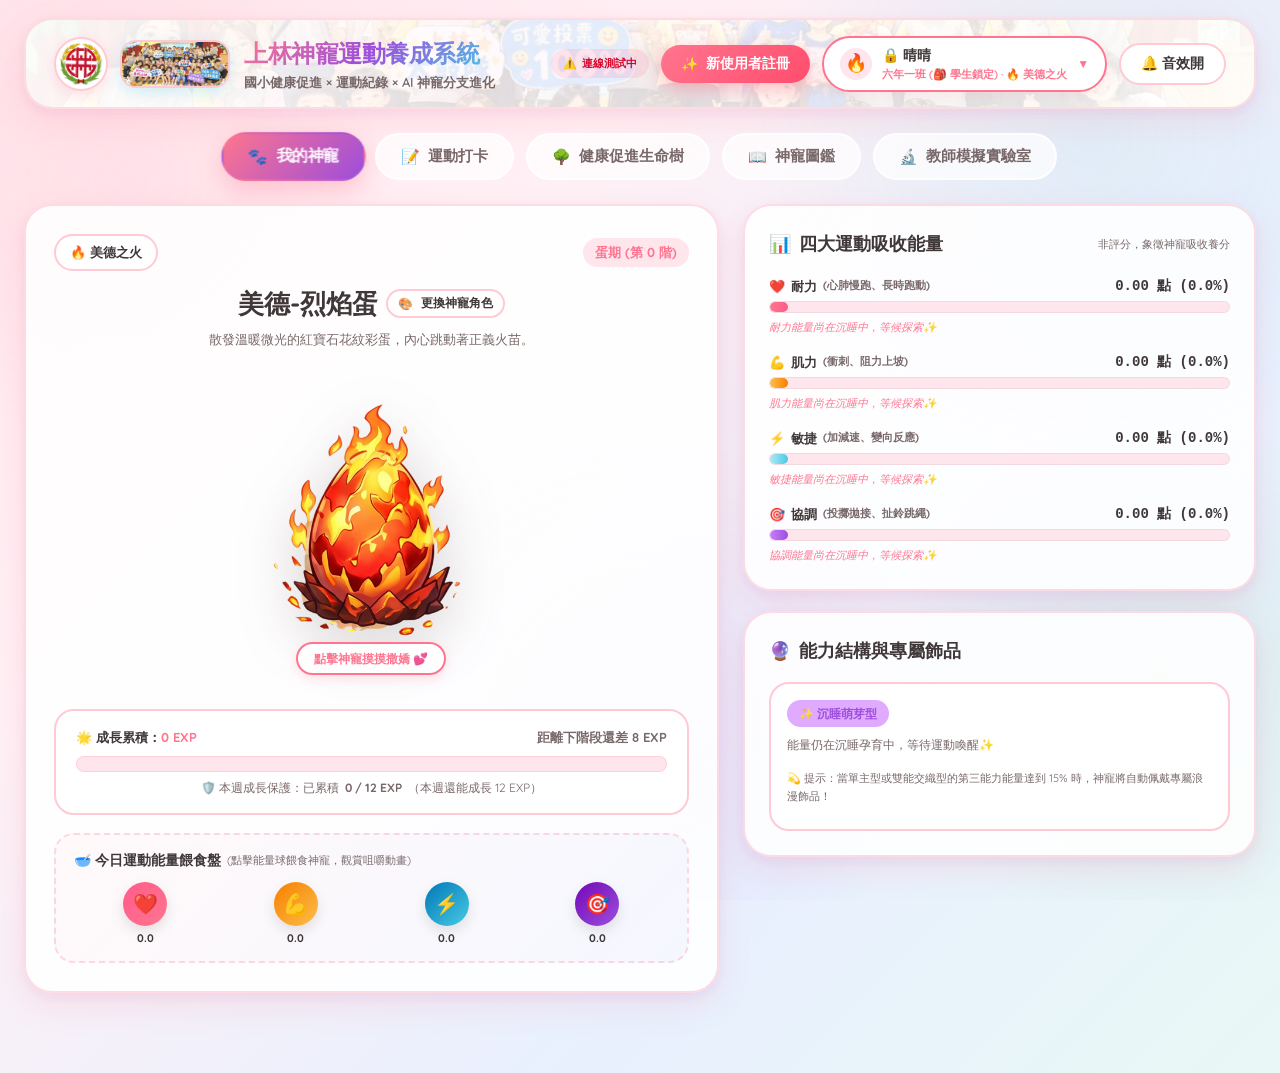
==== index.html @ ce0eb9f9 "Add files via upload" ====
<!DOCTYPE html>
<html lang="zh-TW">
<head>
  <meta charset="UTF-8">
  <meta name="viewport" content="width=device-width, initial-scale=1.0">
  <meta http-equiv="refresh" content="0; url=index4.html">
  <title>上林國小神寵運動養成系統</title>
  <style>
    body {
      margin: 0;
      padding: 0;
      display: flex;
      justify-content: center;
      align-items: center;
      min-height: 100vh;
      background: linear-gradient(135deg, #FFE5EC 0%, #FFF0F5 50%, #E8F0FE 100%);
      font-family: 'Nunito', 'PingFang TC', 'Microsoft JhengHei', sans-serif;
      color: #4A3E3D;
      text-align: center;
    }
    .loading-card {
      background: rgba(255, 255, 255, 0.85);
      backdrop-filter: blur(10px);
      border-radius: 24px;
      padding: 40px;
      box-shadow: 0 12px 36px rgba(255, 117, 143, 0.15);
      border: 2px solid #FFCAD4;
      max-width: 360px;
    }
    .pet-bounce {
      font-size: 48px;
      animation: bounce 1s infinite alternate ease-in-out;
      margin-bottom: 16px;
    }
    @keyframes bounce {
      from { transform: translateY(0); }
      to { transform: translateY(-12px); }
    }
    h2 {
      margin: 0 0 10px 0;
      color: #FF5C8A;
      font-size: 20px;
    }
    p {
      color: #8C7A79;
      font-size: 14px;
      line-height: 1.6;
      margin-bottom: 20px;
    }
    a.btn {
      display: inline-block;
      background: linear-gradient(135deg, #FF758F 0%, #FF9E00 100%);
      color: #FFF;
      text-decoration: none;
      padding: 10px 24px;
      border-radius: 30px;
      font-weight: 700;
      box-shadow: 0 4px 15px rgba(255, 117, 143, 0.4);
    }
  </style>
  <script>
    window.location.replace("index4.html");
  </script>
</head>
<body>
  <div class="loading-card">
    <div class="pet-bounce">🐾✨</div>
    <h2>上林神寵運動養成系統</h2>
    <p>正在為您載入最新神寵世界...<br>若未自動跳轉，請點擊下方按鈕：</p>
    <a href="index4.html" class="btn">立即進入系統 ➔</a>
  </div>
</body>
</html>
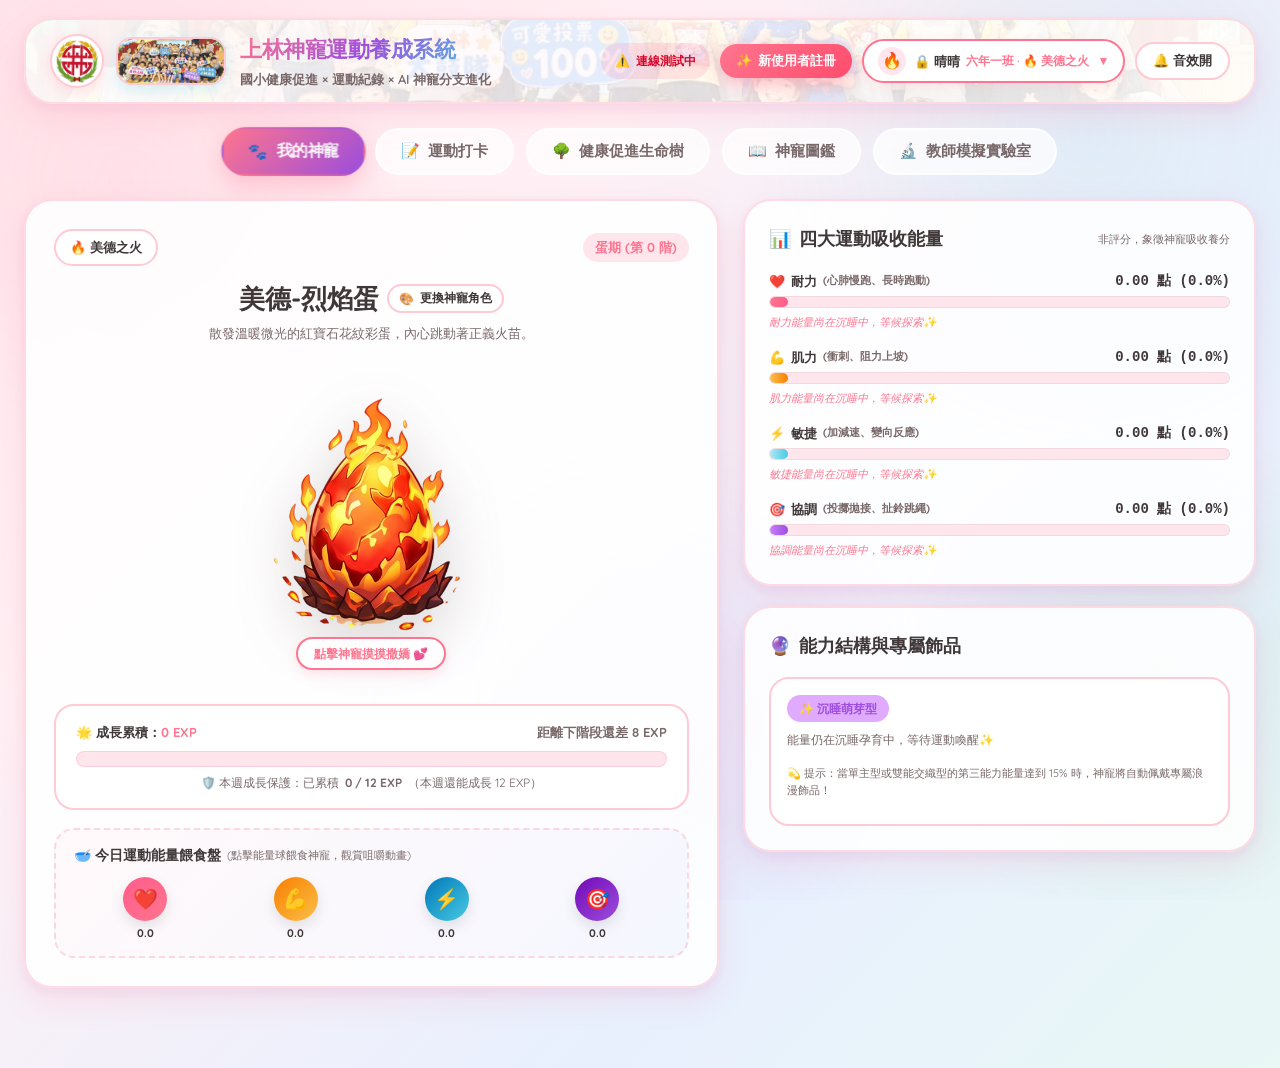
==== commit 988a585b: "Add files via upload" ====
--- a/index.html
+++ b/index.html
@@ -1,73 +1,8257 @@
-<!DOCTYPE html>
+﻿<!DOCTYPE html>
 <html lang="zh-TW">
 <head>
   <meta charset="UTF-8">
   <meta name="viewport" content="width=device-width, initial-scale=1.0">
-  <meta http-equiv="refresh" content="0; url=index4.html">
-  <title>上林國小神寵運動養成系統</title>
+  <title>上林神寵運動養成系統 - 國小健康促進 × 運動紀錄 × AI 神寵養成</title>
+  <!-- Google Fonts: 圓潤呆萌字體 -->
+  <link rel="preconnect" href="https://fonts.googleapis.com">
+  <link rel="preconnect" href="https://fonts.gstatic.com" crossorigin>
+  <link href="https://fonts.googleapis.com/css2?family=Nunito:wght@400;600;700;800;900&family=Quicksand:wght@500;600;700&display=swap" rel="stylesheet">
   <style>
-    body {
-      margin: 0;
-      padding: 0;
-      display: flex;
-      justify-content: center;
-      align-items: center;
-      min-height: 100vh;
-      background: linear-gradient(135deg, #FFE5EC 0%, #FFF0F5 50%, #E8F0FE 100%);
-      font-family: 'Nunito', 'PingFang TC', 'Microsoft JhengHei', sans-serif;
-      color: #4A3E3D;
-      text-align: center;
-    }
-    .loading-card {
-      background: rgba(255, 255, 255, 0.85);
-      backdrop-filter: blur(10px);
-      border-radius: 24px;
-      padding: 40px;
-      box-shadow: 0 12px 36px rgba(255, 117, 143, 0.15);
-      border: 2px solid #FFCAD4;
-      max-width: 360px;
-    }
-    .pet-bounce {
-      font-size: 48px;
-      animation: bounce 1s infinite alternate ease-in-out;
-      margin-bottom: 16px;
-    }
-    @keyframes bounce {
-      from { transform: translateY(0); }
-      to { transform: translateY(-12px); }
-    }
-    h2 {
-      margin: 0 0 10px 0;
-      color: #FF5C8A;
-      font-size: 20px;
-    }
-    p {
-      color: #8C7A79;
-      font-size: 14px;
-      line-height: 1.6;
-      margin-bottom: 20px;
-    }
-    a.btn {
-      display: inline-block;
-      background: linear-gradient(135deg, #FF758F 0%, #FF9E00 100%);
-      color: #FFF;
-      text-decoration: none;
-      padding: 10px 24px;
-      border-radius: 30px;
-      font-weight: 700;
-      box-shadow: 0 4px 15px rgba(255, 117, 143, 0.4);
-    }
-  </style>
-  <script>
-    window.location.replace("index4.html");
-  </script>
+/* ==========================================================================
+   上林神寵運動養成系統 - 浪漫粉彩與極致可愛呆萌樣式表 (style.css)
+   色彩體系：
+   - 櫻花粉: #FF758F
+   - 薰衣草紫: #9D4EDD
+   - 晨曦琉璃藍: #48CAE4
+   - 薄荷綠: #52B788
+   - 柔光蜜桃粉: #FFCAD4 / #FFE5EC
+   ========================================================================== */
+
+:root {
+  --sakura-pink: #FF758F;
+  --sakura-pink-hover: #FF4D6D;
+  --lavender-violet: #9D4EDD;
+  --lavender-light: #E0AAFF;
+  --dawn-blue: #48CAE4;
+  --dawn-blue-light: #ADE8F4;
+  --mint-green: #52B788;
+  --mint-green-light: #74C69D;
+  --peach-pink: #FFCAD4;
+  --peach-light: #FFE5EC;
+  --warm-cream: #FFFDF9;
+  --card-bg: rgba(255, 255, 255, 0.88);
+  --card-border: rgba(255, 117, 143, 0.25);
+  --text-dark: #3F3738;
+  --text-subtle: #796869;
+  --text-light: #A89596;
+  --shadow-marshmallow: 0 12px 32px rgba(255, 117, 143, 0.15), 0 4px 12px rgba(157, 78, 221, 0.08);
+  --shadow-hover: 0 16px 40px rgba(255, 117, 143, 0.25), 0 6px 16px rgba(72, 202, 228, 0.15);
+  --radius-marshmallow: 28px;
+  --radius-pill: 999px;
+  --transition-bouncy: all 0.35s cubic-bezier(0.34, 1.56, 0.64, 1);
+}
+
+/* 全域重設與字型 */
+* {
+  box-sizing: border-box;
+  margin: 0;
+  padding: 0;
+  -webkit-tap-highlight-color: transparent;
+}
+
+body {
+  font-family: 'Quicksand', 'Nunito', 'PingFang TC', 'Microsoft JhengHei', -apple-system, sans-serif;
+  background: linear-gradient(135deg, #FFE5EC 0%, #FFF0F5 30%, #E8F0FE 70%, #E8F8F5 100%);
+  color: var(--text-dark);
+  min-height: 100vh;
+  line-height: 1.6;
+  overflow-x: hidden;
+  position: relative;
+}
+
+/* 背景浪漫漂浮泡泡微塵 */
+body::before {
+  content: '';
+  position: fixed;
+  top: 0;
+  left: 0;
+  width: 100vw;
+  height: 100vh;
+  background-image: 
+    radial-gradient(circle at 10% 20%, rgba(255, 117, 143, 0.08) 0%, transparent 20%),
+    radial-gradient(circle at 85% 15%, rgba(72, 202, 228, 0.1) 0%, transparent 25%),
+    radial-gradient(circle at 50% 80%, rgba(157, 78, 221, 0.08) 0%, transparent 30%),
+    radial-gradient(circle at 90% 75%, rgba(82, 183, 136, 0.1) 0%, transparent 20%);
+  pointer-events: none;
+  z-index: -1;
+}
+
+/* 應用程式容器 */
+.app-container {
+  max-width: 1280px;
+  margin: 0 auto;
+  padding: 18px 24px 80px;
+}
+
+/* ==========================================================================
+   頂部導航列 (Romantic Pastel Header)
+   ========================================================================== */
+.site-header {
+  position: relative;
+  overflow: hidden;
+  display: flex;
+  align-items: center;
+  justify-content: space-between;
+  flex-wrap: wrap;
+  gap: 12px 18px;
+  background: var(--card-bg);
+  backdrop-filter: blur(18px);
+  border: 2px solid var(--card-border);
+  border-radius: var(--radius-marshmallow);
+  padding: 12px 24px;
+  box-shadow: var(--shadow-marshmallow);
+  margin-bottom: 24px;
+}
+
+/* 滿版背景團體照：調淡透明度與柔美覆蓋，不影響其他按鍵清晰度 */
+.header-bg-photo {
+  position: absolute;
+  top: 0;
+  left: 0;
+  width: 100%;
+  height: 100%;
+  background-size: cover;
+  background-position: center 26%;
+  opacity: 0.40; /* 滿版團體照透明度調至 40% */
+  pointer-events: none;
+  z-index: 0;
+  filter: saturate(1.15) contrast(1.05);
+  transition: opacity 0.4s ease;
+}
+
+.site-header:hover .header-bg-photo {
+  opacity: 0.48; /* 懸停版頭時略微鮮明 */
+}
+
+/* 柔焦漸層遮罩，保證前景文字與所有按鍵 100% 清晰可見 */
+.header-bg-overlay {
+  position: absolute;
+  top: 0;
+  left: 0;
+  width: 100%;
+  height: 100%;
+  background: linear-gradient(90deg, 
+    rgba(255, 255, 255, 0.88) 0%, 
+    rgba(255, 246, 249, 0.65) 42%, 
+    rgba(255, 255, 255, 0.65) 75%, 
+    rgba(255, 255, 255, 0.88) 100%);
+  pointer-events: none;
+  z-index: 1;
+}
+
+.brand-section, .header-actions {
+  position: relative;
+  z-index: 2; /* 確保位於滿版背景之上，互動與點擊 100% 流暢清晰 */
+}
+
+.brand-section {
+  display: flex;
+  align-items: center;
+  gap: 14px;
+}
+
+.header-brand-media {
+  display: flex;
+  align-items: center;
+  gap: 12px;
+}
+
+.brand-school-logo {
+  width: 54px;
+  height: 54px;
+  border-radius: 50%;
+  object-fit: contain;
+  background: #FFF;
+  padding: 2px;
+  border: 2px solid var(--peach-pink);
+  box-shadow: 0 4px 14px rgba(255, 117, 143, 0.22);
+  transition: var(--transition-bouncy);
+}
+
+.brand-school-logo:hover {
+  transform: scale(1.12) rotate(4deg);
+  border-color: var(--sakura-pink);
+  box-shadow: 0 6px 20px rgba(255, 117, 143, 0.35);
+}
+
+.brand-group-photo-pill {
+  width: 110px;
+  height: 48px;
+  border-radius: 16px;
+  overflow: hidden;
+  border: 2px solid var(--peach-pink);
+  box-shadow: 0 4px 14px rgba(72, 202, 228, 0.25);
+  cursor: pointer;
+  position: relative;
+  background: #FFF;
+  transition: var(--transition-bouncy);
+}
+
+.brand-group-photo-pill:hover {
+  transform: scale(1.08);
+  border-color: var(--dawn-blue);
+  box-shadow: 0 6px 20px rgba(72, 202, 228, 0.4);
+}
+
+.brand-group-photo-img {
+  width: 100%;
+  height: 100%;
+  object-fit: cover;
+  object-position: center top;
+  display: block;
+  transition: transform 0.4s ease;
+}
+
+.brand-group-photo-pill:hover .brand-group-photo-img {
+  transform: scale(1.1);
+}
+
+.brand-logo-icon {
+  font-size: 32px;
+  animation: heartPulse 2.4s infinite ease-in-out;
+  display: inline-block;
+}
+
+.brand-text-wrap {
+  white-space: nowrap;
+}
+
+.brand-text-wrap h1 {
+  font-size: 22px;
+  font-weight: 800;
+  background: linear-gradient(135deg, #FF758F 0%, #9D4EDD 50%, #48CAE4 100%);
+  -webkit-background-clip: text;
+  -webkit-text-fill-color: transparent;
+  letter-spacing: -0.5px;
+  white-space: nowrap;
+  margin: 0 0 2px 0;
+}
+
+.brand-subtitle {
+  font-size: 13px;
+  color: var(--text-subtle);
+  font-weight: 600;
+  white-space: nowrap;
+}
+
+.header-actions {
+  display: flex;
+  align-items: center;
+  gap: 10px;
+  flex-wrap: wrap;
+  justify-content: flex-end;
+}
+
+/* 雲端試算表連線膠囊 */
+.cloud-sync-badge {
+  display: inline-flex !important;
+  align-items: center !important;
+  gap: 6px !important;
+  white-space: nowrap !important;
+  flex-shrink: 0 !important;
+  font-size: 12px !important;
+  font-weight: 700 !important;
+  padding: 8px 14px !important;
+  border-radius: var(--radius-pill) !important;
+}
+
+/* 學生/教師身分膠囊 */
+.current-user-pill {
+  display: inline-flex;
+  align-items: center;
+  gap: 8px;
+  background: #FFF;
+  border: 2px solid var(--peach-pink);
+  padding: 6px 14px;
+  border-radius: var(--radius-pill);
+  box-shadow: 0 4px 12px rgba(255, 117, 143, 0.12);
+  cursor: pointer;
+  transition: var(--transition-bouncy);
+  white-space: nowrap;
+  flex-shrink: 0;
+}
+
+.current-user-pill:hover {
+  transform: translateY(-2px) scale(1.02);
+  border-color: var(--sakura-pink);
+}
+
+.user-avatar-tag {
+  width: 28px;
+  height: 28px;
+  border-radius: 50%;
+  display: flex;
+  align-items: center;
+  justify-content: center;
+  font-size: 16px;
+  background: var(--peach-light);
+  flex-shrink: 0;
+}
+
+.user-info-text {
+  display: flex;
+  flex-direction: row;
+  align-items: center;
+  gap: 6px;
+  white-space: nowrap;
+}
+
+.user-name-title {
+  font-size: 13px;
+  font-weight: 700;
+  color: var(--text-dark);
+  white-space: nowrap;
+}
+
+.user-egg-badge {
+  font-size: 12px;
+  color: var(--sakura-pink);
+  font-weight: 600;
+  white-space: nowrap;
+}
+
+/* 可愛按鈕統一樣式 (嚴格單行不折字) */
+.cute-btn {
+  display: inline-flex;
+  align-items: center;
+  justify-content: center;
+  gap: 6px;
+  padding: 8px 16px;
+  border-radius: var(--radius-pill);
+  font-weight: 700;
+  font-size: 13px;
+  cursor: pointer;
+  border: none;
+  transition: var(--transition-bouncy);
+  outline: none;
+  white-space: nowrap;
+  flex-shrink: 0;
+}
+
+.cute-btn:active {
+  transform: scale(0.96);
+}
+
+.cute-btn-primary {
+  background: linear-gradient(135deg, var(--sakura-pink) 0%, #FF4D6D 100%);
+  color: #FFF;
+  box-shadow: 0 6px 18px rgba(255, 77, 109, 0.35);
+}
+
+.cute-btn-primary:hover {
+  transform: translateY(-2px);
+  box-shadow: 0 8px 24px rgba(255, 77, 109, 0.45);
+}
+
+.cute-btn-outline {
+  background: #FFF;
+  color: var(--text-dark);
+  border: 2px solid var(--peach-pink);
+}
+
+.cute-btn-outline:hover {
+  background: var(--peach-light);
+  border-color: var(--sakura-pink);
+  transform: translateY(-2px);
+}
+
+.cute-btn-icon-only {
+  width: 44px;
+  height: 44px;
+  padding: 0;
+  font-size: 18px;
+  border-radius: 50%;
+  background: #FFF;
+  border: 2px solid var(--peach-pink);
+  color: var(--text-dark);
+}
+
+.cute-btn-icon-only:hover {
+  background: var(--peach-light);
+  border-color: var(--sakura-pink);
+  transform: scale(1.08);
+}
+
+/* ==========================================================================
+   標籤頁導航 (Tabs Navigation)
+   ========================================================================== */
+.main-tabs-nav {
+  display: flex;
+  align-items: center;
+  justify-content: center;
+  gap: 12px;
+  margin-bottom: 24px;
+  flex-wrap: wrap;
+}
+
+.tab-nav-btn {
+  display: inline-flex;
+  align-items: center;
+  gap: 8px;
+  padding: 12px 24px;
+  border-radius: var(--radius-pill);
+  background: rgba(255, 255, 255, 0.7);
+  border: 2px solid rgba(255, 255, 255, 0.8);
+  backdrop-filter: blur(8px);
+  color: var(--text-subtle);
+  font-size: 15px;
+  font-weight: 700;
+  cursor: pointer;
+  transition: var(--transition-bouncy);
+}
+
+.tab-nav-btn:hover {
+  background: rgba(255, 255, 255, 0.95);
+  color: var(--sakura-pink);
+  transform: translateY(-2px);
+}
+
+.tab-nav-btn.active {
+  background: linear-gradient(135deg, var(--sakura-pink) 0%, var(--lavender-violet) 100%);
+  color: #FFF;
+  border-color: transparent;
+  box-shadow: 0 8px 24px rgba(255, 117, 143, 0.35);
+  transform: scale(1.04);
+}
+
+/* 標籤內容面板 */
+.tab-content-panel {
+  display: none;
+  animation: fadeInSoft 0.4s ease forwards;
+}
+
+.tab-content-panel.active {
+  display: block;
+}
+
+/* ==========================================================================
+   Tab 1: 我的神寵 (My Divine Pet) 頁面排版
+   ========================================================================== */
+.pet-hub-grid {
+  display: grid;
+  grid-template-columns: 1.15fr 0.85fr;
+  gap: 24px;
+}
+
+@media (max-width: 960px) {
+  .pet-hub-grid {
+    grid-template-columns: 1fr;
+  }
+}
+
+/* 神寵大立體主展台 */
+.pet-stage-card {
+  background: var(--card-bg);
+  border: 2px solid var(--card-border);
+  border-radius: var(--radius-marshmallow);
+  padding: 28px;
+  box-shadow: var(--shadow-marshmallow);
+  position: relative;
+  overflow: hidden;
+  display: flex;
+  flex-direction: column;
+  align-items: center;
+  text-align: center;
+}
+
+.pet-stage-header {
+  width: 100%;
+  display: flex;
+  justify-content: space-between;
+  align-items: center;
+  margin-bottom: 12px;
+}
+
+.pet-element-tag {
+  display: inline-flex;
+  align-items: center;
+  gap: 6px;
+  padding: 6px 14px;
+  border-radius: var(--radius-pill);
+  font-size: 13px;
+  font-weight: 700;
+  background: #FFF;
+  border: 2px solid var(--peach-pink);
+}
+
+.pet-stage-name-box h2 {
+  font-size: 26px;
+  font-weight: 800;
+  color: var(--text-dark);
+  display: flex;
+  align-items: center;
+  justify-content: center;
+  gap: 8px;
+}
+
+.pet-stage-badge {
+  font-size: 13px;
+  padding: 4px 12px;
+  border-radius: var(--radius-pill);
+  background: var(--peach-light);
+  color: var(--sakura-pink);
+  font-weight: 700;
+}
+
+/* 神寵立繪容器與互動點擊區 */
+.pet-canvas-container {
+  width: 320px;
+  height: 320px;
+  position: relative;
+  cursor: pointer;
+  user-select: none;
+  margin: 16px 0;
+  border-radius: 50%;
+  transition: var(--transition-bouncy);
+}
+
+.pet-canvas-container:hover {
+  transform: scale(1.03);
+}
+
+.pet-canvas-container:active {
+  transform: scale(0.97);
+}
+
+/* 摸摸撒嬌提示漂浮框 */
+.pet-touch-hint {
+  position: absolute;
+  bottom: 10px;
+  left: 50%;
+  transform: translateX(-50%);
+  background: rgba(255, 255, 255, 0.92);
+  border: 2px solid var(--sakura-pink);
+  padding: 5px 16px;
+  border-radius: var(--radius-pill);
+  font-size: 12px;
+  font-weight: 700;
+  color: var(--sakura-pink);
+  pointer-events: none;
+  box-shadow: 0 4px 12px rgba(255, 117, 143, 0.2);
+  animation: floatBounce 2s infinite ease-in-out;
+}
+
+/* 摸摸愛心粒子與飄字特效 */
+.love-text-bubble {
+  position: absolute;
+  transform: translate(-50%, -50%);
+  background: #FFF;
+  border: 2px solid var(--sakura-pink);
+  color: var(--sakura-pink);
+  padding: 6px 16px;
+  border-radius: var(--radius-pill);
+  font-size: 16px;
+  font-weight: 800;
+  pointer-events: none;
+  z-index: 100;
+  box-shadow: 0 8px 20px rgba(255, 117, 143, 0.3);
+  animation: popBubbleUp 1.5s cubic-bezier(0.18, 0.89, 0.32, 1.28) forwards;
+}
+
+.floating-heart-particle {
+  position: absolute;
+  font-size: 22px;
+  pointer-events: none;
+  z-index: 99;
+  animation: floatHeart 1.5s ease-out forwards;
+}
+
+/* 成長 EXP 進度條卡片 */
+.pet-exp-tracker-box {
+  width: 100%;
+  background: #FFF;
+  border: 2px solid var(--peach-pink);
+  border-radius: 20px;
+  padding: 16px 20px;
+  margin-top: 8px;
+}
+
+.exp-tracker-header {
+  display: flex;
+  justify-content: space-between;
+  align-items: center;
+  font-size: 13px;
+  font-weight: 700;
+  margin-bottom: 8px;
+}
+
+.exp-bar-track {
+  width: 100%;
+  height: 16px;
+  background: var(--peach-light);
+  border-radius: var(--radius-pill);
+  overflow: hidden;
+  position: relative;
+  border: 1px solid rgba(255, 117, 143, 0.2);
+}
+
+.exp-bar-fill {
+  height: 100%;
+  background: linear-gradient(90deg, #FF758F 0%, #9D4EDD 100%);
+  border-radius: var(--radius-pill);
+  transition: width 0.6s ease;
+  position: relative;
+}
+
+.exp-bar-fill::after {
+  content: '';
+  position: absolute;
+  top: 0;
+  left: 0;
+  right: 0;
+  bottom: 0;
+  background: linear-gradient(90deg, transparent, rgba(255, 255, 255, 0.4), transparent);
+  animation: shimmerLight 2.4s infinite linear;
+}
+
+.exp-protection-reminder {
+  font-size: 12px;
+  color: var(--text-subtle);
+  margin-top: 6px;
+  display: flex;
+  align-items: center;
+  justify-content: center;
+  gap: 6px;
+}
+
+/* 運動能量餵食盤 (Interactive Feeding Tray) */
+.feeding-tray-box {
+  width: 100%;
+  margin-top: 18px;
+  background: linear-gradient(135deg, #FFF9FA 0%, #F5F7FF 100%);
+  border: 2px dashed var(--card-border);
+  border-radius: 20px;
+  padding: 14px 18px;
+}
+
+.feeding-tray-title {
+  font-size: 14px;
+  font-weight: 700;
+  color: var(--text-dark);
+  margin-bottom: 10px;
+  display: flex;
+  align-items: center;
+  gap: 6px;
+}
+
+.energy-balls-row {
+  display: flex;
+  justify-content: space-around;
+  gap: 8px;
+}
+
+.energy-ball-item {
+  display: flex;
+  flex-direction: column;
+  align-items: center;
+  gap: 4px;
+  cursor: pointer;
+  transition: var(--transition-bouncy);
+}
+
+.energy-ball-item:hover {
+  transform: translateY(-4px) scale(1.08);
+}
+
+.ball-circle {
+  width: 44px;
+  height: 44px;
+  border-radius: 50%;
+  display: flex;
+  align-items: center;
+  justify-content: center;
+  font-size: 20px;
+  color: #FFF;
+  box-shadow: 0 6px 14px rgba(0, 0, 0, 0.1);
+  position: relative;
+}
+
+.ball-circle.endurance { background: linear-gradient(135deg, #FF5C8A, #FF758F); }
+.ball-circle.strength { background: linear-gradient(135deg, #F77F00, #FCBF49); }
+.ball-circle.agility { background: linear-gradient(135deg, #0077B6, #48CAE4); }
+.ball-circle.coordination { background: linear-gradient(135deg, #7209B7, #9D4EDD); }
+
+.ball-val-text {
+  font-size: 11px;
+  font-weight: 700;
+  color: var(--text-dark);
+}
+
+/* 右側能力分佈與結構卡片 */
+.pet-stats-card {
+  display: flex;
+  flex-direction: column;
+  gap: 20px;
+}
+
+.marshmallow-card {
+  background: var(--card-bg);
+  border: 2px solid var(--card-border);
+  border-radius: var(--radius-marshmallow);
+  padding: 24px;
+  box-shadow: var(--shadow-marshmallow);
+}
+
+.card-title-row {
+  display: flex;
+  align-items: center;
+  justify-content: space-between;
+  margin-bottom: 16px;
+}
+
+.card-title-row h3 {
+  font-size: 18px;
+  font-weight: 800;
+  color: var(--text-dark);
+  display: flex;
+  align-items: center;
+  gap: 8px;
+}
+
+/* 四大能力能量分離進度條 */
+.ability-bars-list {
+  display: flex;
+  flex-direction: column;
+  gap: 14px;
+}
+
+.ability-bar-unit {
+  display: flex;
+  flex-direction: column;
+  gap: 4px;
+}
+
+.ability-info-line {
+  display: flex;
+  justify-content: space-between;
+  align-items: center;
+  font-size: 13px;
+  font-weight: 700;
+}
+
+.ability-name-col {
+  display: flex;
+  align-items: center;
+  gap: 6px;
+}
+
+.ability-value-col {
+  font-family: monospace;
+  font-size: 14px;
+}
+
+.ability-progress-track {
+  width: 100%;
+  height: 12px;
+  background: var(--peach-light);
+  border-radius: var(--radius-pill);
+  overflow: hidden;
+  border: 1px solid rgba(0, 0, 0, 0.05);
+}
+
+.ability-progress-fill {
+  height: 100%;
+  border-radius: var(--radius-pill);
+  transition: width 0.6s cubic-bezier(0.34, 1.56, 0.64, 1);
+}
+
+.fill-endurance { background: linear-gradient(90deg, #FF758F, #FF5C8A); }
+.fill-strength { background: linear-gradient(90deg, #FCBF49, #F77F00); }
+.fill-agility { background: linear-gradient(90deg, #ADE8F4, #48CAE4); }
+.fill-coordination { background: linear-gradient(90deg, #C77DFF, #9D4EDD); }
+
+.ability-warm-msg {
+  font-size: 11px;
+  color: var(--sakura-pink);
+  font-style: italic;
+  margin-top: 2px;
+}
+
+/* 能力結構與浪漫飾品徽章卡 */
+.structure-badge-box {
+  background: #FFF;
+  border: 2px solid var(--peach-pink);
+  border-radius: 20px;
+  padding: 16px;
+  display: flex;
+  flex-direction: column;
+  gap: 8px;
+}
+
+.structure-type-tag {
+  display: inline-flex;
+  align-items: center;
+  gap: 6px;
+  padding: 4px 12px;
+  border-radius: var(--radius-pill);
+  font-size: 12px;
+  font-weight: 800;
+  background: var(--lavender-light);
+  color: var(--lavender-violet);
+  width: fit-content;
+}
+
+.accessory-display-tag {
+  display: flex;
+  align-items: center;
+  gap: 10px;
+  background: linear-gradient(135deg, #FFE5EC, #FFF);
+  border: 1.5px solid var(--sakura-pink);
+  padding: 10px 14px;
+  border-radius: 16px;
+  margin-top: 6px;
+}
+
+.accessory-icon {
+  font-size: 24px;
+}
+
+.accessory-name {
+  font-weight: 700;
+  color: var(--sakura-pink);
+  font-size: 13px;
+}
+
+.accessory-desc {
+  font-size: 11px;
+  color: var(--text-subtle);
+}
+
+/* ==========================================================================
+   Tab 2: 運動打卡 (Daily Exercise Logger)
+   ========================================================================== */
+.workout-logger-layout {
+  display: grid;
+  grid-template-columns: 1.1fr 0.9fr;
+  gap: 24px;
+}
+
+@media (max-width: 960px) {
+  .workout-logger-layout {
+    grid-template-columns: 1fr;
+  }
+}
+
+.form-group-cute {
+  display: flex;
+  flex-direction: column;
+  gap: 8px;
+  margin-bottom: 20px;
+}
+
+.form-label-cute {
+  font-size: 14px;
+  font-weight: 700;
+  color: var(--text-dark);
+  display: flex;
+  align-items: center;
+  gap: 6px;
+}
+
+.cute-select, .cute-input {
+  width: 100%;
+  padding: 14px 18px;
+  border-radius: 18px;
+  border: 2px solid var(--peach-pink);
+  background: #FFF;
+  font-size: 15px;
+  color: var(--text-dark);
+  outline: none;
+  transition: var(--transition-bouncy);
+}
+
+.cute-select:focus, .cute-input:focus {
+  border-color: var(--sakura-pink);
+  box-shadow: 0 0 0 4px rgba(255, 117, 143, 0.2);
+}
+
+/* 喘度主觀選擇三鍵 */
+.exertion-btn-group {
+  display: grid;
+  grid-template-columns: 1fr 1fr 1fr;
+  gap: 10px;
+}
+
+.exertion-choice-btn {
+  display: flex;
+  flex-direction: column;
+  align-items: center;
+  justify-content: center;
+  gap: 6px;
+  padding: 12px 8px;
+  border-radius: 18px;
+  border: 2px solid var(--peach-pink);
+  background: #FFF;
+  cursor: pointer;
+  transition: var(--transition-bouncy);
+  font-size: 13px;
+  font-weight: 700;
+  color: var(--text-dark);
+}
+
+.exertion-choice-btn:hover {
+  border-color: var(--sakura-pink);
+  transform: translateY(-2px);
+}
+
+.exertion-choice-btn.active {
+  background: linear-gradient(135deg, var(--sakura-pink) 0%, #FF4D6D 100%);
+  color: #FFF;
+  border-color: transparent;
+  box-shadow: 0 6px 18px rgba(255, 117, 143, 0.3);
+}
+
+/* 個人挑戰 Bonus 單選 */
+.challenge-bonus-group {
+  display: grid;
+  grid-template-columns: 1fr 1fr;
+  gap: 10px;
+}
+
+.bonus-choice-btn {
+  display: flex;
+  flex-direction: column;
+  align-items: flex-start;
+  gap: 2px;
+  padding: 12px 14px;
+  border-radius: 18px;
+  border: 2px solid var(--peach-pink);
+  background: #FFF;
+  cursor: pointer;
+  transition: var(--transition-bouncy);
+}
+
+.bonus-choice-btn:hover {
+  border-color: var(--lavender-violet);
+  transform: translateY(-2px);
+}
+
+.bonus-choice-btn.active {
+  background: linear-gradient(135deg, var(--lavender-violet) 0%, #7209B7 100%);
+  color: #FFF;
+  border-color: transparent;
+  box-shadow: 0 6px 18px rgba(157, 78, 221, 0.3);
+}
+
+.bonus-choice-btn.active .bonus-desc {
+  color: #FFE5EC;
+}
+
+.bonus-title {
+  font-size: 13px;
+  font-weight: 800;
+}
+
+.bonus-desc {
+  font-size: 11px;
+  color: var(--text-subtle);
+}
+
+/* 即時演算法試算預覽框 */
+.live-calc-preview-box {
+  background: linear-gradient(135deg, #FFF0F5 0%, #F0F4FF 100%);
+  border: 2px solid var(--card-border);
+  border-radius: 20px;
+  padding: 18px;
+  margin-bottom: 20px;
+}
+
+.calc-preview-title {
+  font-size: 14px;
+  font-weight: 800;
+  color: var(--sakura-pink);
+  display: flex;
+  align-items: center;
+  gap: 6px;
+  margin-bottom: 10px;
+}
+
+.calc-detail-grid {
+  display: grid;
+  grid-template-columns: 1fr 1fr;
+  gap: 10px;
+  font-size: 13px;
+}
+
+.calc-cell {
+  background: #FFF;
+  border-radius: 12px;
+  padding: 8px 12px;
+  border: 1px solid var(--peach-pink);
+}
+
+.calc-cell-label {
+  font-size: 11px;
+  color: var(--text-subtle);
+}
+
+.calc-cell-val {
+  font-size: 15px;
+  font-weight: 800;
+  color: var(--text-dark);
+}
+
+/* 今日運動打卡歷史列表 */
+.today-logs-table-wrap {
+  width: 100%;
+  overflow-x: auto;
+  margin-top: 10px;
+}
+
+.cute-table {
+  width: 100%;
+  border-collapse: separate;
+  border-spacing: 0 8px;
+  font-size: 13px;
+}
+
+.cute-table th {
+  color: var(--text-subtle);
+  font-weight: 700;
+  padding: 8px 12px;
+  text-align: left;
+}
+
+.cute-table td {
+  background: #FFF;
+  padding: 12px;
+  border-top: 1px solid var(--peach-pink);
+  border-bottom: 1px solid var(--peach-pink);
+}
+
+.cute-table tr td:first-child {
+  border-left: 1px solid var(--peach-pink);
+  border-top-left-radius: 14px;
+  border-bottom-left-radius: 14px;
+}
+
+.cute-table tr td:last-child {
+  border-right: 1px solid var(--peach-pink);
+  border-top-right-radius: 14px;
+  border-bottom-right-radius: 14px;
+}
+
+/* ==========================================================================
+   Tab 3: 健康促進指標看板 & 生命樹
+   ========================================================================== */
+.health-dashboard-wrap {
+  display: flex;
+  flex-direction: column;
+  gap: 24px;
+}
+
+.health-toggle-row {
+  display: flex;
+  justify-content: center;
+  gap: 12px;
+  margin-bottom: 8px;
+}
+
+.metrics-summary-grid {
+  display: grid;
+  grid-template-columns: repeat(auto-fit, minmax(220px, 1fr));
+  gap: 18px;
+}
+
+.metric-kpi-card {
+  background: var(--card-bg);
+  border: 2px solid var(--card-border);
+  border-radius: var(--radius-marshmallow);
+  padding: 20px;
+  box-shadow: var(--shadow-marshmallow);
+  display: flex;
+  flex-direction: column;
+  gap: 8px;
+  position: relative;
+  overflow: hidden;
+}
+
+.kpi-icon-badge {
+  width: 44px;
+  height: 44px;
+  border-radius: 50%;
+  display: flex;
+  align-items: center;
+  justify-content: center;
+  font-size: 22px;
+  background: var(--peach-light);
+}
+
+.kpi-title {
+  font-size: 13px;
+  font-weight: 700;
+  color: var(--text-subtle);
+}
+
+.kpi-number-row {
+  display: flex;
+  align-items: baseline;
+  gap: 6px;
+}
+
+.kpi-big-num {
+  font-size: 32px;
+  font-weight: 800;
+  color: var(--text-dark);
+}
+
+.kpi-unit {
+  font-size: 14px;
+  color: var(--text-subtle);
+  font-weight: 600;
+}
+
+.kpi-goal-hint {
+  font-size: 12px;
+  color: var(--mint-green);
+  font-weight: 700;
+}
+
+/* 生命樹大舞台 */
+.life-tree-stage-card {
+  background: var(--card-bg);
+  border: 2px solid var(--card-border);
+  border-radius: var(--radius-marshmallow);
+  padding: 28px;
+  box-shadow: var(--shadow-marshmallow);
+  display: flex;
+  flex-direction: column;
+  align-items: center;
+  text-align: center;
+}
+
+.tree-canvas-box {
+  width: 100%;
+  max-width: 600px;
+  height: 380px;
+  margin: 16px 0;
+  border-radius: 24px;
+  overflow: hidden;
+  box-shadow: 0 10px 28px rgba(82, 183, 136, 0.2);
+}
+
+.tree-level-desc-box {
+  max-width: 650px;
+  background: #FFF;
+  border: 2px solid var(--mint-green);
+  border-radius: 20px;
+  padding: 16px 24px;
+  margin-top: 12px;
+}
+
+/* 生命樹 5 階里程碑視覺導覽列 (每階 4,500 分鐘標準) */
+.tree-milestones-row {
+  display: flex;
+  align-items: center;
+  justify-content: center;
+  gap: 8px;
+  flex-wrap: wrap;
+  margin-top: 16px;
+  width: 100%;
+  max-width: 650px;
+}
+
+.tree-milestone-chip {
+  background: rgba(255, 255, 255, 0.95);
+  border: 2px solid #E2E8F0;
+  border-radius: 16px;
+  padding: 8px 10px;
+  display: flex;
+  flex-direction: column;
+  align-items: center;
+  gap: 2px;
+  min-width: 90px;
+  transition: all 0.3s cubic-bezier(0.34, 1.56, 0.64, 1);
+  box-shadow: 0 4px 10px rgba(0, 0, 0, 0.03);
+}
+
+.tree-milestone-chip.active {
+  border-color: var(--mint-green);
+  background: linear-gradient(135deg, #E8F5E9 0%, #FFFFFF 100%);
+  transform: translateY(-3px) scale(1.05);
+  box-shadow: 0 8px 20px rgba(82, 183, 136, 0.28);
+}
+
+.tree-milestone-chip.completed {
+  border-color: #74C69D;
+  background: #F0FFF4;
+}
+
+.tree-milestone-chip .milestone-badge {
+  font-size: 10px;
+  font-weight: 700;
+  color: #6c757d;
+  background: #EEF2F6;
+  padding: 1px 6px;
+  border-radius: 8px;
+}
+
+.tree-milestone-chip.active .milestone-badge {
+  color: #1B4332;
+  background: #D8F3DC;
+}
+
+.tree-milestone-chip.completed .milestone-badge {
+  color: #2D6A4F;
+  background: #D8F3DC;
+}
+
+.tree-milestone-chip .milestone-icon {
+  font-size: 20px;
+  line-height: 1.2;
+}
+
+.tree-milestone-chip .milestone-title {
+  font-size: 11px;
+  font-weight: 700;
+  color: var(--text-dark);
+}
+
+.tree-milestone-chip .milestone-target {
+  font-size: 10px;
+  font-weight: 600;
+  color: #40916C;
+}
+
+.tree-milestone-arrow {
+  color: #B7E4C7;
+  font-weight: bold;
+  font-size: 14px;
+}
+
+/* ==========================================================================
+   Tab 4: 神寵圖鑑 (Pet Illustrated Compendium)
+   ========================================================================== */
+.compendium-container {
+  display: flex;
+  flex-direction: column;
+  gap: 20px;
+}
+
+.compendium-filter-row {
+  display: flex;
+  justify-content: center;
+  gap: 10px;
+  flex-wrap: wrap;
+}
+
+.filter-egg-btn {
+  display: inline-flex;
+  align-items: center;
+  gap: 8px;
+  padding: 10px 18px;
+  border-radius: var(--radius-pill);
+  background: #FFF;
+  border: 2px solid var(--peach-pink);
+  font-size: 14px;
+  font-weight: 700;
+  cursor: pointer;
+  transition: var(--transition-bouncy);
+}
+
+.filter-egg-btn:hover {
+  transform: translateY(-2px);
+  border-color: var(--sakura-pink);
+}
+
+.filter-egg-btn.active {
+  background: var(--sakura-pink);
+  color: #FFF;
+  border-color: transparent;
+  box-shadow: 0 6px 18px rgba(255, 117, 143, 0.35);
+}
+
+.compendium-grid {
+  display: grid;
+  grid-template-columns: repeat(auto-fill, minmax(260px, 1fr));
+  gap: 20px;
+}
+
+.pet-book-card {
+  background: var(--card-bg);
+  border: 2px solid var(--card-border);
+  border-radius: var(--radius-marshmallow);
+  padding: 20px;
+  box-shadow: var(--shadow-marshmallow);
+  display: flex;
+  flex-direction: column;
+  align-items: center;
+  text-align: center;
+  position: relative;
+  transition: var(--transition-bouncy);
+}
+
+.pet-book-card:hover {
+  transform: translateY(-4px);
+  box-shadow: var(--shadow-hover);
+}
+
+.pet-book-thumb {
+  width: 140px;
+  height: 140px;
+  margin: 10px 0;
+}
+
+.pet-book-name {
+  font-size: 18px;
+  font-weight: 800;
+  color: var(--text-dark);
+}
+
+.pet-book-stage {
+  font-size: 12px;
+  padding: 3px 10px;
+  border-radius: var(--radius-pill);
+  background: var(--peach-light);
+  color: var(--sakura-pink);
+  font-weight: 700;
+  margin: 4px 0 8px;
+}
+
+.pet-book-desc {
+  font-size: 12px;
+  color: var(--text-subtle);
+  line-height: 1.5;
+}
+
+/* 解鎖狀態標籤 */
+.compendium-unlocked-tag {
+  display: inline-block;
+  font-size: 11px;
+  font-weight: 800;
+  color: var(--mint-green);
+  background: rgba(82, 183, 136, 0.15);
+  border: 1px solid var(--mint-green);
+  padding: 2px 10px;
+  border-radius: var(--radius-pill);
+  margin: 4px 0 2px;
+}
+
+.compendium-locked-tag {
+  display: inline-block;
+  font-size: 11px;
+  font-weight: 800;
+  color: var(--text-muted);
+  background: rgba(140, 122, 121, 0.12);
+  border: 1px dashed var(--text-muted);
+  padding: 2px 10px;
+  border-radius: var(--radius-pill);
+  margin: 4px 0 2px;
+}
+
+/* 神秘剪影與鎖定卡片樣式 (創造期待感與新鮮感) */
+.pet-book-card.mystery-locked {
+  background: rgba(255, 255, 255, 0.65);
+  border: 2px dashed rgba(140, 122, 121, 0.28);
+  filter: grayscale(0.2);
+}
+
+.pet-book-card.mystery-locked:hover {
+  border-color: var(--sakura-pink);
+  transform: translateY(-4px) scale(1.02);
+  box-shadow: 0 10px 24px rgba(255, 117, 143, 0.18);
+}
+
+.pet-silhouette-wrapper {
+  position: relative;
+  display: flex;
+  align-items: center;
+  justify-content: center;
+}
+
+.pet-silhouette-img {
+  width: 100%;
+  height: 100%;
+  filter: brightness(0) opacity(0.2) blur(1px);
+  transition: var(--transition-smooth);
+}
+
+.pet-book-card.mystery-locked:hover .pet-silhouette-img {
+  filter: brightness(0) opacity(0.28) blur(0.5px);
+}
+
+.mystery-lock-badge {
+  position: absolute;
+  top: 50%;
+  left: 50%;
+  transform: translate(-50%, -50%);
+  width: 44px;
+  height: 44px;
+  background: rgba(74, 62, 61, 0.85);
+  border: 2px solid var(--peach-pink);
+  border-radius: 50%;
+  display: flex;
+  align-items: center;
+  justify-content: center;
+  font-size: 20px;
+  box-shadow: 0 6px 16px rgba(0, 0, 0, 0.2);
+  z-index: 3;
+  animation: lockFloat 2.4s ease-in-out infinite alternate;
+}
+
+@keyframes lockFloat {
+  0% { transform: translate(-50%, -50%) scale(0.96); }
+  100% { transform: translate(-50%, -55%) scale(1.05); }
+}
+
+.locked-name {
+  color: var(--text-muted) !important;
+  font-style: italic;
+  letter-spacing: 1px;
+}
+
+.locked-stage {
+  background: rgba(140, 122, 121, 0.12) !important;
+  color: var(--text-muted) !important;
+  border: 1px solid rgba(140, 122, 121, 0.2);
+}
+
+.locked-desc {
+  color: #B5A8A7 !important;
+  font-size: 11px !important;
+}
+
+/* ==========================================================================
+   Tab 5: 教師模擬實驗室 (Teacher Simulation Lab)
+   ========================================================================== */
+.lab-container-grid {
+  display: grid;
+  grid-template-columns: 1fr 1fr;
+  gap: 24px;
+}
+
+@media (max-width: 960px) {
+  .lab-container-grid {
+    grid-template-columns: 1fr;
+  }
+}
+
+.lab-control-panel {
+  display: flex;
+  flex-direction: column;
+  gap: 16px;
+}
+
+.lab-btn-row {
+  display: flex;
+  gap: 12px;
+  flex-wrap: wrap;
+}
+
+.lab-log-box {
+  background: #2B2D42;
+  color: #EDF2F4;
+  border-radius: 18px;
+  padding: 16px;
+  font-family: monospace;
+  font-size: 12px;
+  max-height: 380px;
+  overflow-y: auto;
+  line-height: 1.6;
+}
+
+/* ==========================================================================
+   奇蹟蛻變盛典全螢幕彈窗 (Miracle Metamorphosis Celebration)
+   ========================================================================== */
+.miracle-celebration-overlay {
+  position: fixed;
+  top: 0;
+  left: 0;
+  width: 100vw;
+  height: 100vh;
+  background: rgba(30, 10, 40, 0.88);
+  backdrop-filter: blur(12px);
+  z-index: 9999;
+  display: flex;
+  flex-direction: column;
+  align-items: center;
+  justify-content: center;
+  padding: 20px;
+  opacity: 0;
+  pointer-events: none;
+  transition: opacity 0.5s ease;
+}
+
+.miracle-celebration-overlay.active {
+  opacity: 1;
+  pointer-events: auto;
+}
+
+.celebration-modal-card {
+  background: linear-gradient(135deg, #FFFDF9 0%, #FFE5EC 100%);
+  border: 4px solid #FFD166;
+  border-radius: 36px;
+  padding: 36px;
+  max-width: 520px;
+  width: 90%;
+  display: flex;
+  flex-direction: column;
+  align-items: center;
+  text-align: center;
+  position: relative;
+  box-shadow: 0 20px 60px rgba(255, 117, 143, 0.5), 0 0 40px rgba(255, 209, 102, 0.4);
+  animation: zoomInBouncy 0.6s cubic-bezier(0.34, 1.56, 0.64, 1) forwards;
+}
+
+.miracle-title-ribbon {
+  background: linear-gradient(135deg, #FF758F 0%, #9D4EDD 100%);
+  color: #FFF;
+  padding: 8px 28px;
+  border-radius: var(--radius-pill);
+  font-size: 20px;
+  font-weight: 800;
+  letter-spacing: 1px;
+  box-shadow: 0 8px 24px rgba(255, 117, 143, 0.4);
+  margin-bottom: 12px;
+}
+
+.celebration-pet-thumb {
+  width: 220px;
+  height: 220px;
+  margin: 12px 0;
+  animation: floatBounce 2.5s infinite ease-in-out;
+}
+
+.celebration-pet-name {
+  font-size: 28px;
+  font-weight: 800;
+  color: var(--text-dark);
+}
+
+.celebration-stage-desc {
+  font-size: 14px;
+  color: var(--text-subtle);
+  margin: 8px 0 20px;
+}
+
+/* ==========================================================================
+   註冊與切換使用者彈窗 (User Switcher Modal)
+   ========================================================================== */
+.modal-overlay-cute {
+  position: fixed;
+  top: 0;
+  left: 0;
+  width: 100vw;
+  height: 100vh;
+  background: rgba(40, 20, 30, 0.65);
+  backdrop-filter: blur(8px);
+  z-index: 8000;
+  display: flex;
+  align-items: center;
+  justify-content: center;
+  padding: 20px;
+  opacity: 0;
+  pointer-events: none;
+  transition: opacity 0.35s ease;
+}
+
+.modal-overlay-cute.active {
+  opacity: 1;
+  pointer-events: auto;
+}
+
+.modal-body-card {
+  background: #FFF;
+  border: 3px solid var(--peach-pink);
+  border-radius: var(--radius-marshmallow);
+  padding: 30px;
+  max-width: 540px;
+  width: 100%;
+  box-shadow: var(--shadow-marshmallow);
+  position: relative;
+  max-height: 90vh;
+  overflow-y: auto;
+}
+
+.modal-header-row {
+  display: flex;
+  justify-content: space-between;
+  align-items: center;
+  margin-bottom: 20px;
+}
+
+.modal-header-row h3 {
+  font-size: 20px;
+  font-weight: 800;
+  color: var(--text-dark);
+}
+
+.user-cards-picker-list {
+  display: flex;
+  flex-direction: column;
+  gap: 10px;
+  margin-bottom: 20px;
+}
+
+.user-pick-item {
+  display: flex;
+  align-items: center;
+  justify-content: space-between;
+  padding: 12px 18px;
+  border-radius: 18px;
+  border: 2px solid var(--peach-pink);
+  background: var(--peach-light);
+  cursor: pointer;
+  transition: var(--transition-bouncy);
+}
+
+.user-pick-item:hover {
+  border-color: var(--sakura-pink);
+  background: #FFF;
+  transform: translateX(4px);
+}
+
+.user-pick-item.active {
+  border-color: var(--sakura-pink);
+  background: #FFF;
+  box-shadow: 0 4px 14px rgba(255, 117, 143, 0.25);
+}
+
+/* ==========================================================================
+   全校帳號綜整管理中心 (Admin Comprehensive Management) & 學生防護鎖定
+   ========================================================================== */
+/* 身分膠囊樣式強化 */
+.current-user-pill.is-admin {
+  background: linear-gradient(135deg, #FFF8F0 0%, #FFE5EC 100%);
+  border: 2px solid #FFD166;
+  box-shadow: 0 4px 14px rgba(255, 209, 102, 0.4);
+}
+
+.current-user-pill.is-locked-student {
+  border-color: #FF758F;
+}
+
+.current-user-pill.is-locked-student:hover {
+  box-shadow: 0 4px 14px rgba(255, 117, 143, 0.35);
+}
+
+/* 管理員頂部身分列與快速切換 */
+.admin-current-identity-bar {
+  display: flex;
+  align-items: center;
+  justify-content: space-between;
+  flex-wrap: wrap;
+  gap: 12px;
+  background: linear-gradient(135deg, #FFF8F0 0%, #FFE5EC 100%);
+  border: 2px solid #FFCAD4;
+  border-radius: 20px;
+  padding: 12px 18px;
+  margin-bottom: 16px;
+}
+
+.admin-identity-badge {
+  font-weight: 800;
+  font-size: 14px;
+  color: var(--text-dark);
+  display: flex;
+  align-items: center;
+  gap: 6px;
+}
+
+.admin-fast-switch-btns {
+  display: flex;
+  align-items: center;
+  gap: 8px;
+  flex-wrap: wrap;
+}
+
+.admin-role-btn {
+  background: #FFF;
+  border: 1.5px solid var(--peach-pink);
+  border-radius: var(--radius-pill);
+  padding: 4px 12px;
+  font-size: 12px;
+  font-weight: 700;
+  color: var(--text-dark);
+  cursor: pointer;
+  transition: var(--transition-bouncy);
+}
+
+.admin-role-btn:hover {
+  background: var(--sakura-pink);
+  color: #FFF;
+  border-color: var(--sakura-pink);
+  transform: translateY(-2px);
+}
+
+.admin-role-btn.active {
+  background: var(--sakura-pink);
+  color: #FFF;
+  border-color: var(--sakura-pink);
+  box-shadow: 0 2px 8px rgba(255, 117, 143, 0.35);
+}
+
+/* 管理概覽統計卡片 */
+.admin-overview-stats {
+  display: grid;
+  grid-template-columns: repeat(auto-fit, minmax(140px, 1fr));
+  gap: 12px;
+  margin-bottom: 16px;
+}
+
+.admin-stat-pill {
+  background: #FFF;
+  border: 2px solid var(--peach-light);
+  border-radius: 18px;
+  padding: 12px 16px;
+  text-align: center;
+  box-shadow: 0 2px 8px rgba(0,0,0,0.03);
+  display: flex;
+  flex-direction: column;
+  gap: 4px;
+}
+
+.admin-stat-pill .stat-num {
+  font-size: 22px;
+  font-weight: 900;
+  color: var(--sakura-pink);
+}
+
+.admin-stat-pill .stat-label {
+  font-size: 12px;
+  font-weight: 700;
+  color: var(--text-subtle);
+}
+
+/* 搜尋與篩選列 */
+.admin-filter-bar {
+  display: flex;
+  align-items: center;
+  justify-content: space-between;
+  gap: 12px;
+  flex-wrap: wrap;
+  margin-bottom: 16px;
+  padding: 10px 14px;
+  background: var(--warm-cream);
+  border-radius: 18px;
+  border: 1px solid var(--card-border);
+}
+
+/* 折疊註冊表單 */
+.admin-register-collapse {
+  background: #FFF;
+  border: 2px dashed var(--sakura-pink);
+  border-radius: 20px;
+  padding: 16px;
+  margin-bottom: 16px;
+  animation: fadeInSoft 0.3s ease;
+}
+
+/* 全校學童與成員卡片網格 */
+.admin-user-cards-grid {
+  display: grid;
+  grid-template-columns: repeat(auto-fill, minmax(270px, 1fr));
+  gap: 14px;
+  max-height: 52vh;
+  overflow-y: auto;
+  padding-right: 6px;
+}
+
+.admin-user-card {
+  background: #FFF;
+  border: 2px solid var(--peach-light);
+  border-radius: 20px;
+  padding: 14px;
+  box-shadow: 0 4px 12px rgba(255, 117, 143, 0.08);
+  display: flex;
+  flex-direction: column;
+  justify-content: space-between;
+  position: relative;
+  transition: var(--transition-bouncy);
+}
+
+.admin-user-card:hover {
+  transform: translateY(-3px);
+  border-color: var(--peach-pink);
+  box-shadow: 0 8px 20px rgba(255, 117, 143, 0.16);
+}
+
+.admin-user-card.is-current {
+  border: 2.5px solid var(--sakura-pink);
+  background: linear-gradient(135deg, #FFFDFD 0%, #FFF5F7 100%);
+}
+
+.admin-user-card-head {
+  display: flex;
+  align-items: center;
+  gap: 10px;
+  margin-bottom: 10px;
+}
+
+.admin-user-egg-thumb {
+  width: 42px;
+  height: 42px;
+  border-radius: 50%;
+  background: var(--peach-light);
+  display: flex;
+  align-items: center;
+  justify-content: center;
+  font-size: 22px;
+  flex-shrink: 0;
+  border: 1.5px solid var(--peach-pink);
+}
+
+.admin-user-title-wrap {
+  flex: 1;
+  min-width: 0;
+}
+
+.admin-user-title-row {
+  display: flex;
+  align-items: center;
+  gap: 6px;
+  margin-bottom: 2px;
+}
+
+.admin-user-name {
+  font-size: 15px;
+  font-weight: 800;
+  color: var(--text-dark);
+  overflow: hidden;
+  text-overflow: ellipsis;
+  white-space: nowrap;
+}
+
+.admin-user-role-tag {
+  font-size: 10px;
+  font-weight: 800;
+  padding: 2px 7px;
+  border-radius: var(--radius-pill);
+  background: var(--lavender-violet);
+  color: #FFF;
+  white-space: nowrap;
+}
+
+.admin-user-role-tag.role-student {
+  background: var(--sakura-pink);
+}
+
+.admin-user-role-tag.role-principal {
+  background: #F77F00;
+}
+
+.admin-user-role-tag.role-director {
+  background: #52B788;
+}
+
+.admin-user-role-tag.role-discipline {
+  background: #9D4EDD;
+}
+
+.admin-user-role-tag.role-teacher {
+  background: #48CAE4;
+}
+
+.admin-user-class-sub {
+  font-size: 11px;
+  color: var(--text-subtle);
+}
+
+.admin-user-pet-brief {
+  background: var(--warm-cream);
+  border-radius: 14px;
+  padding: 8px 10px;
+  margin-bottom: 10px;
+  font-size: 11px;
+  color: var(--text-dark);
+  display: flex;
+  justify-content: space-between;
+  align-items: center;
+}
+
+.admin-user-abilities-mini {
+  display: grid;
+  grid-template-columns: repeat(4, 1fr);
+  gap: 4px;
+  text-align: center;
+  margin-bottom: 12px;
+}
+
+.admin-user-ability-mini-cell {
+  background: var(--peach-light);
+  border-radius: 10px;
+  padding: 4px 2px;
+  font-size: 10px;
+}
+
+.admin-user-ability-mini-cell strong {
+  display: block;
+  font-size: 12px;
+  color: var(--text-dark);
+}
+
+.admin-user-card-actions {
+  display: flex;
+  gap: 6px;
+  margin-top: auto;
+}
+
+.admin-user-action-btn {
+  flex: 1;
+  padding: 6px 8px;
+  border-radius: var(--radius-pill);
+  font-size: 11px;
+  font-weight: 800;
+  border: 1.5px solid transparent;
+  cursor: pointer;
+  display: inline-flex;
+  align-items: center;
+  justify-content: center;
+  gap: 3px;
+  transition: var(--transition-bouncy);
+}
+
+.btn-switch-account {
+  background: var(--dawn-blue);
+  color: #FFF;
+}
+.btn-switch-account:hover {
+  background: #2cb3cc;
+  transform: translateY(-2px);
+}
+
+.btn-adjust-student {
+  background: var(--peach-light);
+  color: var(--sakura-pink);
+  border-color: var(--peach-pink);
+}
+.btn-adjust-student:hover {
+  background: var(--sakura-pink);
+  color: #FFF;
+  transform: translateY(-2px);
+}
+
+.btn-delete-student {
+  background: #FFF1F2;
+  color: #E63946;
+  border-color: #FECDD3;
+  flex: 0 0 auto;
+  padding: 6px 10px;
+}
+.btn-delete-student:hover {
+  background: #E63946;
+  color: #FFF;
+  transform: translateY(-2px);
+}
+
+.btn-delete-disabled {
+  opacity: 0.45;
+  cursor: not-allowed;
+  background: #F1F3F5;
+  color: #8C7A79;
+  border-color: #E9ECEF;
+  flex: 0 0 auto;
+  padding: 6px 10px;
+}
+
+/* ==========================================================================
+   動畫效果集錦 (Kawaii Micro-Animations)
+   ========================================================================== */
+@keyframes heartPulse {
+  0%, 100% { transform: scale(1); }
+  50% { transform: scale(1.18); }
+}
+
+@keyframes floatBounce {
+  0%, 100% { transform: translateY(0); }
+  50% { transform: translateY(-8px); }
+}
+
+@keyframes shimmerLight {
+  0% { transform: translateX(-100%); }
+  100% { transform: translateX(200%); }
+}
+
+@keyframes popBubbleUp {
+  0% { opacity: 0; transform: translate(-50%, 0) scale(0.6); }
+  25% { opacity: 1; transform: translate(-50%, -20px) scale(1.1); }
+  75% { opacity: 1; transform: translate(-50%, -45px) scale(1); }
+  100% { opacity: 0; transform: translate(-50%, -70px) scale(0.9); }
+}
+
+@keyframes floatHeart {
+  0% { opacity: 1; transform: translate(0, 0) scale(0.5); }
+  50% { opacity: 0.9; transform: translate(15px, -35px) scale(1.2); }
+  100% { opacity: 0; transform: translate(-10px, -70px) scale(0.7); }
+}
+
+@keyframes zoomInBouncy {
+  0% { transform: scale(0.6); opacity: 0; }
+  100% { transform: scale(1); opacity: 1; }
+}
+
+@keyframes fadeInSoft {
+  0% { opacity: 0; transform: translateY(8px); }
+  100% { opacity: 1; transform: translateY(0); }
+}
+
+.spin-slow {
+  animation: spinSlow 20s linear infinite;
+  transform-origin: 160px 150px;
+}
+
+@keyframes spinSlow {
+  0% { transform: rotate(0deg); }
+  100% { transform: rotate(360deg); }
+}
+
+.wag-tail {
+  animation: wagTail 1.2s infinite ease-in-out;
+  transform-origin: 215px 200px;
+}
+
+@keyframes wagTail {
+  0%, 100% { transform: rotate(0deg); }
+  50% { transform: rotate(15deg); }
+}
+
+.sway-flame {
+  animation: swayFlame 1.5s infinite ease-in-out;
+  transform-origin: 160px 105px;
+}
+
+@keyframes swayFlame {
+  0%, 100% { transform: rotate(0deg) scale(1); }
+  50% { transform: rotate(-8deg) scale(1.08); }
+}
+
+.sun-glow-anim {
+  animation: sunPulse 3s infinite ease-in-out;
+  transform-origin: 420px 70px;
+}
+
+@keyframes sunPulse {
+  0%, 100% { transform: scale(1); opacity: 0.9; }
+  50% { transform: scale(1.15); opacity: 0.7; }
+}
+
+.swinging-kid {
+  animation: kidSwing 3s infinite ease-in-out;
+  transform-origin: 125px 165px;
+}
+
+@keyframes kidSwing {
+  0%, 100% { transform: rotate(-12deg); }
+  50% { transform: rotate(12deg); }
+}
+
+/* 真實圖檔呈現與微動畫 */
+.pet-raster-display-img {
+  transition: transform 0.35s cubic-bezier(0.34, 1.56, 0.64, 1);
+  animation: floatBounce 3s infinite ease-in-out;
+}
+
+.pet-canvas-container:hover .pet-raster-display-img {
+  transform: scale(1.05);
+}
+
+.pet-figure-wrapper.expr-happy .pet-raster-display-img {
+  animation: petPurrWiggle 0.6s ease-in-out;
+}
+
+@keyframes petPurrWiggle {
+  0%, 100% { transform: scale(1) rotate(0deg); }
+  25% { transform: scale(1.08) rotate(-6deg); }
+  75% { transform: scale(1.08) rotate(6deg); }
+}
+
+/* ==========================================================================
+   新使用者註冊按鈕 & 神寵角色自由挑選卡片樣式
+   ========================================================================== */
+.header-register-btn {
+  background: linear-gradient(135deg, #FF758F 0%, #FFB4A2 100%);
+  color: #FFF;
+  border: none;
+  padding: 8px 16px;
+  border-radius: var(--radius-pill);
+  font-weight: 800;
+  font-size: 13px;
+  display: inline-flex;
+  align-items: center;
+  gap: 5px;
+  box-shadow: 0 4px 14px rgba(255, 117, 143, 0.35);
+  cursor: pointer;
+  transition: var(--transition-bouncy);
+}
+
+.header-register-btn:hover {
+  transform: translateY(-2px) scale(1.04);
+  box-shadow: 0 6px 18px rgba(255, 117, 143, 0.45);
+}
+
+/* 註冊表單內的 5 大神寵選擇卡片網格 */
+.pet-select-cards-grid {
+  display: grid;
+  grid-template-columns: repeat(auto-fit, minmax(95px, 1fr));
+  gap: 8px;
+}
+
+.pet-select-card {
+  background: var(--peach-light);
+  border: 2.5px solid var(--peach-pink);
+  border-radius: 16px;
+  padding: 10px 4px;
+  text-align: center;
+  cursor: pointer;
+  transition: var(--transition-bouncy);
+  display: flex;
+  flex-direction: column;
+  align-items: center;
+  gap: 3px;
+}
+
+.pet-select-card:hover {
+  background: #FFF;
+  border-color: var(--sakura-pink);
+  transform: translateY(-3px);
+  box-shadow: 0 4px 12px rgba(255, 117, 143, 0.2);
+}
+
+.pet-select-card.active {
+  background: #FFF;
+  border-color: var(--sakura-pink);
+  box-shadow: 0 4px 14px rgba(255, 117, 143, 0.35);
+  transform: scale(1.05);
+}
+
+.pet-select-card-icon {
+  font-size: 26px;
+}
+
+.pet-select-card-title {
+  font-size: 12px;
+  font-weight: 800;
+  color: var(--text-dark);
+}
+
+.pet-select-card-desc {
+  font-size: 10px;
+  color: var(--text-subtle);
+  line-height: 1.2;
+}
+
+/* 角色更換彈窗網格與卡片 */
+.pet-character-picker-grid {
+  display: grid;
+  grid-template-columns: 1fr;
+  gap: 12px;
+  max-height: 60vh;
+  overflow-y: auto;
+  padding-right: 4px;
+}
+
+.pet-char-choice-card {
+  display: flex;
+  align-items: center;
+  justify-content: space-between;
+  background: #FFF;
+  border: 2.5px solid var(--peach-light);
+  border-radius: 20px;
+  padding: 14px 18px;
+  cursor: pointer;
+  transition: var(--transition-bouncy);
+}
+
+.pet-char-choice-card:hover {
+  border-color: var(--sakura-pink);
+  background: var(--peach-light);
+  transform: translateX(4px);
+  box-shadow: 0 6px 16px rgba(255, 117, 143, 0.18);
+}
+
+.pet-char-choice-card.is-current {
+  border-color: var(--sakura-pink);
+  background: linear-gradient(135deg, #FFFDFD 0%, #FFF5F7 100%);
+  box-shadow: 0 6px 18px rgba(255, 117, 143, 0.25);
+}
+
+.pet-char-choice-left {
+  display: flex;
+  align-items: center;
+  gap: 14px;
+}
+
+.pet-char-choice-icon {
+  width: 50px;
+  height: 50px;
+  border-radius: 50%;
+  background: var(--peach-light);
+  border: 2px solid var(--peach-pink);
+  display: flex;
+  align-items: center;
+  justify-content: center;
+  font-size: 28px;
+  flex-shrink: 0;
+}
+
+.pet-char-choice-info h4 {
+  font-size: 16px;
+  font-weight: 800;
+  color: var(--text-dark);
+  margin-bottom: 2px;
+}
+
+.pet-char-choice-info p {
+  font-size: 12px;
+  color: var(--text-subtle);
+  line-height: 1.4;
+}
+
+</style>
 </head>
 <body>
-  <div class="loading-card">
-    <div class="pet-bounce">🐾✨</div>
-    <h2>上林神寵運動養成系統</h2>
-    <p>正在為您載入最新神寵世界...<br>若未自動跳轉，請點擊下方按鈕：</p>
-    <a href="index4.html" class="btn">立即進入系統 ➔</a>
+
+  <div class="app-container">
+    <!-- ====================================================================
+         頂部導航列 (Romantic Pastel Header)
+         ==================================================================== -->
+    <header class="site-header">
+      <!-- 滿版背景團體照 (調淡透明度，不影響其他按鍵清晰度) -->
+      <div class="header-bg-photo" style="background-image: url('assets/images/group_photo.jpg');"></div>
+      <div class="header-bg-overlay"></div>
+
+      <div class="brand-section">
+        <!-- 替換原先的 🐣💖 為上林國小校徽與師生團體照 -->
+        <div class="header-brand-media">
+          <img src="school_logo.png" onerror="if(!this.dataset.tried){this.dataset.tried=1;this.src='assets/images/school_logo.png';}" alt="上林國小校徽" class="brand-school-logo" title="新北市雙溪區上林國小校徽" />
+          <div class="brand-group-photo-pill" id="header-group-photo-btn" title="點擊檢視「美好上林，一起同行!」師生大合照">
+            <img src="group_photo.jpg" onerror="if(!this.dataset.tried){this.dataset.tried=1;this.src='assets/images/group_photo.jpg';}" alt="上林國小師生團體照" class="brand-group-photo-img" />
+          </div>
+        </div>
+        <div class="brand-text-wrap">
+          <h1>上林神寵運動養成系統</h1>
+          <div class="brand-subtitle">國小健康促進 × 運動紀錄 × AI 神寵分支進化</div>
+        </div>
+      </div>
+
+      <div class="header-actions">
+                <!-- 雲端試算表連線狀態膠囊 -->
+        <div class="cloud-sync-badge" id="header-cloud-badge" title="Google 試算表雲端同步狀態 (點擊可檢視或設定)">
+          <span id="cloud-badge-icon">☁️</span>
+          <span id="cloud-badge-text">本機模式</span>
+        </div>
+<!-- 新使用者註冊欄位按鈕 -->
+        <button class="cute-btn cute-btn-primary" id="header-register-btn" title="新同學或新老師？點擊快速註冊新帳號！">
+          <span>✨</span> 新使用者註冊
+        </button>
+
+        <!-- 學生/教師身分切換膠囊 -->
+        <div class="current-user-pill" id="header-user-pill" title="點擊切換或綜整管理帳號">
+          <div class="user-avatar-tag" id="header-user-avatar">🔥</div>
+          <div class="user-info-text">
+            <span class="user-name-title" id="header-user-name">晴晴</span>
+            <span class="user-egg-badge"><span id="header-user-class">六年一班</span> · <span id="header-user-egg-badge">🔥 美德之火</span></span>
+          </div>
+          <span style="font-size: 12px; color: var(--sakura-pink);">▼</span>
+        </div>
+
+        <!-- 音效切換開關 -->
+        <button class="cute-btn cute-btn-outline" id="sound-toggle-btn" title="切換音效">
+          🔔 音效開
+        </button>
+      </div>
+    </header>
+
+    <!-- ====================================================================
+         主標籤頁導航 (Tabs Navigation)
+         ==================================================================== -->
+    <nav class="main-tabs-nav">
+      <button class="tab-nav-btn active" data-tab="tab-pet">
+        <span>🐾</span> 我的神寵
+      </button>
+      <button class="tab-nav-btn" data-tab="tab-workout">
+        <span>📝</span> 運動打卡
+      </button>
+      <button class="tab-nav-btn" data-tab="tab-health">
+        <span>🌳</span> 健康促進生命樹
+      </button>
+      <button class="tab-nav-btn" data-tab="tab-compendium">
+        <span>📖</span> 神寵圖鑑
+      </button>
+      <button class="tab-nav-btn" data-tab="tab-lab">
+        <span>🔬</span> 教師模擬實驗室
+      </button>
+    </nav>
+
+    <!-- ====================================================================
+         Tab 1: 我的神寵 (My Divine Pet)
+         ==================================================================== -->
+    <main id="tab-pet" class="tab-content-panel active">
+      <div class="pet-hub-grid">
+        <!-- 左側：神寵互動展台 -->
+        <div class="pet-stage-card">
+          <div class="pet-stage-header">
+            <span class="pet-element-tag" id="pet-element-tag">🔥 美德之火</span>
+            <span class="pet-stage-badge" id="pet-stage-badge">幼年期 (第 2 階)</span>
+          </div>
+
+          <div class="pet-stage-name-box">
+            <div style="display: flex; align-items: center; justify-content: center; gap: 8px;">
+              <h2 id="pet-display-name">熔岩獸</h2>
+              <button class="cute-btn cute-btn-outline" id="btn-open-pet-picker" style="padding: 4px 10px; font-size: 12px; border-radius: var(--radius-pill);" title="點擊自行選擇神寵角色與系別">
+                <span>🎨</span> 更換神寵角色
+              </button>
+            </div>
+            <p id="pet-display-desc" style="font-size: 13px; color: var(--text-subtle); margin-top: 4px;">
+              腳踩軟綿綿的熔岩棉花掌，跑動時會撲哧撲哧冒出橘紅色愛心小煙圈。
+            </p>
+          </div>
+
+          <!-- 神寵互動立繪區 (點擊摸摸撒嬌) -->
+          <div class="pet-canvas-container" id="pet-interactive-container" title="點擊摸摸我~ 會發出呼嚕聲與愛心喔！">
+            <div id="pet-display-wrapper" style="width: 100%; height: 100%;"></div>
+            <div class="pet-touch-hint">點擊神寵摸摸撒嬌 💕</div>
+          </div>
+
+          <!-- 成長 EXP 進度條與每週 12 EXP 保護 -->
+          <div class="pet-exp-tracker-box">
+            <div class="exp-tracker-header">
+              <span>🌟 成長累積：<strong id="pet-exp-current" style="color: var(--sakura-pink);">28 EXP</strong></span>
+              <span id="pet-exp-next" style="color: var(--text-subtle);">距離下階段還差 32 EXP</span>
+            </div>
+            <div class="exp-bar-track">
+              <div class="exp-bar-fill" id="pet-exp-bar-fill" style="width: 45%;"></div>
+            </div>
+            <div class="exp-protection-reminder" id="pet-exp-weekly-status">
+              🛡️ 本週成長保護：已累積 <strong>6 / 12 EXP</strong>（本週還能成長 6 EXP）
+            </div>
+          </div>
+
+          <!-- 運動能量餵食盤 -->
+          <div class="feeding-tray-box">
+            <div class="feeding-tray-title">
+              <span>🥣 今日運動能量餵食盤</span>
+              <span style="font-size: 11px; color: var(--text-subtle); font-weight: normal;">(點擊能量球餵食神寵，觀賞咀嚼動畫)</span>
+            </div>
+            <div class="energy-balls-row">
+              <div class="energy-ball-item" data-ability="endurance" title="點擊餵食耐力能量">
+                <div class="ball-circle endurance">❤️</div>
+                <span class="ball-val-text" id="feed-ball-endurance">14.5</span>
+              </div>
+              <div class="energy-ball-item" data-ability="strength" title="點擊餵食肌力能量">
+                <div class="ball-circle strength">💪</div>
+                <span class="ball-val-text" id="feed-ball-strength">4.8</span>
+              </div>
+              <div class="energy-ball-item" data-ability="agility" title="點擊餵食敏捷能量">
+                <div class="ball-circle agility">⚡</div>
+                <span class="ball-val-text" id="feed-ball-agility">12.2</span>
+              </div>
+              <div class="energy-ball-item" data-ability="coordination" title="點擊餵食協調能量">
+                <div class="ball-circle coordination">🎯</div>
+                <span class="ball-val-text" id="feed-ball-coordination">6.5</span>
+              </div>
+            </div>
+          </div>
+        </div>
+
+        <!-- 右側：四大能力能量分佈與結構判定 -->
+        <div class="pet-stats-card">
+          <!-- 四大能力能量分離進度條 -->
+          <div class="marshmallow-card">
+            <div class="card-title-row">
+              <h3><span>📊</span> 四大運動吸收能量</h3>
+              <span style="font-size: 11px; color: var(--text-subtle);">非評分，象徵神寵吸收養分</span>
+            </div>
+
+            <div class="ability-bars-list">
+              <!-- 耐力 -->
+              <div class="ability-bar-unit">
+                <div class="ability-info-line">
+                  <div class="ability-name-col">
+                    <span>❤️</span> <strong>耐力</strong>
+                    <span style="font-size: 11px; color: var(--text-subtle);">(心肺慢跑、長時跑動)</span>
+                  </div>
+                  <div class="ability-value-col" id="val-endurance">0.00 點 (0.0%)</div>
+                </div>
+                <div class="ability-progress-track">
+                  <div class="ability-progress-fill fill-endurance" id="bar-endurance" style="width: 0%;"></div>
+                </div>
+                <div class="ability-warm-msg" id="msg-endurance">耐力能量尚在沉睡中，等候探索✨</div>
+              </div>
+
+              <!-- 肌力 -->
+              <div class="ability-bar-unit">
+                <div class="ability-info-line">
+                  <div class="ability-name-col">
+                    <span>💪</span> <strong>肌力</strong>
+                    <span style="font-size: 11px; color: var(--text-subtle);">(衝刺、阻力上坡)</span>
+                  </div>
+                  <div class="ability-value-col" id="val-strength">0.00 點 (0.0%)</div>
+                </div>
+                <div class="ability-progress-track">
+                  <div class="ability-progress-fill fill-strength" id="bar-strength" style="width: 0%;"></div>
+                </div>
+                <div class="ability-warm-msg" id="msg-strength">肌力能量尚在沉睡中，等候探索✨</div>
+              </div>
+
+              <!-- 敏捷 -->
+              <div class="ability-bar-unit">
+                <div class="ability-info-line">
+                  <div class="ability-name-col">
+                    <span>⚡</span> <strong>敏捷</strong>
+                    <span style="font-size: 11px; color: var(--text-subtle);">(加減速、變向反應)</span>
+                  </div>
+                  <div class="ability-value-col" id="val-agility">0.00 點 (0.0%)</div>
+                </div>
+                <div class="ability-progress-track">
+                  <div class="ability-progress-fill fill-agility" id="bar-agility" style="width: 0%;"></div>
+                </div>
+                <div class="ability-warm-msg" id="msg-agility">敏捷能量尚在沉睡中，等候探索✨</div>
+              </div>
+
+              <!-- 協調 -->
+              <div class="ability-bar-unit">
+                <div class="ability-info-line">
+                  <div class="ability-name-col">
+                    <span>🎯</span> <strong>協調</strong>
+                    <span style="font-size: 11px; color: var(--text-subtle);">(投擲拋接、扯鈴跳繩)</span>
+                  </div>
+                  <div class="ability-value-col" id="val-coordination">0.00 點 (0.0%)</div>
+                </div>
+                <div class="ability-progress-track">
+                  <div class="ability-progress-fill fill-coordination" id="bar-coordination" style="width: 0%;"></div>
+                </div>
+                <div class="ability-warm-msg" id="msg-coordination">協調能量尚在沉睡中，等候探索✨</div>
+              </div>
+            </div>
+          </div>
+
+          <!-- 能力結構判定與浪漫飾品 -->
+          <div class="marshmallow-card">
+            <div class="card-title-row">
+              <h3><span>🔮</span> 能力結構與專屬飾品</h3>
+            </div>
+
+            <div class="structure-badge-box">
+              <span class="structure-type-tag" id="structure-type-tag">✨ 雙能交織型</span>
+              <p id="structure-desc-text" style="font-size: 12px; color: var(--text-subtle);">
+                「耐力」與「敏捷」雙峰並峙，相輔相成！
+              </p>
+
+              <!-- 飾品卡片 -->
+              <div id="accessory-display-container"></div>
+            </div>
+          </div>
+        </div>
+      </div>
+    </main>
+
+    <!-- ====================================================================
+         Tab 2: 運動打卡 (Daily Exercise Logger)
+         ==================================================================== -->
+    <section id="tab-workout" class="tab-content-panel">
+      <div class="workout-logger-layout">
+        <!-- 左側：打卡表單 -->
+        <div class="marshmallow-card">
+          <div class="card-title-row">
+            <h3><span>🏃‍♀️</span> 填寫今日運動紀錄</h3>
+            <span class="daily-quota-badge" id="daily-quota-badge" style="font-size: 12px; background: rgba(82, 183, 136, 0.15); color: #2D6A4F; font-weight: 700; padding: 4px 10px; border-radius: 12px; transition: all 0.3s ease;">今日打卡：0 / 3 次</span>
+          </div>
+
+          <!-- 運動項目選擇 -->
+          <div class="form-group-cute">
+            <label class="form-label-cute"><span>⚽</span> 運動種類與玩法</label>
+            <select class="cute-select" id="sport-select"></select>
+            <span style="font-size: 11px; color: var(--text-subtle);">
+              💡 學生無需手動選能力，系統依官方玩法資料庫自動判定主次能力 (2:1 精確比例)！
+            </span>
+          </div>
+
+          <!-- 運動時間 -->
+          <div class="form-group-cute">
+            <label class="form-label-cute"><span>⏱️</span> 運動時間 (分鐘)</label>
+            <input type="number" class="cute-input" id="duration-input" value="30" min="1" max="300">
+          </div>
+
+          <!-- 主觀喘度三選一 -->
+          <div class="form-group-cute">
+            <label class="form-label-cute"><span>💓</span> 主觀感覺強度 (喘度)</label>
+            <div class="exertion-btn-group">
+              <button type="button" class="exertion-choice-btn" data-exertion="light">
+                <span style="font-size: 20px;">😌</span>
+                <span>輕鬆</span>
+                <span style="font-size: 10px; color: var(--text-subtle);">輕度</span>
+              </button>
+              <button type="button" class="exertion-choice-btn active" data-exertion="moderate">
+                <span style="font-size: 20px;">😅</span>
+                <span>有點喘</span>
+                <span style="font-size: 10px; color: var(--text-subtle);">中度 (MVPA)</span>
+              </button>
+              <button type="button" class="exertion-choice-btn" data-exertion="vigorous">
+                <span style="font-size: 20px;">🥵</span>
+                <span>很喘</span>
+                <span style="font-size: 10px; color: var(--text-subtle);">高強度 (MVPA)</span>
+              </button>
+            </div>
+          </div>
+
+          <!-- 個人挑戰 Bonus -->
+          <div class="form-group-cute">
+            <label class="form-label-cute"><span>🌟</span> 個人挑戰 Bonus (獨立計算，只加 EXP)</label>
+            <div class="challenge-bonus-group">
+              <button type="button" class="bonus-choice-btn active" data-bonus="0">
+                <span class="bonus-title">一般／平常 (+0)</span>
+                <span class="bonus-desc">穩健常態運動</span>
+              </button>
+              <button type="button" class="bonus-choice-btn" data-bonus="1">
+                <span class="bonus-title">有意義的進步 (+1 EXP)</span>
+                <span class="bonus-desc">比平常更持久</span>
+              </button>
+              <button type="button" class="bonus-choice-btn" data-bonus="2">
+                <span class="bonus-title">個人挑戰 (+2 EXP)</span>
+                <span class="bonus-desc">突破自我極限！</span>
+              </button>
+            </div>
+            <span style="font-size: 11px; color: var(--text-subtle); margin-top: 4px;">
+              🔒 規則鐵律：Bonus 不進入四大能力、不影響外觀比例，每日上限 +2。
+            </span>
+          </div>
+
+          <!-- 提交打卡按鈕 -->
+          <button type="button" class="cute-btn cute-btn-primary" id="submit-workout-btn" style="width: 100%; padding: 16px; font-size: 16px; margin-top: 8px;">
+            <span>✨</span> 注入運動能量！完成今日打卡
+          </button>
+        </div>
+
+        <!-- 右側：即時演算法試算與今日歷史 -->
+        <div style="display: flex; flex-direction: column; gap: 20px;">
+          <!-- 即時試算預覽 -->
+          <div class="marshmallow-card">
+            <div class="calc-preview-title">
+              <span>🔮 演算法即時試算預覽</span>
+            </div>
+
+            <div class="calc-detail-grid">
+              <div class="calc-cell">
+                <div class="calc-cell-label">運動項目</div>
+                <div class="calc-cell-val" id="preview-sport-name">慢跑</div>
+              </div>
+              <div class="calc-cell">
+                <div class="calc-cell-label">等級與基本能量</div>
+                <div class="calc-cell-val" id="preview-sport-level">Lv3 (6 點)</div>
+              </div>
+              <div class="calc-cell">
+                <div class="calc-cell-label">主要能力分配</div>
+                <div class="calc-cell-val" id="preview-primary-alloc">❤️ 耐力: +4.00</div>
+              </div>
+              <div class="calc-cell">
+                <div class="calc-cell-label">次要能力分配</div>
+                <div class="calc-cell-val" id="preview-secondary-alloc">無次要能力</div>
+              </div>
+              <div class="calc-cell" style="grid-column: span 2;">
+                <div class="calc-cell-label">預估獲得成長 EXP</div>
+                <div class="calc-cell-val" id="preview-exp-gain" style="color: var(--sakura-pink);">+2 EXP (活動 +2 / 挑戰 +0)</div>
+              </div>
+            </div>
+
+            <div id="preview-daily-cap-hint" style="font-size: 12px; margin-top: 10px; font-weight: 700;">
+              ✨ 今日能量累計 6.00 / 10.00 點，維持全額吸收。
+            </div>
+          </div>
+
+          <!-- 今日打卡紀錄表 -->
+          <div class="marshmallow-card">
+            <div class="card-title-row">
+              <h3><span>📋</span> 今日打卡歷史紀錄</h3>
+              <span style="font-size: 11px; color: var(--text-subtle);">同日多筆合併，四能力上限 10 點</span>
+            </div>
+
+            <div class="today-logs-table-wrap">
+              <table class="cute-table">
+                <thead>
+                  <tr>
+                    <th>運動玩法</th>
+                    <th>時間</th>
+                    <th>強度</th>
+                    <th>能力流向</th>
+                    <th>能量</th>
+                    <th>EXP</th>
+                  </tr>
+                </thead>
+                <tbody id="today-logs-tbody"></tbody>
+              </table>
+            </div>
+          </div>
+        </div>
+      </div>
+    </section>
+
+    <!-- ====================================================================
+         Tab 3: 健康促進指標看板 & 生命樹
+         ==================================================================== -->
+    <section id="tab-health" class="tab-content-panel">
+      <div class="health-dashboard-wrap">
+        <!-- 個人 vs 全校/全班切換 -->
+        <div class="health-toggle-row">
+          <button class="cute-btn cute-btn-outline active" id="btn-health-personal">
+            <span>👤</span> 個人健康促進成果
+          </button>
+          <button class="cute-btn cute-btn-outline" id="btn-health-school">
+            <span>🏫</span> 全校/全班健康大數據
+          </button>
+        </div>
+
+        <!-- 四大健康成果指標 KPI 卡片 (依據 PDF 第四頁，與遊戲能量分離) -->
+        <div class="metrics-summary-grid">
+          <!-- 每週 MVPA 分鐘數 -->
+          <div class="metric-kpi-card">
+            <div class="kpi-icon-badge">⏱️</div>
+            <div class="kpi-title">每週中高強度活動 (MVPA)</div>
+            <div class="kpi-number-row">
+              <span class="kpi-big-num" id="kpi-mvpa-mins">120</span>
+              <span class="kpi-unit">分鐘</span>
+            </div>
+            <div class="kpi-goal-hint" id="kpi-mvpa-goal-hint">目標 ≥ 150 分鐘/週 (還差 30 分)</div>
+          </div>
+
+          <!-- 達成 60 分鐘活動目標天數 -->
+          <div class="metric-kpi-card">
+            <div class="kpi-icon-badge">🎯</div>
+            <div class="kpi-title">每日 60 分鐘活動達標天數</div>
+            <div class="kpi-number-row">
+              <span class="kpi-big-num" id="kpi-days-60min">3</span>
+              <span class="kpi-unit">天</span>
+            </div>
+            <div class="kpi-goal-hint" style="color: var(--sakura-pink);">連結 WHO / 教育部兒童運動指引</div>
+          </div>
+
+          <!-- 肌力/骨骼強化天數 -->
+          <div class="metric-kpi-card">
+            <div class="kpi-icon-badge">💪</div>
+            <div class="kpi-title">肌力／骨骼強化活動</div>
+            <div class="kpi-number-row">
+              <span class="kpi-big-num" id="kpi-muscle-days">2</span>
+              <span class="kpi-unit">天</span>
+            </div>
+            <div class="kpi-goal-hint" style="color: #F77F00;">衝刺跑、跳繩、上坡騎車等</div>
+          </div>
+
+          <!-- 活動多樣性 -->
+          <div class="metric-kpi-card">
+            <div class="kpi-icon-badge">🌈</div>
+            <div class="kpi-title">已探索運動多樣性</div>
+            <div class="kpi-number-row">
+              <span class="kpi-big-num" id="kpi-diversity-count">4</span>
+              <span class="kpi-unit">種玩法</span>
+            </div>
+            <div class="kpi-goal-hint" style="color: var(--lavender-violet);">全方位身心均衡成長</div>
+          </div>
+        </div>
+
+        <!-- 健康促進生命樹大舞台 (PDF-TREE 5 階段) -->
+        <div class="life-tree-stage-card">
+          <div class="card-title-row" style="width: 100%;">
+            <h3><span>🌳</span> 健康促進生命樹 (隨運動成長繁盛)</h3>
+            <span class="pet-stage-badge" id="tree-mvpa-indicator">累計 MVPA：120 分鐘</span>
+          </div>
+
+          <!-- 生命樹 SVG 畫布 -->
+          <div class="tree-canvas-box" id="life-tree-svg-container"></div>
+
+          <!-- 當前生命樹階段說明 -->
+          <div class="tree-level-desc-box">
+            <h4 id="tree-stage-name" style="color: var(--mint-green); font-size: 16px; margin-bottom: 4px;">
+              第 3 階：挺拔綠葉小樹 🌳
+            </h4>
+            <p id="tree-stage-desc" style="font-size: 13px; color: var(--text-subtle);">
+              樹幹挺拔筆直，枝椏間生長出豐厚綠葉，象徵學童每週運動達到 150 分鐘良好標準！
+            </p>
+          </div>
+
+          <!-- 生命樹 5 階成長里程碑 (每階 4,500 分鐘進階標準) -->
+          <div class="tree-milestones-row" id="tree-milestones-row">
+            <div class="tree-milestone-chip" data-milestone="1">
+              <span class="milestone-badge">第 1 階</span>
+              <span class="milestone-icon">🌱</span>
+              <span class="milestone-title">綠色嫩芽</span>
+              <span class="milestone-target" id="milestone-target-1">0 分鐘</span>
+            </div>
+            <div class="tree-milestone-arrow">➔</div>
+            <div class="tree-milestone-chip" data-milestone="2">
+              <span class="milestone-badge">第 2 階</span>
+              <span class="milestone-icon">🌿</span>
+              <span class="milestone-title">成長幼苗</span>
+              <span class="milestone-target" id="milestone-target-2">4,500 分鐘</span>
+            </div>
+            <div class="tree-milestone-arrow">➔</div>
+            <div class="tree-milestone-chip" data-milestone="3">
+              <span class="milestone-badge">第 3 階</span>
+              <span class="milestone-icon">🌳</span>
+              <span class="milestone-title">挺拔小樹</span>
+              <span class="milestone-target" id="milestone-target-3">9,000 分鐘</span>
+            </div>
+            <div class="tree-milestone-arrow">➔</div>
+            <div class="tree-milestone-chip" data-milestone="4">
+              <span class="milestone-badge">第 4 階</span>
+              <span class="milestone-icon">🌲</span>
+              <span class="milestone-title">繁茂大樹</span>
+              <span class="milestone-target" id="milestone-target-4">13,500 分鐘</span>
+            </div>
+            <div class="tree-milestone-arrow">➔</div>
+            <div class="tree-milestone-chip" data-milestone="5">
+              <span class="milestone-badge">第 5 階</span>
+              <span class="milestone-icon">🏰</span>
+              <span class="milestone-title">樹屋遊樂園</span>
+              <span class="milestone-target" id="milestone-target-5">18,000 分鐘</span>
+            </div>
+          </div>
+        </div>
+      </div>
+    </section>
+
+    <!-- ====================================================================
+         Tab 4: 神寵圖鑑 (Pet Illustrated Compendium)
+         ==================================================================== -->
+    <section id="tab-compendium" class="tab-content-panel">
+      <div class="compendium-container">
+        <!-- 蛋系篩選按鈕列 -->
+        <div class="compendium-filter-row">
+          <button class="filter-egg-btn active" data-filter="all">🌟 全部神寵 (35隻)</button>
+          <button class="filter-egg-btn" data-filter="flame">🔥 美德-烈焰系</button>
+          <button class="filter-egg-btn" data-filter="wave">🌊 健康-碧浪系</button>
+          <button class="filter-egg-btn" data-filter="forest">🌿 生態-森靈系</button>
+          <button class="filter-egg-btn" data-filter="sky">☁️ 樂學-雲翼系</button>
+          <button class="filter-egg-btn" data-filter="shadow">🔮 韌性-暗影系</button>
+        </div>
+
+        <!-- 批次匯入神寵圖檔功能卡 (僅管理員/師長顯示，學生端隱藏) -->
+        <div class="marshmallow-card" id="batch-upload-card" style="padding: 18px 24px;">
+          <div class="card-title-row" style="margin-bottom: 8px;">
+            <h3><span>📷</span> 匯入 35 隻神寵圖片</h3>
+            <div style="display: flex; gap: 8px; flex-wrap: wrap;">
+              <button class="cute-btn cute-btn-primary" id="btn-trigger-upload-files" style="padding: 6px 16px; font-size: 13px;">
+                <span>📁</span> 選擇圖片批次上傳
+              </button>
+            </div>
+          </div>
+          <p style="font-size: 12px; color: var(--text-subtle); line-height: 1.6;">
+            💡 <strong>兩種匯入方式</strong>：<br>
+            1. <strong>網頁批次上傳（免開資料夾）</strong>：點擊「選擇圖片批次上傳」或直接拖曳圖片到本頁面，支援一次選取 35 張圖片，系統自動依「神寵名稱」（如 <code>小烈焰.png</code>、<code>熔岩獸.png</code>）自動配對儲存！<br>
+            2. <strong>本地目錄放置</strong>：亦可直接將圖檔放進專案目錄 <code>assets/pets/</code> 中（例如 <code>小烈焰.png</code> 或 <code>flame_1.png</code>），系統會自動偵測載入。
+          </p>
+          <input type="file" id="batch-pet-image-input" multiple accept="image/*" style="display: none;">
+          <div id="batch-upload-status" style="margin-top: 8px; font-size: 12px; font-weight: 700; color: var(--sakura-pink); display: none;"></div>
+        </div>
+
+        <!-- 圖鑑卡片網格 -->
+        <div class="compendium-grid" id="compendium-pets-grid"></div>
+      </div>
+    </section>
+
+    <!-- ====================================================================
+         Tab 5: 教師模擬實驗室 (Teacher Simulation Lab)
+         ==================================================================== -->
+    <section id="tab-lab" class="tab-content-panel">
+      <div class="lab-container-grid">
+        <!-- 左側：實驗控制台 -->
+        <div class="marshmallow-card">
+          <div class="card-title-row">
+            <h3><span>⚙️</span> 教師模擬與演算法壓力測試</h3>
+          </div>
+
+          <div class="lab-control-panel">
+            <!-- 時間快轉 -->
+            <div>
+              <div style="font-weight: 700; font-size: 13px; margin-bottom: 6px;">⏳ 時間快轉測試</div>
+              <div class="lab-btn-row">
+                <button class="cute-btn cute-btn-outline" id="lab-btn-skip-day">⏩ 快轉 1 天 (結算昨日)</button>
+                <button class="cute-btn cute-btn-outline" id="lab-btn-skip-week">🗓️ 快轉 1 週 (驗證每週12 EXP上限重置)</button>
+              </div>
+            </div>
+
+            <!-- 直接進化突破門檻測試 -->
+            <div style="margin-top: 12px;">
+              <div style="font-weight: 700; font-size: 13px; margin-bottom: 6px;">🌟 突破進化門檻測試 (觸發奇蹟盛典)</div>
+              <div class="lab-btn-row">
+                <button class="cute-btn cute-btn-outline" id="lab-btn-stage-1">階1 孵化期 (8 EXP)</button>
+                <button class="cute-btn cute-btn-outline" id="lab-btn-stage-2">階2 幼年期 (25 EXP)</button>
+                <button class="cute-btn cute-btn-outline" id="lab-btn-stage-3">階3 成長期 (60 EXP)</button>
+                <button class="cute-btn cute-btn-outline" id="lab-btn-stage-4">階4 進階期 (105 EXP)</button>
+                <button class="cute-btn cute-btn-outline" id="lab-btn-stage-5">階5 深化期 (160 EXP)</button>
+                <button class="cute-btn cute-btn-outline" id="lab-btn-stage-6">階6 最終期 (225 EXP)</button>
+              </div>
+            </div>
+
+            <!-- 演算法核心規則驗證 -->
+            <div style="margin-top: 12px;">
+              <div style="font-weight: 700; font-size: 13px; margin-bottom: 6px;">🧪 演算法邊界驗證</div>
+              <div class="lab-btn-row">
+                <button class="cute-btn cute-btn-outline" id="lab-btn-test-antifarm">驗證防刷每日 10 點上限等比縮放</button>
+                <button class="cute-btn cute-btn-outline" id="lab-btn-test-accessory">驗證第 3 能力 ≥ 15% 觸發浪漫飾品</button>
+                <button class="cute-btn cute-btn-outline" id="lab-btn-test-school-tree">🌳 驗證全校生命樹 4500分/階進階</button>
+                <button class="cute-btn cute-btn-outline" id="lab-btn-test-daily-limit">⚡ 驗證學生每日打卡上限 3 次</button>
+                <button class="cute-btn cute-btn-outline" id="lab-btn-reset-data" style="color: #D90429;">🔄 重設為預設展示資料</button>
+              </div>
+            </div>
+          </div>
+        </div>
+
+        <!-- 右側：演算法主控台日誌 -->
+        <div class="marshmallow-card">
+          <div class="card-title-row">
+            <h3><span>💻</span> 實驗室演算法即時監控 Console</h3>
+          </div>
+          <div class="lab-log-box" id="lab-console-log">
+            <div>[系統就緒] 上林神寵運動養成演算法引擎 V4.0 封版初始化完成。</div>
+            <div>[規則驗證] 每日四能力能量上限鎖定 10.00 點；成長 Bonus 每日上限 +2 (只入 EXP)。</div>
+            <div>[規則驗證] 每週最終成長 EXP 上限 12；六大進化門檻 0-7-25-60-105-160 已載入。</div>
+          </div>
+        </div>
+      </div>
+    </section>
   </div>
+
+  <!-- ====================================================================
+       奇蹟蛻變盛典全螢幕彈窗 (Miracle Metamorphosis Celebration)
+       ==================================================================== -->
+  <div class="miracle-celebration-overlay" id="miracle-celebration-overlay">
+    <div class="celebration-modal-card">
+      <div class="miracle-title-ribbon">✨ 奇蹟蛻變盛典 ✨</div>
+      <div class="celebration-pet-thumb" id="celebration-pet-thumb"></div>
+      <div class="celebration-pet-name" id="celebration-pet-name">烈焰獸</div>
+      <div class="celebration-stage-desc" id="celebration-stage-desc">
+        神寵在燦爛晨曦與星辰和弦中完成了華麗蛻變！
+      </div>
+      <button class="cute-btn cute-btn-primary" id="celebration-confirm-btn" style="padding: 12px 36px; font-size: 16px;">
+        太棒了！一起繼續運動加油 ( > ‿ < )
+      </button>
+    </div>
+  </div>
+
+  <!-- ====================================================================
+       使用者管理與切換彈窗 (User Management & Switcher Modal)
+       ==================================================================== -->
+  <div class="modal-overlay-cute" id="user-switch-modal">
+    <!-- 學生模式鎖定卡片 (學生帳號登錄後限制不得切換) -->
+    <div class="modal-body-card student-lock-card" id="student-lock-card" style="display: none; max-width: 490px; text-align: center;">
+      <div class="modal-header-row" style="justify-content: flex-end; margin-bottom: 4px;">
+        <button class="cute-btn-icon-only modal-close-btn" data-modal="user-switch-modal">✕</button>
+      </div>
+      <div class="lock-shield-icon" style="font-size: 56px; margin-bottom: 12px; animation: floatBounce 2.5s infinite ease-in-out;">🔒</div>
+      <h3 style="font-size: 22px; font-weight: 800; color: var(--sakura-pink); margin-bottom: 8px;">
+        學生帳號鎖定保護中
+      </h3>
+      <p style="font-size: 13px; color: var(--text-dark); line-height: 1.6; margin-bottom: 18px; background: var(--peach-light); padding: 12px 16px; border-radius: 16px; border: 1px dashed var(--peach-pink);">
+        嗨，<strong id="lock-student-name">晴晴</strong>！為了維護校園資訊安全與每位小朋友的運動成果，<strong>學生帳號登入後限制任意切換至他人帳號</strong>，以防誤動或竄改其他同學的神寵與紀錄喔！( > ‿ < )💕
+      </p>
+
+      <div class="admin-unlock-section" style="border-top: 2px dashed var(--peach-pink); padding-top: 16px; text-align: left;">
+        <div style="font-weight: 800; font-size: 13px; color: var(--lavender-violet); margin-bottom: 6px;">
+          🔑 師長管理解鎖通道 (校長 / 主任 / 老師)
+        </div>
+        <p style="font-size: 11px; color: var(--text-subtle); margin-bottom: 10px;">
+          若需切換至行政處室管理員或協助學生調整資料，請師長輸入管理通關密碼：
+        </p>
+        <div style="display: flex; gap: 8px;">
+          <input type="password" class="cute-input" id="admin-unlock-passcode" placeholder="請輸入管理密碼 (預設: 888)" style="flex: 1;" />
+          <button class="cute-btn cute-btn-primary" id="btn-submit-unlock" style="white-space: nowrap; padding: 0 18px;">
+            解鎖管理 🔓
+          </button>
+        </div>
+        <div id="unlock-error-hint" style="color: #D90429; font-size: 12px; margin-top: 6px; font-weight: 700; display: none;"></div>
+      </div>
+
+      <!-- 新使用者快速註冊通道 -->
+      <div style="margin-top: 16px; padding-top: 12px; border-top: 1px dashed var(--peach-pink);">
+        <button type="button" class="cute-btn cute-btn-outline" id="btn-student-lock-register" style="width: 100%; padding: 8px; font-size: 13px;">
+          <span>✨</span> 我是新使用者？點此註冊專屬新帳號 🐣
+        </button>
+      </div>
+    </div>
+
+    <!-- 管理員全校帳號綜整管理中心卡片 (校長、學輔主任、生教組長、體育老師) -->
+    <div class="modal-body-card admin-dashboard-card" id="admin-dashboard-card" style="display: none; max-width: 920px; width: 95%;">
+      <div class="modal-header-row">
+        <div>
+          <h3 style="font-size: 21px; font-weight: 800; color: var(--text-dark); display: flex; align-items: center; gap: 8px;">
+            <span>🏫</span> 上林國小 · 全校帳號綜整管理中心
+          </h3>
+          <div style="font-size: 12px; color: var(--text-subtle); margin-top: 2px;">
+            校長、學輔主任、生教組長最高權限：綜整瀏覽、調整能力數值與刪除帳號
+          </div>
+        </div>
+        <button class="cute-btn-icon-only modal-close-btn" data-modal="user-switch-modal">✕</button>
+      </div>
+
+      <!-- 當前管理員身分膠囊與處室快捷切換 (去除姓氏，體育組長改為體育老師) -->
+      <div class="admin-current-identity-bar">
+        <div class="admin-identity-badge" id="admin-current-role-badge">
+          🏛️ 目前身分：校長 (校長室)
+        </div>
+        <div class="admin-fast-switch-btns">
+          <span style="font-size: 12px; font-weight: 700; color: var(--text-subtle);">快速切換處室：</span>
+          <button class="admin-role-btn" data-admin-id="adm_principal" title="切換為校長">🏛️ 校長</button>
+          <button class="admin-role-btn" data-admin-id="adm_director" title="切換為學輔主任">🛡️ 學輔主任</button>
+          <button class="admin-role-btn" data-admin-id="adm_discipline" title="切換為生教組長">⚖️ 生教組長</button>
+          <button class="admin-role-btn" data-admin-id="tch_001" title="切換為體育老師">🏅 體育老師</button>
+          <button class="admin-role-btn" data-admin-id="tch_general" title="切換為教師 (具管理與觀測權限)">🧑‍🏫 教師</button>
+        </div>
+      </div>
+
+      <!-- 統計數據指標列 -->
+      <div class="admin-overview-stats">
+        <div class="admin-stat-pill">
+          <span class="stat-num" id="stat-total-users">0</span>
+          <span class="stat-label">全校總帳號數</span>
+        </div>
+        <div class="admin-stat-pill">
+          <span class="stat-num" id="stat-student-count">0</span>
+          <span class="stat-label">在籍學童數</span>
+        </div>
+        <div class="admin-stat-pill">
+          <span class="stat-num" id="stat-staff-count">0</span>
+          <span class="stat-label">行政與師長數</span>
+        </div>
+      </div>
+
+      <!-- 篩選與搜尋操作列 -->
+      <div class="admin-filter-bar">
+        <div style="display: flex; gap: 10px; flex: 1; flex-wrap: wrap;">
+          <select class="cute-select" id="admin-class-filter" style="width: auto; min-width: 150px;">
+            <option value="all">🏫 全部班級與處室</option>
+          </select>
+          <input type="text" class="cute-input" id="admin-user-search" placeholder="🔍 搜尋學童姓名或班級..." style="flex: 1; min-width: 160px;" />
+        </div>
+        <button class="cute-btn cute-btn-outline" id="btn-toggle-register-form">
+          <span>➕</span> 註冊新學童 / 師長
+        </button>
+      </div>
+
+      <!-- 可折疊的新增註冊表單 -->
+      <div class="admin-register-collapse" id="admin-register-collapse" style="display: none;">
+        <h4 style="font-size: 15px; font-weight: 800; margin-bottom: 10px; color: var(--sakura-pink);">
+          <span>➕</span> 手動建立新學童／師長帳號
+        </h4>
+        <form id="new-user-register-form">
+          <div style="display: grid; grid-template-columns: repeat(auto-fit, minmax(180px, 1fr)); gap: 10px;">
+            <div class="form-group-cute" style="margin-bottom: 0;">
+              <label class="form-label-cute">姓名</label>
+              <input type="text" class="cute-input" id="reg-name" placeholder="例如：小明" required>
+            </div>
+            <div class="form-group-cute" style="margin-bottom: 0;">
+              <label class="form-label-cute">班級 / 處室</label>
+              <input type="text" class="cute-input" id="reg-grade-class" placeholder="例如：三年一班" required>
+            </div>
+            <div class="form-group-cute" style="margin-bottom: 0;">
+              <label class="form-label-cute">身分類別</label>
+              <select class="cute-select" id="reg-role">
+                <option value="student">學童 (運動養成神寵)</option>
+                <option value="general_teacher">教師 (具管理與觀測權限)</option>
+                <option value="teacher">體育老師</option>
+                <option value="discipline">生教組長</option>
+                <option value="director">學輔主任</option>
+                <option value="principal">校長</option>
+              </select>
+            </div>
+            <div class="form-group-cute" style="margin-bottom: 0;">
+              <label class="form-label-cute">命定寶貝蛋系</label>
+              <select class="cute-select" id="reg-egg-series">
+                <option value="flame">🔥 美德-烈焰蛋 (火系)</option>
+                <option value="wave">🌊 健康-碧浪蛋 (水系)</option>
+                <option value="forest">🌿 生態-森靈蛋 (木系)</option>
+                <option value="sky">☁️ 樂學-雲翼蛋 (風系)</option>
+                <option value="shadow">🔮 韌性-暗影蛋 (暗系)</option>
+              </select>
+            </div>
+          </div>
+          <div style="display: flex; justify-content: flex-end; gap: 8px; margin-top: 10px;">
+            <button type="button" class="cute-btn cute-btn-outline" id="btn-cancel-register" style="padding: 6px 14px;">取消</button>
+            <button type="submit" class="cute-btn cute-btn-primary" style="padding: 6px 18px;">確認建立 🐣</button>
+          </div>
+        </form>
+      </div>
+
+      <!-- 全校學童與成員列表容器 -->
+      <div class="admin-user-cards-grid" id="admin-user-cards-grid">
+        <!-- 動態渲染各學童與成員卡片 -->
+      </div>
+    </div>
+  </div>
+
+  <!-- ====================================================================
+       學生資料與能量數值調整彈窗 (Student Data & Ability Adjustment Modal)
+       ==================================================================== -->
+  <div class="modal-overlay-cute" id="student-edit-modal">
+    <div class="modal-body-card" style="max-width: 520px; width: 92%;">
+      <div class="modal-header-row">
+        <div>
+          <h3 style="font-size: 20px; font-weight: 800; color: var(--text-dark);">
+            <span>✏️</span> 調整學童資料與能力能量
+          </h3>
+          <div style="font-size: 12px; color: var(--text-subtle);">
+            校長、學輔主任、生教組長專屬管理編輯功能
+          </div>
+        </div>
+        <button class="cute-btn-icon-only modal-close-btn" data-modal="student-edit-modal">✕</button>
+      </div>
+
+      <form id="student-edit-form">
+        <input type="hidden" id="edit-user-id" />
+
+        <div style="display: grid; grid-template-columns: 1fr 1fr; gap: 12px; margin-bottom: 12px;">
+          <div class="form-group-cute" style="margin-bottom: 0;">
+            <label class="form-label-cute">姓名</label>
+            <input type="text" class="cute-input" id="edit-user-name" required />
+          </div>
+          <div class="form-group-cute" style="margin-bottom: 0;">
+            <label class="form-label-cute">班級</label>
+            <input type="text" class="cute-input" id="edit-user-class" required />
+          </div>
+        </div>
+
+        <div style="display: grid; grid-template-columns: 1fr 1fr; gap: 12px; margin-bottom: 16px;">
+          <div class="form-group-cute" style="margin-bottom: 0;">
+            <label class="form-label-cute">命定寶貝蛋系</label>
+            <select class="cute-select" id="edit-user-egg">
+              <option value="flame">🔥 美德-烈焰蛋 (火系)</option>
+              <option value="wave">🌊 健康-碧浪蛋 (水系)</option>
+              <option value="forest">🌿 生態-森靈蛋 (木系)</option>
+              <option value="sky">☁️ 樂學-雲翼蛋 (風系)</option>
+              <option value="shadow">🔮 韌性-暗影蛋 (暗系)</option>
+            </select>
+          </div>
+          <div class="form-group-cute" style="margin-bottom: 0;">
+            <label class="form-label-cute">累積成長 EXP</label>
+            <input type="number" class="cute-input" id="edit-user-exp" min="0" step="1" required />
+            <div style="font-size: 11px; color: var(--text-subtle); margin-top: 2px;">
+              階1(8)·階2(25)·階3(60)·階4(105)·階5(160)·階6(225)
+            </div>
+          </div>
+        </div>
+
+        <div style="border-top: 2px dashed var(--peach-pink); padding-top: 14px; margin-bottom: 16px;">
+          <div style="font-weight: 800; font-size: 14px; color: var(--sakura-pink); margin-bottom: 10px;">
+            📊 四大運動吸收能量調整 (非評分，吸收點數)
+          </div>
+          <div style="display: grid; grid-template-columns: 1fr 1fr; gap: 12px;">
+            <div class="form-group-cute" style="margin-bottom: 6px;">
+              <label class="form-label-cute" style="color: #FF5C8A;">❤️ 耐力能量點數</label>
+              <input type="number" class="cute-input" id="edit-user-endurance" min="0" step="0.1" required />
+            </div>
+            <div class="form-group-cute" style="margin-bottom: 6px;">
+              <label class="form-label-cute" style="color: #F77F00;">💪 肌力能量點數</label>
+              <input type="number" class="cute-input" id="edit-user-strength" min="0" step="0.1" required />
+            </div>
+            <div class="form-group-cute" style="margin-bottom: 6px;">
+              <label class="form-label-cute" style="color: #48CAE4;">⚡ 敏捷能量點數</label>
+              <input type="number" class="cute-input" id="edit-user-agility" min="0" step="0.1" required />
+            </div>
+            <div class="form-group-cute" style="margin-bottom: 6px;">
+              <label class="form-label-cute" style="color: #9D4EDD;">🎯 協調能量點數</label>
+              <input type="number" class="cute-input" id="edit-user-coordination" min="0" step="0.1" required />
+            </div>
+          </div>
+          <div style="font-size: 11px; color: var(--text-subtle); margin-top: 4px;">
+            💡 提示：儲存後系統將自動重新判定能力結構、主要能力與專屬浪漫飾品！
+          </div>
+        </div>
+
+        <div style="display: flex; justify-content: flex-end; gap: 10px;">
+          <button type="button" class="cute-btn cute-btn-outline modal-close-btn" data-modal="student-edit-modal" style="padding: 8px 18px;">
+            取消
+          </button>
+          <button type="submit" class="cute-btn cute-btn-primary" style="padding: 8px 22px;">
+            💾 儲存並更新資料
+          </button>
+        </div>
+      </form>
+    </div>
+  </div>
+
+  <!-- 師生團體照大圖檢視彈窗 -->
+  <div class="modal-overlay-cute" id="group-photo-modal">
+    <div class="modal-body-card" style="max-width: 840px; text-align: center;">
+      <div class="modal-header-row">
+        <h3><span>🎉</span> 上林國小健康活力團隊師生大合照</h3>
+        <button class="cute-btn-icon-only" id="group-photo-modal-close">✕</button>
+      </div>
+      <div style="border-radius: 20px; overflow: hidden; box-shadow: var(--shadow-marshmallow); border: 3px solid var(--peach-pink); margin-bottom: 14px;">
+        <img src="group_photo.jpg" onerror="if(!this.dataset.tried){this.dataset.tried=1;this.src='assets/images/group_photo.jpg';}" alt="上林國小師生團體照" style="width: 100%; height: auto; display: block;" />
+      </div>
+      <p style="font-size: 18px; font-weight: 800; color: var(--sakura-pink); letter-spacing: 1px;">
+        「美好上林，一起同行!」💖✨
+      </p>
+    </div>
+  </div>
+
+  <!-- ====================================================================
+       專屬新使用者註冊彈窗 (Dedicated User Register Modal)
+       ==================================================================== -->
+  <div class="modal-overlay-cute" id="user-register-modal">
+    <div class="modal-body-card" style="max-width: 600px; width: 92%;">
+      <div class="modal-header-row">
+        <div>
+          <h3 style="font-size: 21px; font-weight: 800; color: var(--text-dark); display: flex; align-items: center; gap: 8px;">
+            <span>✨</span> 註冊全新神寵運動帳號
+          </h3>
+          <div style="font-size: 12px; color: var(--text-subtle);">
+            歡迎加入上林國小！填寫基本資料並自由挑選您的命定神寵角色 🐣
+          </div>
+        </div>
+        <button class="cute-btn-icon-only modal-close-btn" data-modal="user-register-modal">✕</button>
+      </div>
+
+      <form id="dedicated-register-form">
+        <div style="display: grid; grid-template-columns: 1fr 1fr; gap: 12px; margin-bottom: 12px;">
+          <div class="form-group-cute" style="margin-bottom: 0;">
+            <label class="form-label-cute">姓名</label>
+            <input type="text" class="cute-input" id="ded-reg-name" placeholder="請輸入姓名 (如：小明)" required />
+          </div>
+          <div class="form-group-cute" style="margin-bottom: 0;">
+            <label class="form-label-cute">班級 / 處室</label>
+            <input type="text" class="cute-input" id="ded-reg-class" placeholder="如：三年一班 或 學務處" required />
+          </div>
+        </div>
+
+        <div class="form-group-cute" style="margin-bottom: 16px;">
+          <label class="form-label-cute">身分類別</label>
+          <select class="cute-select" id="ded-reg-role">
+            <option value="student">🎒 學童 (以運動健康養成神寵)</option>
+            <option value="general_teacher">🧑‍🏫 教師 (具管理與觀測權限)</option>
+            <option value="teacher">🏅 體育老師 (具管理與觀測權限)</option>
+            <option value="discipline">⚖️ 生教組長 (具全校管理權限)</option>
+            <option value="director">🛡️ 學輔主任 (具全校管理權限)</option>
+            <option value="principal">🏛️ 校長 (具全校最高管理權限)</option>
+          </select>
+        </div>
+
+        <div style="margin-bottom: 20px;">
+          <label class="form-label-cute" style="margin-bottom: 8px; display: block;">
+            🎨 自由選擇第一階命定神寵蛋 (初始 0 EXP，達標解鎖後續進化形態)
+          </label>
+          <div class="pet-select-cards-grid" id="ded-reg-pet-grid">
+            <label class="pet-select-card active" data-series="flame">
+              <input type="radio" name="ded_egg_series" value="flame" checked style="display: none;" />
+              <div class="pet-select-card-icon">🔥</div>
+              <div class="pet-select-card-title">美德-烈焰</div>
+              <div class="pet-select-card-desc">命定第一階 · 美德-烈焰蛋 🥚</div>
+            </label>
+            <label class="pet-select-card" data-series="wave">
+              <input type="radio" name="ded_egg_series" value="wave" style="display: none;" />
+              <div class="pet-select-card-icon">🌊</div>
+              <div class="pet-select-card-title">健康-碧浪</div>
+              <div class="pet-select-card-desc">命定第一階 · 健康-碧浪蛋 🥚</div>
+            </label>
+            <label class="pet-select-card" data-series="forest">
+              <input type="radio" name="ded_egg_series" value="forest" style="display: none;" />
+              <div class="pet-select-card-icon">🌿</div>
+              <div class="pet-select-card-title">生態-森靈</div>
+              <div class="pet-select-card-desc">命定第一階 · 生態-森靈蛋 🥚</div>
+            </label>
+            <label class="pet-select-card" data-series="sky">
+              <input type="radio" name="ded_egg_series" value="sky" style="display: none;" />
+              <div class="pet-select-card-icon">☁️</div>
+              <div class="pet-select-card-title">樂學-雲翼</div>
+              <div class="pet-select-card-desc">命定第一階 · 樂學-雲翼蛋 🥚</div>
+            </label>
+            <label class="pet-select-card" data-series="shadow">
+              <input type="radio" name="ded_egg_series" value="shadow" style="display: none;" />
+              <div class="pet-select-card-icon">🔮</div>
+              <div class="pet-select-card-title">韌性-暗影</div>
+              <div class="pet-select-card-desc">命定第一階 · 韌性-暗影蛋 🥚</div>
+            </label>
+          </div>
+        </div>
+
+        <button type="submit" class="cute-btn cute-btn-primary" style="width: 100%; padding: 12px; font-size: 15px;">
+          確認註冊並開始運動養成 🐣✨
+        </button>
+      </form>
+    </div>
+  </div>
+
+  <!-- ====================================================================
+       自由選擇神寵角色彈窗 (Pet Character Switcher Modal)
+       ==================================================================== -->
+  <div class="modal-overlay-cute" id="pet-character-modal">
+    <div class="modal-body-card" style="max-width: 580px; width: 92%;">
+      <div class="modal-header-row">
+        <div>
+          <h3 style="font-size: 21px; font-weight: 800; color: var(--text-dark); display: flex; align-items: center; gap: 8px;">
+            <span>🎨</span> 自行選擇第一階神寵守護蛋
+          </h3>
+          <div style="font-size: 12px; color: var(--text-subtle);">
+            每位師生初始皆從「命定第一階 寶貝蛋」開始！持續運動累積 EXP 才能破殼進化揭曉後續神寵，創造滿滿新鮮感 ✨
+          </div>
+        </div>
+        <button class="cute-btn-icon-only modal-close-btn" data-modal="pet-character-modal">✕</button>
+      </div>
+
+      <div class="pet-character-picker-grid" id="pet-character-picker-grid">
+        <!-- 動態渲染 5 大蛋系神寵選項 -->
+      </div>
+    </div>
+  </div>
+
+  <!-- 核心腳本載入 -->
+  <script>
+/**
+ * 上林神寵運動養成系統 - 核心配置與資料庫 (config.js)
+ * 100% 嚴格對照官方 PDF 核心遊戲規則、神寵分支進化圖鑑與生命樹規範
+ */
+
+const CONFIG = {
+  // 色彩體系 (浪漫粉彩與極致可愛)
+  COLORS: {
+    sakuraPink: '#FF758F',     // 櫻花粉
+    lavenderViolet: '#9D4EDD', // 薰衣草紫
+    dawnGlassBlue: '#48CAE4',  // 晨曦琉璃藍
+    mintGreen: '#52B788',      // 薄荷綠
+    softPeachPink: '#FFCAD4',  // 柔光蜜桃粉
+    peachLight: '#FFE5EC',     // 蜜桃淡粉
+    warmCream: '#FFF8F0',      // 溫暖乳白
+    textDark: '#4A3E3D',       // 柔和深咖字體
+    textMuted: '#8C7A79'       // 柔灰文字
+  },
+
+  // 角色權限體系 (學生帳號保護鎖定，校長/主任/組長/體育老師/教師具綜整瀏覽、調整與刪除權限)
+  ROLES: {
+    student:         { id: 'student',         name: '學童',         badge: '🎒 學童',       isAdmin: false },
+    principal:       { id: 'principal',       name: '校長',         badge: '🏛️ 校長',       isAdmin: true },
+    director:        { id: 'director',        name: '學輔主任',     badge: '🛡️ 學輔主任',   isAdmin: true },
+    discipline:      { id: 'discipline',      name: '生教組長',     badge: '⚖️ 生教組長',   isAdmin: true },
+    teacher:         { id: 'teacher',         name: '體育老師',     badge: '🏅 體育老師',   isAdmin: true },
+    general_teacher: { id: 'general_teacher', name: '教師',         badge: '🧑‍🏫 教師',       isAdmin: true }
+  },
+  ADMIN_PASSCODE: '888', // 教師與處室管理員解鎖密碼
+
+  // Google 試算表 (Google Sheets) + Google Apps Script (GAS) 雲端 API 設定
+  // 部署完成後，將 Web 應用程式網址填入此處 (或於教師模擬實驗室中貼上)，全校即自動啟用雲端同步！
+  GAS_API_URL: 'https://script.google.com/macros/s/AKfycbw0psOY0F5N64MHRnByccqbWqIxvnZsbP5ThYjaRU0Yo5bEekumbZUjjTQa0dT39W6E/exec',
+
+  // 四大能力能量定義
+  ABILITIES: {
+    endurance: {
+      id: 'endurance',
+      name: '耐力',
+      icon: '❤️',
+      color: '#FF5C8A',
+      desc: '持續活動、心肺與長時間移動的活動能量',
+      sleepMsg: '耐力能量尚在沉睡中，等候探索✨'
+    },
+    strength: {
+      id: 'strength',
+      name: '肌力',
+      icon: '💪',
+      color: '#F77F00',
+      desc: '出力、阻力、爆發與支撐型活動能量',
+      sleepMsg: '肌力能量尚在沉睡中，等候探索✨'
+    },
+    agility: {
+      id: 'agility',
+      name: '敏捷',
+      icon: '⚡',
+      color: '#48CAE4',
+      desc: '快速移動、加減速、變向與反應的活動能量',
+      sleepMsg: '敏捷能量尚在沉睡中，等候探索✨'
+    },
+    coordination: {
+      id: 'coordination',
+      name: '協調',
+      icon: '🎯',
+      color: '#9D4EDD',
+      desc: '動作控制、節奏、傳接、精準與身體協調的活動能量',
+      sleepMsg: '協調能量尚在沉睡中，等候探索✨'
+    }
+  },
+
+  // 官方 13 種運動玩法對應表 (PDF 第一頁與第二頁)
+  // 主次比例精確 2:1 (即主占 2/3，次占 1/3；若無次要則主占 100%)
+  SPORTS_RULES: [
+    {
+      id: 'ball_shoot',
+      category: '球類',
+      name: '球類－如: 投籃、拋接為主',
+      icon: '🏀',
+      primary: 'coordination',
+      secondary: null,
+      isMuscleBone: false,
+      desc: '投籃、定點拋接，專注手眼協調與節奏控制'
+    },
+    {
+      id: 'ball_game',
+      category: '球類',
+      name: '球類－比賽為主',
+      icon: '⚽',
+      primary: 'agility',
+      secondary: 'coordination',
+      isMuscleBone: false,
+      desc: '籃球賽、足球對抗賽，快速反應與傳接敏捷'
+    },
+    {
+      id: 'ball_running',
+      category: '球類',
+      name: '球類－大量跑動',
+      icon: '🎾',
+      primary: 'endurance',
+      secondary: 'agility',
+      isMuscleBone: false,
+      desc: '網球、羽球全場跑動或持續接發球'
+    },
+    {
+      id: 'run_jog',
+      category: '跑步',
+      name: '跑步－慢跑／持續跑',
+      icon: '🏃',
+      primary: 'endurance',
+      secondary: null,
+      isMuscleBone: false,
+      desc: '操場慢跑、晨跑，心肺耐力長時間鍛鍊'
+    },
+    {
+      id: 'run_sprint',
+      category: '跑步',
+      name: '跑步－衝刺／短跑',
+      icon: '⚡',
+      primary: 'agility',
+      secondary: 'strength',
+      isMuscleBone: true,
+      desc: '短跑衝刺、接力衝刺，瞬間爆發與肌力'
+    },
+    {
+      id: 'frisbee_catch',
+      category: '飛盤',
+      name: '飛盤－傳接',
+      icon: '🥏',
+      primary: 'coordination',
+      secondary: 'agility',
+      isMuscleBone: false,
+      desc: '雙人飛盤定點傳接、手眼精準控制'
+    },
+    {
+      id: 'frisbee_game',
+      category: '飛盤',
+      name: '飛盤－跑動遊戲',
+      icon: '🎯',
+      primary: 'agility',
+      secondary: 'coordination',
+      isMuscleBone: false,
+      desc: '爭奪飛盤躲避賽、跑位變向接盤'
+    },
+    {
+      id: 'bike_normal',
+      category: '腳踏車',
+      name: '腳踏車－一般',
+      icon: '🚲',
+      primary: 'endurance',
+      secondary: 'coordination',
+      isMuscleBone: false,
+      desc: '平路騎車、自行車道平穩踩踏'
+    },
+    {
+      id: 'bike_uphill',
+      category: '腳踏車',
+      name: '腳踏車－上坡／高阻力',
+      icon: '🚵',
+      primary: 'endurance',
+      secondary: 'strength',
+      isMuscleBone: true,
+      desc: '山坡爬坡或高阻力訓練，深層耐力與肌力考驗'
+    },
+    {
+      id: 'diabolo_skill',
+      category: '扯鈴',
+      name: '扯鈴－技巧操作',
+      icon: '🪀',
+      primary: 'coordination',
+      secondary: null,
+      isMuscleBone: false,
+      desc: '扯鈴定點招式、金雞上架、手部細膩協調'
+    },
+    {
+      id: 'diabolo_move',
+      category: '扯鈴',
+      name: '扯鈴－持續移動玩法',
+      icon: '✨',
+      primary: 'coordination',
+      secondary: 'agility',
+      isMuscleBone: false,
+      desc: '邊跑邊拋鈴、多人交叉換鈴移動表演'
+    },
+    {
+      id: 'jump_rope',
+      category: '跳繩',
+      name: '跳繩',
+      icon: '🪢',
+      primary: 'coordination',
+      secondary: 'endurance',
+      isMuscleBone: true,
+      desc: '連續雙腳跳、開合跳、花式搖繩'
+    },
+    {
+      id: 'ball_bounce',
+      category: '拍球',
+      name: '拍球',
+      icon: '🏐',
+      primary: 'coordination',
+      secondary: null,
+      isMuscleBone: false,
+      desc: '原地連續運球拍球、手部節奏掌握'
+    }
+  ],
+
+  // 時間與主觀喘度矩陣 (PDF 第二頁)
+  // 時間區間：<10, 10-19, 20-29, 30-44, 45-59, >=60
+  // 喘度對應：輕鬆(輕度), 有點喘(中度), 很喘(高強度)
+  EXERTION_MATRIX: [
+    { minTime: 0,  maxTime: 9.99,  light: 1, moderate: 1, vigorous: 1 },
+    { minTime: 10, maxTime: 19.99, light: 1, moderate: 2, vigorous: 2 },
+    { minTime: 20, maxTime: 29.99, light: 2, moderate: 2, vigorous: 3 },
+    { minTime: 30, maxTime: 44.99, light: 2, moderate: 3, vigorous: 4 },
+    { minTime: 45, maxTime: 59.99, light: 3, moderate: 4, vigorous: 5 },
+    { minTime: 60, maxTime: Infinity, light: 4, moderate: 5, vigorous: 5 }
+  ],
+
+  // 活動等級對應之基本能量 (PDF 第二頁)
+  LEVEL_TO_ENERGY: {
+    1: 2,
+    2: 4,
+    3: 6,
+    4: 8,
+    5: 10
+  },
+
+  // 個人挑戰 Bonus 對應 (PDF 第二頁)
+  CHALLENGE_BONUS: [
+    { value: 0, label: '低於平常 (+0)', desc: '今天稍微休息放鬆' },
+    { value: 0, label: '一般／平常 (+0)', desc: '維持穩健常態運動' },
+    { value: 1, label: '有意義的進步 (+1 EXP)', desc: '比平常更有耐力或堅持更久' },
+    { value: 2, label: '個人挑戰 (+2 EXP)', desc: '突破自我極限、超越目標！' }
+  ],
+
+  // 成長 EXP 階段與門檻 (PDF 第三頁延伸)
+  EVOLUTION_STAGES: [
+    { stage: 0, key: 'egg',      name: '蛋期',   minExp: 0,   maxExp: 7,   label: '神秘寶貝蛋' },
+    { stage: 1, key: 'hatching', name: '孵化期', minExp: 8,   maxExp: 24,  label: '萌萌破殼幼雛' },
+    { stage: 2, key: 'juvenile', name: '幼年期', minExp: 25,  maxExp: 59,  label: '好奇活潑小萌寵' },
+    { stage: 3, key: 'growth',   name: '成長期', minExp: 60,  maxExp: 104, label: '活力英勇少年' },
+    { stage: 4, key: 'advanced', name: '進階期', minExp: 105, maxExp: 159, label: '威風凜凜守護神' },
+    { stage: 5, key: 'deepening', name: '深化期', minExp: 160, maxExp: 224, label: '超凡靈動深化神尊' },
+    { stage: 6, key: 'ultimate', name: '最終期', minExp: 225, maxExp: Infinity, label: '天地至尊榮耀神獸' }
+  ],
+
+  // 演算法核心邊界數值
+  LIMITS: {
+    DAILY_ABILITY_ENERGY_CAP: 10.00, // 每日四項能力能量合計上限 (PDF 第三頁)
+    DAILY_BONUS_EXP_CAP: 2,          // 成長 Bonus 每日上限 (PDF 第三頁)
+    WEEKLY_EXP_CAP: 12,              // 每週最終成長 EXP 上限 (PDF 第三頁)
+    WEEKLY_MVPA_GOAL_MINS: 150,      // 每週中高強度運動目標分鐘 (PDF 第四頁)
+    DAILY_ACTIVE_MINS_GOAL: 60,      // 每日達標活動分鐘 (WHO / 教育部指引)
+    SCHOOL_STAGE_MVPA_INTERVAL: 4500, // 全校累積 MVPA 每階段門檻間隔 (每階段應達 4500 分鐘到下一階段)
+    STUDENT_DAILY_MAX_LOGS: 3        // 學生每日最多打卡次數上限 (超過時提示「今日打卡次數已達上限，明天再來喔！」)
+  },
+
+  // 五大蛋系與 35 隻神寵圖鑑 (完全依據 PDF-2 神寵進化分支圖鑑)
+  EGG_SERIES: {
+    flame: {
+      id: 'flame',
+      name: '美德-烈焰',
+      eggName: '美德-烈焰蛋',
+      element: '火',
+      color: '#FF5C8A',
+      secondaryColor: '#FF9E00',
+      badge: '🔥 美德之火',
+      motto: '熱情奔放、正直勇敢，燃點純粹心火',
+      bgGradient: 'linear-gradient(135deg, #FFE5EC 0%, #FFD166 100%)',
+      pets: [
+        { stage: 0, name: '美德-烈焰蛋', type: 'egg', desc: '散發溫暖微光的紅寶石花紋彩蛋，內心跳動著正義火苗。' },
+        { stage: 1, name: '小烈焰', type: 'hatching', desc: '頭頂頂著一撮呆萌小火苗，眨著圓滾滾的大眼睛，喜歡暖呼呼的抱抱。' },
+        { stage: 2, name: '熔岩獸', type: 'juvenile', desc: '腳踩軟綿綿的熔岩棉花掌，跑動時會撲哧撲哧冒出橘紅色愛心小煙圈。' },
+        { stage: 3, name: '烈焰獸', type: 'growth', desc: '擁有飄逸溫暖的火焰小鬃毛，活力滿滿的小獅獸，陪伴好朋友一起快樂運動！' },
+        { stage: 4, name: '岩甲龍', type: 'advanced', desc: '身披閃耀金紅光澤的堅韌厚實岩甲，威武守護身邊每一位同學！' },
+        { stage: 5, name: '焰角戰獸', type: 'deepening', bias: '耐力/肌力/專精', desc: '頭戴無畏剛毅的烈焰王冠戰角，堅若磐石、勇往直前的小勇者化身！' },
+        { stage: 6, name: '熾羽鳳凰', type: 'ultimate', bias: '敏捷/協調/均衡', desc: '沐浴在七彩晨曦中的九天熾羽鳳凰，雙翼揮灑燦爛星火，庇佑校園和平與至尊榮耀！' }
+      ]
+    },
+    wave: {
+      id: 'wave',
+      name: '健康-碧浪',
+      eggName: '健康-碧浪蛋',
+      element: '水',
+      color: '#48CAE4',
+      secondaryColor: '#0077B6',
+      badge: '🌊 健康碧海',
+      motto: '浩瀚澄澈、生生不息，流淌清涼活力',
+      bgGradient: 'linear-gradient(135deg, #E0F7FA 0%, #BEE3F8 100%)',
+      pets: [
+        { stage: 0, name: '健康-碧浪蛋', type: 'egg', desc: '宛如蔚藍海洋般清涼剔透，表面泛著琉璃波光與水珠。' },
+        { stage: 1, name: '小碧龍', type: 'hatching', desc: '長著一對小水滴角，吐出的泡泡會在陽光下折射出彩虹光暈。' },
+        { stage: 2, name: '珊瑚獸', type: 'juvenile', desc: '頭頂長著粉嫩晶瑩的珊瑚小角，在淺灘珊瑚礁間歡快嬉戲的小精靈。' },
+        { stage: 3, name: '海浪鯨龍', type: 'growth', desc: '體態矯健流暢，能乘風破浪巡遊蔚藍海洋，帶來滿滿的身心活力。' },
+        { stage: 4, name: '洄流海龍', type: 'advanced', desc: '身披七彩珍珠琉璃龍鱗，尾鰭捲起清涼甘霖，守護水域生生不息。' },
+        { stage: 5, name: '匯流守護龍', type: 'deepening', bias: '耐力/協調/均衡', desc: '匯聚江河海洋生靈之力的深海巨龍神尊，庇佑學童健康茁壯！' },
+        { stage: 6, name: '滄浪獸', type: 'ultimate', bias: '肌力/敏捷/專精', desc: '掌控浩瀚滔天碧浪的至尊海神獸，威震四海、深邃澄澈的小勇者化身！' }
+      ]
+    },
+    forest: {
+      id: 'forest',
+      name: '生態-森靈',
+      eggName: '生態-森靈蛋',
+      element: '木',
+      color: '#52B788',
+      secondaryColor: '#2D6A4F',
+      badge: '🌿 生態森靈',
+      motto: '綠意萌發、守護自然，共創盎然生機',
+      bgGradient: 'linear-gradient(135deg, #E8F5E9 0%, #D8F3DC 100%)',
+      pets: [
+        { stage: 0, name: '生態-森靈蛋', type: 'egg', desc: '外殼纏繞著嫩綠細藤與小苔蘚，散發青草與泥土的清新芬芳。' },
+        { stage: 1, name: '森角小鹿', type: 'hatching', desc: '小鹿角上開著兩朵鵝黃色小雛菊，蹦蹦跳跳，最喜歡吃清晨甘露。' },
+        { stage: 2, name: '葉語鹿', type: 'juvenile', desc: '能聽懂林間落葉低語的靈巧神鹿，走過之處百花齊放。' },
+        { stage: 3, name: '翠羽靈鹿', type: 'growth', desc: '身姿挺拔如林海，鹿角綻放翡翠神光，步履無聲、輕盈如風。' },
+        { stage: 4, name: '枯地龍獸', type: 'advanced', desc: '掌控大地靈脈與厚土防禦的威武神龍，身披磐石之甲守護同伴！' },
+        { stage: 5, name: '藤蔓守護獸', type: 'deepening', bias: '耐力/肌力/均衡', desc: '手足纏繞著萬千柔韌青藤，庇護上林森林萬物生靈的深林守護神尊！' },
+        { stage: 6, name: '巨木守護者', type: 'ultimate', bias: '敏捷/協調/專精', desc: '頂天立地的千年神木至尊，生機浩瀚蓬勃，庇護整個上林生態綠意永駐！' }
+      ]
+    },
+    sky: {
+      id: 'sky',
+      name: '樂學-雲翼',
+      eggName: '樂學-雲翼蛋',
+      element: '風',
+      color: '#90E0EF',
+      secondaryColor: '#0077B6',
+      badge: '☁️ 樂學雲翼',
+      motto: '自由翱翔、探求真理，啟發智慧靈光',
+      bgGradient: 'linear-gradient(135deg, #F0F4FF 0%, #D0E8FF 100%)',
+      pets: [
+        { stage: 0, name: '樂學-雲翼蛋', type: 'egg', desc: '輕飄飄像棉花糖一樣能浮在半空中，伴隨微風發出清脆風鈴聲。' },
+        { stage: 1, name: '雲朵雀兒', type: 'hatching', desc: '像一顆毛茸茸的小白球，撲棱著短短的嫩翅膀，呆萌可愛極了。' },
+        { stage: 2, name: '風羽獸', type: 'juvenile', desc: '乘著上升氣流嬉戲的藍羽小精靈，歌聲清澈悅耳。' },
+        { stage: 3, name: '鋼雲羽', type: 'growth', desc: '羽翼泛起銀白金屬光澤，既擁有雲朵的輕盈，又兼具鋼鐵般毅力。' },
+        { stage: 4, name: '風翼雲雀', type: 'advanced', desc: '超音速穿梭的風神靈鳥，華麗翎羽在天際奏響歡樂運動進行曲！' },
+        { stage: 5, name: '天際飛龍', type: 'deepening', bias: '協調/敏捷/專精', desc: '穿越雷雲與長空的青空飛龍神尊，引領學子在運動與知識的天際翱翔！' },
+        { stage: 6, name: '銀翼羽龍', type: 'ultimate', bias: '敏捷/耐力/均衡', desc: '身披純淨銀輝羽翼的蒼穹至尊神龍，雙翼揮灑燦爛星光，庇佑學子展翅高飛！' }
+      ]
+    },
+    shadow: {
+      id: 'shadow',
+      name: '韌性-暗影',
+      eggName: '韌性-暗影蛋',
+      element: '暗',
+      color: '#9D4EDD',
+      secondaryColor: '#5A189A',
+      badge: '🔮 韌性暗影',
+      motto: '堅忍不拔、淬鍊自我，綻放深邃幽光',
+      bgGradient: 'linear-gradient(135deg, #F3E8FF 0%, #D8B4FE 100%)',
+      pets: [
+        { stage: 0, name: '韌性-暗影蛋', type: 'egg', desc: '深紫色晶石外殼流轉著星空微塵，散發沉著堅定的神秘能量。' },
+        { stage: 1, name: '影影獸', type: 'hatching', desc: '長著一雙紫葡萄般發亮的大眼睛，害羞時會躲進自己的影子裡。' },
+        { stage: 2, name: '暗影狼', type: 'juvenile', desc: '月光下悄然奔馳的靈巧幼狼，眼神堅毅、意志如鐵。' },
+        { stage: 3, name: '影刃獸', type: 'growth', desc: '身手敏捷如黑曜石疾風的小靈獸，利爪泛著幽紫微芒，活力十足！' },
+        { stage: 4, name: '幽炎狼', type: 'advanced', desc: '身披深邃幽藍星焰的守護神狼，眼神如炬，在困難面前堅毅守護同伴！' },
+        { stage: 5, name: '虛空守護者', type: 'deepening', bias: '耐力/協調/均衡', desc: '掌握次元空間與守護之力的至高神尊，萬物莫摧、沉穩浩瀚。' },
+        { stage: 6, name: '夜幕幽龍', type: 'ultimate', bias: '敏捷/肌力/專精', desc: '身披無垠暗夜星幕的至尊暗影神龍，雙翼遮蔽星月，蘊含深不可測的守護神威！' }
+      ]
+    }
+  },
+
+  // 浪漫專屬飾品定義 (PDF 第四頁: 當第 3 能力 >= 15% 時自動佩戴)
+  ROMANTIC_ACCESSORIES: {
+    endurance: {
+      id: 'heart_aura',
+      name: '心動光環',
+      ability: 'endurance',
+      icon: '💖',
+      desc: '粉彩愛心在頭頂溫柔旋轉，散發暖洋洋的安心微光'
+    },
+    coordination: {
+      id: 'star_note',
+      name: '星願音符',
+      ability: 'coordination',
+      icon: '🎵',
+      desc: '琉璃色高音符在身旁輕巧躍動，每走一步都響起銀鈴音律'
+    },
+    agility: {
+      id: 'feather_ribbon',
+      name: '飛羽緞帶',
+      ability: 'agility',
+      icon: '🎀',
+      desc: '輕盈透亮的櫻粉緞帶隨風飄逸，身形更加敏捷如燕'
+    },
+    strength: {
+      id: 'brave_cloak',
+      name: '小勇士披風',
+      ability: 'strength',
+      icon: '🦸‍♂️',
+      desc: '繡著金色小星星的可愛小斗篷，充滿了滿滿的勇氣與力量'
+    }
+  },
+
+  // 健康促進生命樹 5 階段 (個人每週目標基準)
+  TREE_STAGES: [
+    {
+      level: 1,
+      name: '綠色嫩芽',
+      minMvpa: 0,
+      desc: '在深褐色肥沃泥土中，剛剛萌發出兩片嫩綠可愛小嫩葉，水靈又富有生機🌱',
+      icon: '🌱'
+    },
+    {
+      level: 2,
+      name: '成長幼苗',
+      minMvpa: 60,
+      desc: '幼苗向上拔高，舒展出更多翠綠青葉，在微風中輕輕搖曳，渴望更多運動陽光🌿',
+      icon: '🌿'
+    },
+    {
+      level: 3,
+      name: '挺拔綠葉小樹',
+      minMvpa: 150,
+      desc: '樹幹挺拔筆直，枝椏間生長出豐厚綠葉，象徵學童每週運動達到 150 分鐘良好標準！🌳',
+      icon: '🌳'
+    },
+    {
+      level: 4,
+      name: '繁茂大綠樹',
+      minMvpa: 300,
+      desc: '綠蔭如蓋、鬱鬱蔥蔥的巨木冠頂，為大家帶來清涼與滿滿的健康活力！🌲',
+      icon: '🌲'
+    },
+    {
+      level: 5,
+      name: '歡樂森林樹屋遊樂園',
+      minMvpa: 600,
+      desc: '繁茂巨樹上建成了紅色尖頂童話樹屋！有蔚藍溜滑梯、綠葉鞦韆與攀爬梯，小朋友們在樹屋上開心地盪鞦韆、溜滑梯，歡笑聲響徹整個校園！🏡✨',
+      icon: '🏰'
+    }
+  ],
+
+  // 全校累積 MVPA 總時數生命樹 5 階段 (每階段應達 4,500 分鐘才晉級至下一階段)
+  SCHOOL_TREE_STAGES: [
+    {
+      level: 1,
+      name: '綠色嫩芽',
+      minMvpa: 0,
+      nextMvpa: 4500,
+      desc: '全校運動啟程萌芽！肥沃泥土中剛萌發出兩片翠綠可愛小嫩葉，生機無限🌱',
+      icon: '🌱'
+    },
+    {
+      level: 2,
+      name: '成長幼苗',
+      minMvpa: 4500,
+      nextMvpa: 9000,
+      desc: '凝聚全校師生累計達 4,500 分鐘 MVPA 運動能量！幼苗向上拔高舒展翠綠枝葉🌿',
+      icon: '🌿'
+    },
+    {
+      level: 3,
+      name: '挺拔綠葉小樹',
+      minMvpa: 9000,
+      nextMvpa: 13500,
+      desc: '全校累積突破 9,000 分鐘！樹幹挺拔筆直，枝椏間生長出豐厚綠葉，生氣蓬勃🌳',
+      icon: '🌳'
+    },
+    {
+      level: 4,
+      name: '繁茂大綠樹',
+      minMvpa: 13500,
+      nextMvpa: 18000,
+      desc: '全校累積突破 13,500 分鐘！綠蔭如蓋的巨木樹冠，展現全校充沛健康活力🌲',
+      icon: '🌲'
+    },
+    {
+      level: 5,
+      name: '歡樂森林樹屋遊樂園',
+      minMvpa: 18000,
+      nextMvpa: null,
+      desc: '全校榮耀突破 18,000 分鐘！巨樹上落成童話樹屋、蔚藍溜滑梯與鞦韆，師生歡聚同樂🏡✨',
+      icon: '🏰'
+    }
+  ]
+};
+
+// 匯出至全域環境
+if (typeof window !== 'undefined') {
+  window.CONFIG = CONFIG;
+}
+
+/**
+ * 上林神寵運動養成系統 - 核心演算法 (algorithm.js)
+ * 100% 嚴格落實 PDF 官方遊戲規則：
+ * 1. 四大能力能量分離與浮點原始精度
+ * 2. 13 種運動玩法對應與 2:1 主次能量精確分配
+ * 3. 時間與主觀喘度查表 (Lv1~Lv5 -> 2/4/6/8/10 能量)
+ * 4. 個人挑戰 Bonus 獨立計算 (+0/+1/+2，只加 EXP、不入四能力)
+ * 5. 防刷每日 10 點上限（同日合併等比例縮放）與 Bonus 每日 +2 另計
+ * 6. 每週 12 EXP 成長保護與六大階段進化門檻
+ * 7. 能力結構四分類判定與第三能力 >=15% 浪漫飾品自動配戴
+ * 8. 進化方向穩定機制 (領先 >=8% 或連續 2 次領先)
+ * 9. 健康促進指標計算 (MVPA, 60min天數, 肌力天數, 多樣性)
+ */
+
+const ShanglinAlgorithm = {
+
+  /**
+   * 1. 依據時間與喘度查表計算活動等級 (Lv1 ~ Lv5)
+   * @param {number} durationMins - 運動分鐘數
+   * @param {string} exertion - 'light' (輕鬆) | 'moderate' (有點喘) | 'vigorous' (很喘)
+   * @returns {number} activityLevel (1~5)
+   */
+  getActivityLevel(durationMins, exertion) {
+    const mins = Math.max(0, Number(durationMins) || 0);
+    const exKey = ['light', 'moderate', 'vigorous'].includes(exertion) ? exertion : 'moderate';
+
+    for (const row of CONFIG.EXERTION_MATRIX) {
+      if (mins >= row.minTime && mins <= row.maxTime) {
+        return row[exKey] || 1;
+      }
+    }
+    return 1;
+  },
+
+  /**
+   * 2. 單筆運動紀錄能量計算
+   * @param {string} sportId - 運動項目 ID
+   * @param {number} durationMins - 時間(分鐘)
+   * @param {string} exertion - 喘度 ('light' | 'moderate' | 'vigorous')
+   * @returns {Object} 包含基本等級、總能量與四項能力分配
+   */
+  calculateSingleSportEnergy(sportId, durationMins, exertion) {
+    const sport = CONFIG.SPORTS_RULES.find(s => s.id === sportId) || CONFIG.SPORTS_RULES[0];
+    const level = this.getActivityLevel(durationMins, exertion);
+    const basicEnergy = CONFIG.LEVEL_TO_ENERGY[level] || 2;
+
+    const energyDistribution = {
+      endurance: 0,
+      strength: 0,
+      agility: 0,
+      coordination: 0
+    };
+
+    // 主次能力約 2:1 精確小數分配 (主占 2/3，次占 1/3；無次要則主占 100%)
+    if (sport.secondary && sport.secondary !== sport.primary) {
+      const primaryEnergy = (basicEnergy * 2) / 3;
+      const secondaryEnergy = basicEnergy / 3;
+      energyDistribution[sport.primary] = primaryEnergy;
+      energyDistribution[sport.secondary] = secondaryEnergy;
+    } else {
+      energyDistribution[sport.primary] = basicEnergy;
+    }
+
+    return {
+      sportId: sport.id,
+      sportName: sport.name,
+      durationMins: Number(durationMins) || 0,
+      exertion,
+      isMvpa: exertion === 'moderate' || exertion === 'vigorous',
+      isMuscleBone: sport.isMuscleBone || false,
+      level,
+      basicEnergy,
+      energyDistribution
+    };
+  },
+
+  /**
+   * 3. 同日多筆紀錄防刷合併與 10 點上限等比例縮放 (PDF 第三頁)
+   * @param {Array} dailyLogs - 當天所有運動紀錄
+   * @returns {Object} 合併後且上限鎖定 10.00 點之能力能量
+   */
+  mergeDailyAbilityEnergy(dailyLogs = []) {
+    const merged = {
+      endurance: 0,
+      strength: 0,
+      agility: 0,
+      coordination: 0
+    };
+
+    if (!dailyLogs || dailyLogs.length === 0) {
+      return {
+        merged,
+        rawTotal: 0,
+        scaledTotal: 0,
+        isScaled: false,
+        scaleFactor: 1
+      };
+    }
+
+    // 累積原始能量
+    for (const log of dailyLogs) {
+      if (log.energyDistribution) {
+        merged.endurance += log.energyDistribution.endurance || 0;
+        merged.strength += log.energyDistribution.strength || 0;
+        merged.agility += log.energyDistribution.agility || 0;
+        merged.coordination += log.energyDistribution.coordination || 0;
+      }
+    }
+
+    const rawTotal = merged.endurance + merged.strength + merged.agility + merged.coordination;
+    const maxCap = CONFIG.LIMITS.DAILY_ABILITY_ENERGY_CAP; // 10.00
+
+    let scaledTotal = rawTotal;
+    let isScaled = false;
+    let scaleFactor = 1;
+
+    // 若超出 10 點，依原比例縮放，四能力合計嚴格鎖定 10.00 點
+    if (rawTotal > maxCap) {
+      isScaled = true;
+      scaleFactor = maxCap / rawTotal;
+      merged.endurance = merged.endurance * scaleFactor;
+      merged.strength = merged.strength * scaleFactor;
+      merged.agility = merged.agility * scaleFactor;
+      merged.coordination = merged.coordination * scaleFactor;
+      scaledTotal = maxCap;
+    }
+
+    return {
+      merged,
+      rawTotal,
+      scaledTotal,
+      isScaled,
+      scaleFactor
+    };
+  },
+
+  /**
+   * 4. 計算每日有效活動成長 EXP (PDF 第三頁)
+   * 規則：
+   * - 無有效活動 (<10 分鐘)：0
+   * - >=10 分鐘有效身體活動：+1
+   * - >=30 分鐘中高強度活動 (有點喘/很喘)：+2
+   * - >=60 分鐘中高強度活動 (有點喘/很喘)：+3
+   * @param {Array} dailyLogs - 當天運動紀錄
+   * @returns {number} activityExp
+   */
+  calculateDailyActivityExp(dailyLogs = []) {
+    if (!dailyLogs || dailyLogs.length === 0) return 0;
+
+    let totalMins = 0;
+    let mvpaMins = 0;
+
+    for (const log of dailyLogs) {
+      const mins = Number(log.durationMins) || 0;
+      totalMins += mins;
+      if (log.exertion === 'moderate' || log.exertion === 'vigorous') {
+        mvpaMins += mins;
+      }
+    }
+
+    if (mvpaMins >= 60) return 3;
+    if (mvpaMins >= 30) return 2;
+    if (totalMins >= 10) return 1;
+    return 0;
+  },
+
+  /**
+   * 5. 單日完整結算 (包含防刷、Bonus分離與EXP計算)
+   * @param {Array} dailyLogs - 當日運動紀錄
+   * @param {number} challengeBonus - 個人挑戰 Bonus (+0, +1, +2)
+   * @returns {Object} 結算結果
+   */
+  settleDaily(dailyLogs = [], challengeBonus = 0) {
+    const energyResult = this.mergeDailyAbilityEnergy(dailyLogs);
+    const activityExp = this.calculateDailyActivityExp(dailyLogs);
+
+    // 個人挑戰 Bonus 每日上限 +2，且只加入成長 EXP
+    const safeBonus = Math.min(CONFIG.LIMITS.DAILY_BONUS_EXP_CAP, Math.max(0, Number(challengeBonus) || 0));
+    const dailyFinalExp = activityExp + safeBonus;
+
+    return {
+      dailyAbilityEnergy: energyResult.merged,
+      rawTotalEnergy: energyResult.rawTotal,
+      scaledTotalEnergy: energyResult.scaledTotal,
+      isScaled: energyResult.isScaled,
+      activityExp,
+      bonusExp: safeBonus,
+      dailyFinalExp
+    };
+  },
+
+  /**
+   * 6. 每週 12 EXP 成長保護限制套用 (PDF 第三頁)
+   * @param {number} currentWeeklyExp - 本週已獲取的 EXP
+   * @param {number} expToAdd - 本日欲加入的 EXP
+   * @returns {Object} 實際增加 EXP 與本週新累計值
+   */
+  applyWeeklyExpCap(currentWeeklyExp, expToAdd) {
+    const weeklyCap = CONFIG.LIMITS.WEEKLY_EXP_CAP; // 12
+    const current = Math.max(0, Number(currentWeeklyExp) || 0);
+    const needed = Math.max(0, Number(expToAdd) || 0);
+
+    const available = Math.max(0, weeklyCap - current);
+    const actualAdded = Math.min(needed, available);
+    const newWeeklyExp = current + actualAdded;
+    const isCapped = current + needed > weeklyCap;
+
+    return {
+      actualAdded,
+      newWeeklyExp,
+      isCapped,
+      remainingWeeklyQuota: Math.max(0, weeklyCap - newWeeklyExp)
+    };
+  },
+
+  /**
+   * 7. 取得進化階段 (PDF 第三頁)
+   * @param {number} totalExp - 總累積成長 EXP
+   * @returns {Object} 階段資訊
+   */
+  getEvolutionStage(totalExp) {
+    const exp = Math.max(0, Number(totalExp) || 0);
+    const stages = CONFIG.EVOLUTION_STAGES;
+
+    for (let i = stages.length - 1; i >= 0; i--) {
+      if (exp >= stages[i].minExp) {
+        const nextStage = stages[i + 1] || null;
+        const progressInStage = nextStage 
+          ? (exp - stages[i].minExp) / (nextStage.minExp - stages[i].minExp)
+          : 1;
+
+        return {
+          currentStage: stages[i].stage,
+          key: stages[i].key,
+          name: stages[i].name,
+          label: stages[i].label,
+          minExp: stages[i].minExp,
+          maxExp: stages[i].maxExp,
+          nextStageMinExp: nextStage ? nextStage.minExp : null,
+          expToNextStage: nextStage ? Math.max(0, nextStage.minExp - exp) : 0,
+          stageProgressRatio: Math.min(1, Math.max(0, progressInStage))
+        };
+      }
+    }
+    return {
+      currentStage: 0,
+      key: 'egg',
+      name: '蛋期',
+      label: '神秘寶貝蛋',
+      minExp: 0,
+      maxExp: 7,
+      nextStageMinExp: 8,
+      expToNextStage: 8 - exp,
+      stageProgressRatio: exp / 8
+    };
+  },
+
+  /**
+   * 8. 計算能力百分比與結構判定 (PDF 第四頁)
+   * 判定順序：
+   * 1. 四項均衡：最高能力 - 最低能力 <= 15 個百分點 (0.15)
+   * 2. 三能力型：第一名 - 第三名 <= 12 個百分點 (0.12)
+   * 3. 單主型：第一名 >= 50% (0.50)，或 第一名 - 第二名 >= 20 個百分點 (0.20)
+   * 4. 雙能力型：以上皆不符合時
+   * 飾品判定：單主/雙能力型若第三能力 >= 15%，增加專屬浪漫飾品！
+   * @param {Object} abilities - { endurance, strength, agility, coordination }
+   * @returns {Object} 結構判定結果與飾品
+   */
+  determineAbilityStructure(abilities = {}) {
+    const end = Math.max(0, abilities.endurance || 0);
+    const str = Math.max(0, abilities.strength || 0);
+    const agi = Math.max(0, abilities.agility || 0);
+    const coo = Math.max(0, abilities.coordination || 0);
+
+    const total = end + str + agi + coo;
+
+    // 若尚未獲得任何能量
+    if (total <= 0.0001) {
+      return {
+        percentages: { endurance: 0, strength: 0, agility: 0, coordination: 0 },
+        sorted: [
+          { id: 'endurance', name: '耐力', val: 0, p: 0 },
+          { id: 'strength', name: '肌力', val: 0, p: 0 },
+          { id: 'agility', name: '敏捷', val: 0, p: 0 },
+          { id: 'coordination', name: '協調', val: 0, p: 0 }
+        ],
+        structureType: 'dormant',
+        structureName: '沉睡萌芽型',
+        desc: '能量仍在沉睡孕育中，等待運動喚醒✨',
+        accessory: null
+      };
+    }
+
+    // 計算未經四捨五入的原始百分比 p (0 ~ 1)
+    const list = [
+      { id: 'endurance', name: '耐力', icon: '❤️', val: end, p: end / total },
+      { id: 'strength', name: '肌力', icon: '💪', val: str, p: str / total },
+      { id: 'agility', name: '敏捷', icon: '⚡', val: agi, p: agi / total },
+      { id: 'coordination', name: '協調', icon: '🎯', val: coo, p: coo / total }
+    ];
+
+    // 由大到小排序
+    list.sort((a, b) => b.p - a.p);
+
+    const pMax = list[0].p;
+    const p2nd = list[1].p;
+    const p3rd = list[2].p;
+    const pMin = list[3].p;
+
+    let structureType = 'dual';
+    let structureName = '雙能交織型';
+    let desc = '雙項能力互輝互映，呈現平衡協同的美麗姿態！';
+
+    // 1. 四項均衡：最高能力 - 最低能力 <= 15 個百分點 (0.15)
+    if (pMax - pMin <= 0.150001) {
+      structureType = 'balanced';
+      structureName = '四項均衡型';
+      desc = '四項運動能量均勻分佈，身心全方位和諧發展！';
+    }
+    // 2. 三能力型：第一名 - 第三名 <= 12 個百分點 (0.12)
+    else if (pMax - p3rd <= 0.120001) {
+      structureType = 'tri_resonance';
+      structureName = '三能共振型';
+      desc = '三大核心能力相互呼應，展現多元活力光彩！';
+    }
+    // 3. 單主型：第一名 >= 50%，或 第一名 - 第二名 >= 20 個百分點
+    else if (pMax >= 0.500000 || (pMax - p2nd >= 0.200000)) {
+      structureType = 'specialist';
+      structureName = '單主專精型';
+      desc = `以「${list[0].name}」為領航核心，特質鮮明耀眼！`;
+    }
+    // 4. 雙能力型：以上皆不符合
+    else {
+      structureType = 'dual';
+      structureName = '雙能交織型';
+      desc = `「${list[0].name}」與「${list[1].name}」雙峰並峙，相輔相成！`;
+    }
+
+    // 飾品判定：單主/雙能力型若第三能力 >= 15%，增加專屬浪漫飾品
+    let accessory = null;
+    if ((structureType === 'specialist' || structureType === 'dual') && p3rd >= 0.150000) {
+      const thirdAbilityId = list[2].id;
+      accessory = CONFIG.ROMANTIC_ACCESSORIES[thirdAbilityId] || null;
+    }
+
+    return {
+      percentages: {
+        endurance: end / total,
+        strength: str / total,
+        agility: agi / total,
+        coordination: coo / total
+      },
+      sorted: list,
+      primaryAbility: list[0],
+      secondaryAbility: list[1],
+      thirdAbility: list[2],
+      structureType,
+      structureName,
+      desc,
+      accessory
+    };
+  },
+
+  /**
+   * 9. 進化方向穩定機制 (PDF 第四頁)
+   * 新主要能力需比舊主要能力領先至少 8 個百分點 (0.08)，或連續兩次進化檢查點保持領先，才改變主方向
+   * 物種模板於幼年期確立，成長期正式鎖定
+   * @param {string} oldPrimaryId - 原主能力 ID
+   * @param {Object} currentPercentages - 當前四項能力原始百分比
+   * @param {number} consecutiveLeadCount - 新主能力已連續領先次數
+   * @param {number} stage - 當前進化階段 (0~5)
+   * @returns {Object} 穩定性判定結果
+   */
+  evaluateEvolutionStability(oldPrimaryId, currentPercentages, consecutiveLeadCount = 0, stage = 0) {
+    if (!oldPrimaryId) {
+      // 首次確立
+      const entries = Object.entries(currentPercentages).sort((a, b) => b[1] - a[1]);
+      return {
+        confirmedPrimaryId: entries[0] ? entries[0][0] : 'endurance',
+        changed: false,
+        leadCount: 1,
+        isLocked: stage >= 3 // 成長期 (stage 3) 正式鎖定
+      };
+    }
+
+    // 若已進入成長期(stage 3)或更高，物種與主方向正式鎖定
+    if (stage >= 3) {
+      return {
+        confirmedPrimaryId: oldPrimaryId,
+        changed: false,
+        leadCount: consecutiveLeadCount,
+        isLocked: true,
+        reason: '物種於成長期已正式鎖定'
+      };
+    }
+
+    const entries = Object.entries(currentPercentages).sort((a, b) => b[1] - a[1]);
+    const topCandidate = entries[0][0];
+    const topP = entries[0][1];
+    const oldP = currentPercentages[oldPrimaryId] || 0;
+
+    if (topCandidate === oldPrimaryId) {
+      return {
+        confirmedPrimaryId: oldPrimaryId,
+        changed: false,
+        leadCount: 0,
+        isLocked: false
+      };
+    }
+
+    const leadMargin = topP - oldP;
+    const newLeadCount = consecutiveLeadCount + 1;
+
+    // 領先 >= 8 個百分點 (0.08) 或 連續兩次保持領先
+    if (leadMargin >= 0.08 || newLeadCount >= 2) {
+      return {
+        confirmedPrimaryId: topCandidate,
+        changed: true,
+        leadCount: newLeadCount,
+        leadMargin,
+        isLocked: false,
+        reason: leadMargin >= 0.08 ? '新主能力領先已達 8 個百分點' : '新主能力連續兩次進化檢查點保持領先'
+      };
+    }
+
+    // 未達門檻，維持舊主能力
+    return {
+      confirmedPrimaryId: oldPrimaryId,
+      changed: false,
+      leadCount: newLeadCount,
+      leadMargin,
+      isLocked: false,
+      reason: '新主能力領先未滿 8 個百分點且未達連續兩次，啟動平穩保護機制'
+    };
+  },
+
+  /**
+   * 10. 健康促進指標計算 (PDF 第四頁，與遊戲能量完全分離)
+   * @param {Array} allLogs - 學生全部運動歷史紀錄
+   * @param {string} currentWeekKey - 當前週次識別標記 (e.g. '2026-W44')
+   * @returns {Object} 國小健康促進成果指標
+   */
+  calculateHealthIndicators(allLogs = [], currentWeekKey = '') {
+    let weeklyMvpaMins = 0;
+    let totalMvpaMins = 0;
+    const dailyMinutesMap = {};
+    const muscleBoneDaysSet = new Set();
+    const sportsUsedSet = new Set();
+    const activeDatesSet = new Set();
+
+    for (const log of allLogs) {
+      const date = log.date; // YYYY-MM-DD
+      const mins = Number(log.durationMins) || 0;
+      const isMvpa = log.exertion === 'moderate' || log.exertion === 'vigorous';
+
+      activeDatesSet.add(date);
+      sportsUsedSet.add(log.sportId);
+
+      if (!dailyMinutesMap[date]) {
+        dailyMinutesMap[date] = { total: 0, mvpa: 0 };
+      }
+      dailyMinutesMap[date].total += mins;
+
+      if (isMvpa) {
+        dailyMinutesMap[date].mvpa += mins;
+        totalMvpaMins += mins;
+        if (log.weekKey === currentWeekKey) {
+          weeklyMvpaMins += mins;
+        }
+      }
+
+      if (log.isMuscleBone) {
+        muscleBoneDaysSet.add(date);
+      }
+    }
+
+    // 計算達成 60 分鐘活動目標的天數
+    let daysReached60Mins = 0;
+    for (const date in dailyMinutesMap) {
+      if (dailyMinutesMap[date].total >= CONFIG.LIMITS.DAILY_ACTIVE_MINS_GOAL) {
+        daysReached60Mins++;
+      }
+    }
+
+    return {
+      weeklyMvpaMins,
+      weeklyGoalMet: weeklyMvpaMins >= CONFIG.LIMITS.WEEKLY_MVPA_GOAL_MINS,
+      totalMvpaMins,
+      daysReached60Mins,
+      muscleBoneDaysCount: muscleBoneDaysSet.size,
+      diversityCount: sportsUsedSet.size,
+      totalActiveDays: activeDatesSet.size,
+      totalSessions: allLogs.length
+    };
+  },
+
+  /**
+   * 11. 生命樹生長階段判斷 (支援個人每週目標與全校累積 4,500 分鐘/階)
+   * @param {number} totalMvpaMins - 累計中高強度運動分鐘
+   * @param {boolean} isSchool - 是否為全校累積大數據模式 (每階段應達 4,500 分鐘)
+   * @returns {Object} 生命樹階段資訊
+   */
+  getLifeTreeStage(totalMvpaMins = 0, isSchool = false) {
+    const mins = Math.max(0, Number(totalMvpaMins) || 0);
+    const stages = (isSchool && CONFIG.SCHOOL_TREE_STAGES) ? CONFIG.SCHOOL_TREE_STAGES : CONFIG.TREE_STAGES;
+
+    for (let i = stages.length - 1; i >= 0; i--) {
+      if (mins >= stages[i].minMvpa) {
+        const next = stages[i + 1] || null;
+        const progress = next 
+          ? (mins - stages[i].minMvpa) / (next.minMvpa - stages[i].minMvpa)
+          : 1;
+
+        return {
+          level: stages[i].level,
+          name: stages[i].name,
+          desc: stages[i].desc,
+          icon: stages[i].icon,
+          minMvpa: stages[i].minMvpa,
+          nextMvpa: next ? next.minMvpa : null,
+          progress: Math.min(1, Math.max(0, progress)),
+          isSchool
+        };
+      }
+    }
+    const defaultNext = isSchool ? 4500 : 60;
+    return {
+      level: 1,
+      name: stages[0].name,
+      desc: stages[0].desc,
+      icon: stages[0].icon,
+      minMvpa: 0,
+      nextMvpa: defaultNext,
+      progress: Math.min(1, Math.max(0, mins / defaultNext)),
+      isSchool
+    };
+  },
+
+  /**
+   * 全校生命樹階段判斷 (每階段應達 4,500 分鐘)
+   */
+  getSchoolLifeTreeStage(totalSchoolMvpaMins = 0) {
+    return this.getLifeTreeStage(totalSchoolMvpaMins, true);
+  }
+};
+
+// 匯出至全域環境
+if (typeof window !== 'undefined') {
+  window.ShanglinAlgorithm = ShanglinAlgorithm;
+}
+
+/**
+ * 上林神寵運動養成系統 - Web Audio API 即時音效引擎 (audio.js)
+ * 無需外部音訊檔案，全純程式合成：
+ * 1. 摸摸撒嬌呼嚕咕嚕聲與萌系水滴音 (Purr & Cuddle Chirp)
+ * 2. 運動能量餵食咀嚼音 (Cute Chew Munching)
+ * 3. 星光和弦與豎琴琶音奇蹟蛻變盛典 (Starry Chord & Harp Metamorphosis)
+ * 4. 閃亮成就音與氣泡提示音 (Sparkles & Bubble Pop)
+ */
+
+class SoundEngine {
+  constructor() {
+    this.ctx = null;
+    this.enabled = true;
+    this.lastSoundIndex = -1;
+    this.initContext();
+  }
+
+  initContext() {
+    try {
+      const AudioContext = window.AudioContext || window.webkitAudioContext;
+      if (AudioContext) {
+        this.ctx = new AudioContext();
+      }
+    } catch (e) {
+      console.warn('Web Audio API not supported', e);
+    }
+  }
+
+  ensureContext() {
+    if (!this.ctx) {
+      this.initContext();
+    }
+    if (this.ctx && this.ctx.state === 'suspended') {
+      this.ctx.resume();
+    }
+  }
+
+  toggleSound() {
+    this.enabled = !this.enabled;
+    return this.enabled;
+  }
+
+  /**
+   * 1. 摸摸撒嬌多樣化清脆萌系音效 (每次點擊隨機切換不同清脆音效)
+   * 包含：
+   * (1) 貓咪呼嚕與清脆水滴音 (Purr & Dew Drop)
+   * (2) 夢幻八音盒星光鐘琴 (Starry Music Box)
+   * (3) 萌寵彈簧啾啾叫 (Cute Spring Squeak)
+   * (4) 愛心綻放浪漫豎琴琶音 (Heart Bloom Harp)
+   * (5) 七彩歡樂氣泡啵啵樂 (Bouncy Bubble Trio)
+   */
+  playPetCuddleSound(effectIndex = -1) {
+    if (!this.enabled) return;
+    this.ensureContext();
+    if (!this.ctx) return;
+
+    const soundEffects = [
+      () => this.playPurrChirp(),     // 1. 貓咪呼嚕與清脆水滴音
+      () => this.playSparkleChime(),  // 2. 夢幻八音盒星光鐘琴
+      () => this.playCuteSqueak(),    // 3. 萌寵彈簧啾啾叫
+      () => this.playHeartHarp(),     // 4. 愛心綻放浪漫豎琴
+      () => this.playBubbleTrio()     // 5. 七彩歡樂氣泡啵啵樂
+    ];
+
+    let choice = effectIndex;
+    if (choice < 0 || choice >= soundEffects.length) {
+      // 避免連續兩次點擊播放完全相同的音效，每次都有新鮮感
+      do {
+        choice = Math.floor(Math.random() * soundEffects.length);
+      } while (choice === this.lastSoundIndex && soundEffects.length > 1);
+      this.lastSoundIndex = choice;
+    }
+
+    try {
+      soundEffects[choice]();
+    } catch (e) {
+      console.warn('Error playing pet sound effect', e);
+    }
+
+    return choice;
+  }
+
+  // 向前相容性方法
+  playPurr() {
+    return this.playPetCuddleSound();
+  }
+
+  /**
+   * 音效 1: 貓咪軟萌呼嚕與清脆水滴音 (Purr & Dew Drop)
+   */
+  playPurrChirp() {
+    if (!this.ctx) return;
+    const now = this.ctx.currentTime;
+
+    // 柔和低頻呼嚕咕嚕聲 (Purring rumble)
+    const purrOsc = this.ctx.createOscillator();
+    const purrGain = this.ctx.createGain();
+    const lfo = this.ctx.createOscillator();
+    const lfoGain = this.ctx.createGain();
+
+    purrOsc.type = 'triangle';
+    purrOsc.frequency.setValueAtTime(85, now);
+    purrOsc.frequency.exponentialRampToValueAtTime(115, now + 0.35);
+
+    lfo.type = 'sine';
+    lfo.frequency.setValueAtTime(22, now);
+    lfoGain.gain.setValueAtTime(28, now);
+
+    lfo.connect(purrOsc.frequency);
+    purrOsc.connect(purrGain);
+
+    purrGain.gain.setValueAtTime(0.01, now);
+    purrGain.gain.linearRampToValueAtTime(0.16, now + 0.08);
+    purrGain.gain.exponentialRampToValueAtTime(0.001, now + 0.45);
+
+    purrGain.connect(this.ctx.destination);
+    purrOsc.start(now);
+    lfo.start(now);
+    purrOsc.stop(now + 0.5);
+    lfo.stop(now + 0.5);
+
+    // 清脆甜美水滴躍動音 (Crisp Dewdrop)
+    const dropOsc = this.ctx.createOscillator();
+    const dropGain = this.ctx.createGain();
+
+    dropOsc.type = 'sine';
+    dropOsc.frequency.setValueAtTime(750, now + 0.06);
+    dropOsc.frequency.exponentialRampToValueAtTime(1250, now + 0.18);
+    dropOsc.frequency.exponentialRampToValueAtTime(920, now + 0.32);
+
+    dropGain.gain.setValueAtTime(0.001, now + 0.06);
+    dropGain.gain.linearRampToValueAtTime(0.18, now + 0.12);
+    dropGain.gain.exponentialRampToValueAtTime(0.001, now + 0.38);
+
+    dropOsc.connect(dropGain);
+    dropGain.connect(this.ctx.destination);
+
+    dropOsc.start(now + 0.06);
+    dropOsc.stop(now + 0.4);
+  }
+
+  /**
+   * 音效 2: 夢幻八音盒星光鐘琴 (Starry Glockenspiel / Music Box)
+   */
+  playSparkleChime() {
+    if (!this.ctx) return;
+    const now = this.ctx.currentTime;
+    // C6, E6, G6, C7 (1046.5Hz, 1318.5Hz, 1568Hz, 2093Hz)
+    const notes = [1046.5, 1318.5, 1568.0, 2093.0];
+    notes.forEach((freq, idx) => {
+      const osc = this.ctx.createOscillator();
+      const gain = this.ctx.createGain();
+      const noteTime = now + idx * 0.07;
+
+      osc.type = 'sine';
+      osc.frequency.setValueAtTime(freq, noteTime);
+
+      gain.gain.setValueAtTime(0.001, noteTime);
+      gain.gain.linearRampToValueAtTime(0.15, noteTime + 0.02);
+      gain.gain.exponentialRampToValueAtTime(0.0008, noteTime + 0.45);
+
+      osc.connect(gain);
+      gain.connect(this.ctx.destination);
+
+      osc.start(noteTime);
+      osc.stop(noteTime + 0.48);
+    });
+  }
+
+  /**
+   * 音效 3: 萌寵彈簧啾啾叫 (Cute Spring Squeak)
+   */
+  playCuteSqueak() {
+    if (!this.ctx) return;
+    const now = this.ctx.currentTime;
+
+    // 第一聲輕快的「啾~」 (Upward Squeak)
+    const squeakOsc = this.ctx.createOscillator();
+    const squeakGain = this.ctx.createGain();
+
+    squeakOsc.type = 'sine';
+    squeakOsc.frequency.setValueAtTime(620, now);
+    squeakOsc.frequency.exponentialRampToValueAtTime(1950, now + 0.08);
+
+    squeakGain.gain.setValueAtTime(0.01, now);
+    squeakGain.gain.linearRampToValueAtTime(0.18, now + 0.03);
+    squeakGain.gain.exponentialRampToValueAtTime(0.001, now + 0.16);
+
+    squeakOsc.connect(squeakGain);
+    squeakGain.connect(this.ctx.destination);
+
+    squeakOsc.start(now);
+    squeakOsc.stop(now + 0.18);
+
+    // 伴隨彈性的彈簧微顫音 (Spring Boing)
+    const springOsc = this.ctx.createOscillator();
+    const springGain = this.ctx.createGain();
+    const springLfo = this.ctx.createOscillator();
+    const springLfoGain = this.ctx.createGain();
+
+    springOsc.type = 'triangle';
+    springOsc.frequency.setValueAtTime(1200, now + 0.08);
+    springOsc.frequency.exponentialRampToValueAtTime(780, now + 0.32);
+
+    springLfo.type = 'sine';
+    springLfo.frequency.setValueAtTime(26, now + 0.08);
+    springLfoGain.gain.setValueAtTime(80, now + 0.08);
+
+    springLfo.connect(springOsc.frequency);
+    springOsc.connect(springGain);
+
+    springGain.gain.setValueAtTime(0.001, now + 0.08);
+    springGain.gain.linearRampToValueAtTime(0.12, now + 0.12);
+    springGain.gain.exponentialRampToValueAtTime(0.001, now + 0.35);
+
+    springGain.connect(this.ctx.destination);
+
+    springOsc.start(now + 0.08);
+    springLfo.start(now + 0.08);
+    springOsc.stop(now + 0.38);
+    springLfo.stop(now + 0.38);
+  }
+
+  /**
+   * 音效 4: 愛心綻放浪漫豎琴琶音 (Heart Bloom Harp)
+   */
+  playHeartHarp() {
+    if (!this.ctx) return;
+    const now = this.ctx.currentTime;
+    // F5, A5, C6, E6, A6 (溫暖甜美愛心和弦)
+    const notes = [698.46, 880.00, 1046.50, 1318.51, 1760.00];
+    notes.forEach((freq, idx) => {
+      const osc = this.ctx.createOscillator();
+      const gain = this.ctx.createGain();
+      const noteTime = now + idx * 0.055;
+
+      osc.type = 'sine';
+      osc.frequency.setValueAtTime(freq, noteTime);
+
+      gain.gain.setValueAtTime(0.001, noteTime);
+      gain.gain.linearRampToValueAtTime(0.16, noteTime + 0.03);
+      gain.gain.exponentialRampToValueAtTime(0.0006, noteTime + 0.6);
+
+      osc.connect(gain);
+      gain.connect(this.ctx.destination);
+
+      osc.start(noteTime);
+      osc.stop(noteTime + 0.65);
+    });
+  }
+
+  /**
+   * 音效 5: 七彩歡樂氣泡啵啵樂 (Bouncy Bubble Trio)
+   */
+  playBubbleTrio() {
+    if (!this.ctx) return;
+    const now = this.ctx.currentTime;
+    // 三顆連鎖快樂氣泡 (580Hz, 880Hz, 1350Hz)
+    const bubbles = [580, 880, 1350];
+    bubbles.forEach((baseFreq, idx) => {
+      const osc = this.ctx.createOscillator();
+      const gain = this.ctx.createGain();
+      const bubbleTime = now + idx * 0.075;
+
+      osc.type = 'sine';
+      osc.frequency.setValueAtTime(baseFreq, bubbleTime);
+      osc.frequency.exponentialRampToValueAtTime(baseFreq * 0.65, bubbleTime + 0.07);
+
+      gain.gain.setValueAtTime(0.001, bubbleTime);
+      gain.gain.linearRampToValueAtTime(0.19, bubbleTime + 0.02);
+      gain.gain.exponentialRampToValueAtTime(0.001, bubbleTime + 0.08);
+
+      osc.connect(gain);
+      gain.connect(this.ctx.destination);
+
+      osc.start(bubbleTime);
+      osc.stop(bubbleTime + 0.09);
+    });
+  }
+
+  /**
+   * 2. 運動能量餵食咀嚼音 (Cute Chewing Munch)
+   */
+  playChew() {
+    if (!this.enabled) return;
+    this.ensureContext();
+    if (!this.ctx) return;
+
+    const now = this.ctx.currentTime;
+    const bites = [0, 0.14, 0.28]; // 三下可愛咀嚼
+
+    bites.forEach((offset, idx) => {
+      const osc = this.ctx.createOscillator();
+      const gain = this.ctx.createGain();
+
+      osc.type = 'sine';
+      const baseFreq = 420 + idx * 40;
+      osc.frequency.setValueAtTime(baseFreq, now + offset);
+      osc.frequency.exponentialRampToValueAtTime(baseFreq * 0.55, now + offset + 0.09);
+
+      gain.gain.setValueAtTime(0.15, now + offset);
+      gain.gain.exponentialRampToValueAtTime(0.005, now + offset + 0.11);
+
+      osc.connect(gain);
+      gain.connect(this.ctx.destination);
+
+      osc.start(now + offset);
+      osc.stop(now + offset + 0.12);
+    });
+
+    // 咀嚼結束時的滿足小叮鈴 (Sparkle burp / happy chime)
+    const chime = this.ctx.createOscillator();
+    const chimeGain = this.ctx.createGain();
+    chime.type = 'triangle';
+    chime.frequency.setValueAtTime(880, now + 0.4);
+    chime.frequency.exponentialRampToValueAtTime(1320, now + 0.55);
+
+    chimeGain.gain.setValueAtTime(0.01, now + 0.4);
+    chimeGain.gain.linearRampToValueAtTime(0.09, now + 0.46);
+    chimeGain.gain.exponentialRampToValueAtTime(0.001, now + 0.7);
+
+    chime.connect(chimeGain);
+    chimeGain.connect(this.ctx.destination);
+
+    chime.start(now + 0.4);
+    chime.stop(now + 0.72);
+  }
+
+  /**
+   * 3. 星光和弦與豎琴琶音奇蹟蛻變盛典 (Starry Harp Arpeggio & Miracle Chord)
+   */
+  playEvolutionMiracle() {
+    if (!this.enabled) return;
+    this.ensureContext();
+    if (!this.ctx) return;
+
+    const now = this.ctx.currentTime;
+
+    // 豎琴琶音音階 (Cmaj9 柔美上行琶音: C4, E4, G4, B4, D5, G5, B5, D6, G6)
+    const harpNotes = [
+      261.63, // C4
+      329.63, // E4
+      392.00, // G4
+      493.88, // B4
+      587.33, // D5
+      783.99, // G5
+      987.77, // B5
+      1174.66,// D6
+      1567.98 // G6
+    ];
+
+    harpNotes.forEach((freq, idx) => {
+      const noteTime = now + idx * 0.13;
+      const osc = this.ctx.createOscillator();
+      const gain = this.ctx.createGain();
+
+      osc.type = 'sine';
+      osc.frequency.setValueAtTime(freq, noteTime);
+
+      gain.gain.setValueAtTime(0.001, noteTime);
+      gain.gain.linearRampToValueAtTime(0.18, noteTime + 0.04);
+      gain.gain.exponentialRampToValueAtTime(0.001, noteTime + 1.2);
+
+      osc.connect(gain);
+      gain.connect(this.ctx.destination);
+
+      osc.start(noteTime);
+      osc.stop(noteTime + 1.3);
+    });
+
+    // 盛典背景星光長和弦 (Shimmering Celestial Chord)
+    const chordTime = now + 0.9;
+    const chordNotes = [523.25, 659.25, 783.99, 1046.50]; // C5, E5, G5, C6
+
+    chordNotes.forEach(freq => {
+      const osc = this.ctx.createOscillator();
+      const gain = this.ctx.createGain();
+
+      osc.type = 'triangle';
+      osc.frequency.setValueAtTime(freq, chordTime);
+
+      gain.gain.setValueAtTime(0.001, chordTime);
+      gain.gain.linearRampToValueAtTime(0.08, chordTime + 0.4);
+      gain.gain.exponentialRampToValueAtTime(0.001, chordTime + 2.8);
+
+      osc.connect(gain);
+      gain.connect(this.ctx.destination);
+
+      osc.start(chordTime);
+      osc.stop(chordTime + 3.0);
+    });
+  }
+
+  /**
+   * 4. 閃爍星星小音效 (Sparkle)
+   */
+  playSparkle() {
+    if (!this.enabled) return;
+    this.ensureContext();
+    if (!this.ctx) return;
+
+    const now = this.ctx.currentTime;
+    const freqs = [880, 1174.66, 1760];
+
+    freqs.forEach((freq, i) => {
+      const osc = this.ctx.createOscillator();
+      const gain = this.ctx.createGain();
+
+      osc.type = 'sine';
+      osc.frequency.setValueAtTime(freq, now + i * 0.07);
+
+      gain.gain.setValueAtTime(0.01, now + i * 0.07);
+      gain.gain.linearRampToValueAtTime(0.1, now + i * 0.07 + 0.02);
+      gain.gain.exponentialRampToValueAtTime(0.001, now + i * 0.07 + 0.35);
+
+      osc.connect(gain);
+      gain.connect(this.ctx.destination);
+
+      osc.start(now + i * 0.07);
+      osc.stop(now + i * 0.07 + 0.4);
+    });
+  }
+
+  /**
+   * 5. 氣泡泡泡點擊聲 (Bubble Pop)
+   */
+  playPop() {
+    if (!this.enabled) return;
+    this.ensureContext();
+    if (!this.ctx) return;
+
+    const now = this.ctx.currentTime;
+    const osc = this.ctx.createOscillator();
+    const gain = this.ctx.createGain();
+
+    osc.type = 'sine';
+    osc.frequency.setValueAtTime(500, now);
+    osc.frequency.exponentialRampToValueAtTime(900, now + 0.08);
+
+    gain.gain.setValueAtTime(0.12, now);
+    gain.gain.exponentialRampToValueAtTime(0.001, now + 0.09);
+
+    osc.connect(gain);
+    gain.connect(this.ctx.destination);
+
+    osc.start(now);
+    osc.stop(now + 0.1);
+  }
+}
+
+// 實例化全域音效控制器
+var soundEngine = null;
+if (typeof window !== 'undefined') {
+  window.soundEngine = new SoundEngine();
+  soundEngine = window.soundEngine;
+}
+
+/**
+ * 上林神寵運動養成系統 - 呆萌神寵 SVG 渲染器 (pet-renderer.js)
+ * 渲染五大蛋系與 35 種神寵外觀，支援：
+ * 1. 極致可愛呆萌表情切換 (正常、摸摸笑眼 > ‿ <、咀嚼 ˘ω˘、星星眼 ★ω★)
+ * 2. 浪漫專屬飾品掛載 (心動光環、星願音符、飛羽緞帶、小勇士披風)
+ * 3. 摸摸愛心粒子迸發與「啾~♥」彈性飄字
+ * 4. 柔光光暈與呼吸飄浮微動畫
+ */
+
+class PetRenderer {
+  constructor() {
+    this.expression = 'normal'; // 'normal' | 'happy' | 'chewing' | 'starry'
+    this.expressionTimeout = null;
+  }
+
+  setExpression(expr, durationMs = 1500) {
+    this.expression = expr;
+    if (this.expressionTimeout) {
+      clearTimeout(this.expressionTimeout);
+    }
+    if (durationMs > 0) {
+      this.expressionTimeout = setTimeout(() => {
+        this.expression = 'normal';
+        this.refreshCurrentPet();
+      }, durationMs);
+    }
+  }
+
+  refreshCurrentPet() {
+    const container = document.getElementById('pet-display-wrapper');
+    if (container && window.currentStudent) {
+      this.renderPetToElement(window.currentStudent, container);
+    }
+  }
+
+  /**
+   * 根據蛋系、階段、分支與表情渲染完整 SVG
+   */
+  generatePetSvg(elementId, stage, branch = 'A', expression = 'normal', accessory = null) {
+    const series = CONFIG.EGG_SERIES[elementId] || CONFIG.EGG_SERIES.flame;
+    const petList = series.pets;
+    let petMeta = petList.find(p => p.stage === stage && (!p.branch || p.branch === branch)) || petList[0];
+
+    const primaryColor = series.color;
+    const secondaryColor = series.secondaryColor;
+
+    // 依階段繪製
+    let bodySvg = '';
+    if (stage === 0) {
+      bodySvg = this.drawEgg(elementId, primaryColor, secondaryColor);
+    } else if (stage === 1) {
+      bodySvg = this.drawHatching(elementId, primaryColor, secondaryColor, expression);
+    } else if (stage === 2) {
+      bodySvg = this.drawJuvenile(elementId, primaryColor, secondaryColor, expression);
+    } else if (stage === 3) {
+      bodySvg = this.drawGrowth(elementId, primaryColor, secondaryColor, expression);
+    } else if (stage === 4) {
+      bodySvg = this.drawAdvanced(elementId, primaryColor, secondaryColor, expression);
+    } else if (stage === 5) {
+      bodySvg = this.drawDeepening(elementId, primaryColor, secondaryColor, expression);
+    } else {
+      bodySvg = this.drawUltimate(elementId, primaryColor, secondaryColor, expression);
+    }
+
+    // 飾品 SVG
+    const accessorySvg = this.drawAccessory(accessory);
+
+    return `
+      <svg class="pet-svg-element expr-${expression}" viewBox="0 0 320 320" width="100%" height="100%" xmlns="http://www.w3.org/2000/svg">
+        <defs>
+          <radialGradient id="glow-${elementId}" cx="50%" cy="50%" r="50%">
+            <stop offset="0%" stop-color="${primaryColor}" stop-opacity="0.35"/>
+            <stop offset="100%" stop-color="${primaryColor}" stop-opacity="0"/>
+          </radialGradient>
+          <filter id="soft-shadow" x="-20%" y="-20%" width="140%" height="140%">
+            <feDropShadow dx="0" dy="8" stdDeviation="6" flood-color="#4A3E3D" flood-opacity="0.12"/>
+          </filter>
+          <linearGradient id="egg-grad-${elementId}" x1="20%" y1="0%" x2="80%" y2="100%">
+            <stop offset="0%" stop-color="#FFFFFF"/>
+            <stop offset="40%" stop-color="${primaryColor}"/>
+            <stop offset="100%" stop-color="${secondaryColor}"/>
+          </linearGradient>
+        </defs>
+
+        <!-- 背景柔光微塵光環 -->
+        <circle cx="160" cy="160" r="130" fill="url(#glow-${elementId})" class="ambient-glow" />
+
+        <!-- 影子 -->
+        <ellipse cx="160" cy="275" rx="70" ry="16" fill="rgba(74, 62, 61, 0.15)" class="pet-ground-shadow" />
+
+        <!-- 飾品底層 (如飛羽緞帶、斗篷) -->
+        ${accessory && (accessory.id === 'brave_cloak' || accessory.id === 'feather_ribbon') ? accessorySvg : ''}
+
+        <!-- 神寵本體 -->
+        <g class="pet-body-group" filter="url(#soft-shadow)">
+          ${bodySvg}
+        </g>
+
+        <!-- 飾品上層 (如心動光環、星願音符) -->
+        ${accessory && (accessory.id === 'heart_aura' || accessory.id === 'star_note') ? accessorySvg : ''}
+      </svg>
+    `;
+  }
+
+  /**
+   * 蛋期 (Stage 0)
+   */
+  drawEgg(elementId, c1, c2) {
+    let pattern = '';
+    if (elementId === 'flame') {
+      pattern = `
+        <path d="M140 180 Q160 140 180 180 Q160 210 140 180" fill="#FFD166" opacity="0.8"/>
+        <path d="M150 170 Q160 150 170 170 Q160 190 150 170" fill="#FFF" opacity="0.9"/>
+      `;
+    } else if (elementId === 'wave') {
+      pattern = `
+        <path d="M125 180 Q160 160 195 180 Q160 200 125 180" fill="#E0F7FA" opacity="0.7"/>
+        <circle cx="160" cy="140" r="10" fill="#FFFFFF" opacity="0.8"/>
+      `;
+    } else if (elementId === 'forest') {
+      pattern = `
+        <path d="M130 190 Q160 170 180 200" stroke="#2D6A4F" stroke-width="4" fill="none" stroke-linecap="round"/>
+        <circle cx="140" cy="180" r="6" fill="#A7C957"/>
+        <circle cx="170" cy="185" r="7" fill="#A7C957"/>
+      `;
+    } else if (elementId === 'sky') {
+      pattern = `
+        <path d="M135 170 Q145 155 160 160 Q175 155 185 170 Q175 185 160 180 Q145 185 135 170" fill="#FFFFFF" opacity="0.85"/>
+      `;
+    } else { // shadow
+      pattern = `
+        <polygon points="160,135 175,160 160,185 145,160" fill="#E0AAFF" opacity="0.8"/>
+        <circle cx="160" cy="160" r="4" fill="#FFFFFF"/>
+      `;
+    }
+
+    return `
+      <!-- 蛋殼 -->
+      <path d="M160 70 C220 70 235 170 230 230 C225 270 95 270 90 230 C85 170 100 70 160 70 Z" 
+            fill="url(#egg-grad-${elementId})" />
+      <!-- 蛋紋 -->
+      ${pattern}
+      <!-- 蛋殼高光反光 -->
+      <path d="M125 100 C140 85 165 85 175 90 C155 100 135 125 130 145 C125 130 120 110 125 100 Z" 
+            fill="#FFFFFF" opacity="0.45" />
+      <!-- 微微晃動問號氣泡 -->
+      <circle cx="215" cy="100" r="14" fill="#FFE5EC" stroke="${c1}" stroke-width="2"/>
+      <text x="215" y="105" text-anchor="middle" font-size="14" font-weight="bold" fill="${c1}">?</text>
+    `;
+  }
+
+  /**
+   * 孵化期 (Stage 1) - 萌萌破殼幼雛
+   */
+  drawHatching(elementId, c1, c2, expr) {
+    const face = this.getFaceSvg(160, 165, expr);
+    return `
+      <!-- 破殼蛋巢底座 -->
+      <path d="M100 230 L115 210 L135 230 L160 205 L185 230 L205 210 L220 230 C210 265 110 265 100 230 Z" 
+            fill="#FFF" stroke="#E2E8F0" stroke-width="3" />
+      
+      <!-- 圓滾滾呆萌身體 -->
+      <circle cx="160" cy="165" r="58" fill="${c1}" />
+      
+      <!-- 耳朵 / 觸角 / 羽冠 -->
+      ${elementId === 'flame' ? `
+        <path d="M160 105 Q170 80 160 65 Q150 80 160 105" fill="#FFD166" class="sway-flame"/>
+      ` : elementId === 'wave' ? `
+        <ellipse cx="130" cy="120" rx="8" ry="16" transform="rotate(-25 130 120)" fill="#E0F7FA"/>
+        <ellipse cx="190" cy="120" rx="8" ry="16" transform="rotate(25 190 120)" fill="#E0F7FA"/>
+      ` : elementId === 'forest' ? `
+        <!-- 小小鹿角開雛菊 -->
+        <path d="M135 120 L125 95 M125 105 L115 100" stroke="#8C5835" stroke-width="4" stroke-linecap="round"/>
+        <path d="M185 120 L195 95 M195 105 L205 100" stroke="#8C5835" stroke-width="4" stroke-linecap="round"/>
+        <circle cx="120" cy="95" r="5" fill="#FFE066"/>
+      ` : elementId === 'sky' ? `
+        <!-- 雲朵小翅膀 -->
+        <ellipse cx="102" cy="170" rx="14" ry="22" transform="rotate(20 102 170)" fill="#FFF" opacity="0.9"/>
+        <ellipse cx="218" cy="170" rx="14" ry="22" transform="rotate(-20 218 170)" fill="#FFF" opacity="0.9"/>
+      ` : `
+        <!-- 暗影小耳朵 -->
+        <polygon points="120,130 135,100 145,130" fill="${c2}"/>
+        <polygon points="200,130 185,100 175,130" fill="${c2}"/>
+      `}
+
+      <!-- 呆萌五官 -->
+      ${face}
+      
+      <!-- 小胖手 -->
+      <circle cx="125" cy="205" r="10" fill="${c1}"/>
+      <circle cx="195" cy="205" r="10" fill="${c1}"/>
+    `;
+  }
+
+  /**
+   * 幼年期 (Stage 2) - 活潑靈巧小獸
+   */
+  drawJuvenile(elementId, c1, c2, expr) {
+    const face = this.getFaceSvg(160, 150, expr);
+    return `
+      <!-- 四肢小胖腿 -->
+      <ellipse cx="125" cy="240" rx="16" ry="18" fill="${c2}"/>
+      <ellipse cx="195" cy="240" rx="16" ry="18" fill="${c2}"/>
+
+      <!-- 搖搖小尾巴 -->
+      <path d="M215 200 Q250 190 240 170 Q225 185 210 195" fill="${c1}" class="wag-tail"/>
+
+      <!-- 圓潤身體 -->
+      <ellipse cx="160" cy="180" rx="65" ry="60" fill="${c1}"/>
+      <!-- 肚肚白色柔光 -->
+      <ellipse cx="160" cy="195" rx="42" ry="36" fill="#FFF" opacity="0.65"/>
+
+      <!-- 頭部 -->
+      <circle cx="160" cy="140" r="52" fill="${c1}"/>
+
+      <!-- 特徵特化 (角、耳、鬃毛) -->
+      ${elementId === 'flame' ? `
+        <!-- 熔岩獸小角 -->
+        <polygon points="135,100 145,75 155,100" fill="#FF9E00"/>
+        <polygon points="185,100 175,75 165,100" fill="#FF9E00"/>
+      ` : elementId === 'wave' ? `
+        <!-- 珊瑚獸粉晶珊瑚萌角與水珠 -->
+        <path d="M125 105 C115 80 130 70 125 60 M127 75 C118 70 110 75 105 85" stroke="#FF758F" stroke-width="4" stroke-linecap="round" fill="none"/>
+        <path d="M195 105 C205 80 190 70 195 60 M193 75 C202 70 210 75 215 85" stroke="#FF758F" stroke-width="4" stroke-linecap="round" fill="none"/>
+        <circle cx="125" cy="58" r="3.5" fill="#FFCAD4"/>
+        <circle cx="195" cy="58" r="3.5" fill="#FFCAD4"/>
+      ` : elementId === 'forest' ? `
+        <!-- 葉語鹿萌角 -->
+        <path d="M130 100 L115 70 M118 85 L105 80" stroke="#6F4E37" stroke-width="4" stroke-linecap="round"/>
+        <path d="M190 100 L205 70 M202 85 L215 80" stroke="#6F4E37" stroke-width="4" stroke-linecap="round"/>
+      ` : elementId === 'sky' ? `
+        <!-- 風羽獸羽翼 -->
+        <path d="M90 150 Q70 120 105 130" fill="#ADE8F4"/>
+        <path d="M230 150 Q250 120 215 130" fill="#ADE8F4"/>
+      ` : `
+        <!-- 暗影狼挺拔三角耳 -->
+        <polygon points="120,115 135,70 150,115" fill="${c2}"/>
+        <polygon points="200,115 185,70 170,115" fill="${c2}"/>
+      `}
+
+      <!-- 五官 -->
+      ${face}
+    `;
+  }
+
+  /**
+   * 成長期 (Stage 3) - 少年守護者
+   */
+  drawGrowth(elementId, c1, c2, expr) {
+    const face = this.getFaceSvg(160, 135, expr);
+    return `
+      <!-- 威武後足 -->
+      <rect x="110" y="215" width="28" height="45" rx="14" fill="${c2}"/>
+      <rect x="182" y="215" width="28" height="45" rx="14" fill="${c2}"/>
+
+      <!-- 飄逸披甲身軀 -->
+      <path d="M115 150 C110 230 210 230 205 150 C200 130 120 130 115 150 Z" fill="${c1}"/>
+      <path d="M130 160 C130 215 190 215 190 160 Z" fill="#FFFFFF" opacity="0.4"/>
+
+      <!-- 胸前能量徽甲 -->
+      <circle cx="160" cy="185" r="14" fill="${c2}" stroke="#FFF" stroke-width="3"/>
+      <text x="160" y="190" text-anchor="middle" font-size="12" fill="#FFF">✦</text>
+
+      <!-- 頭部 -->
+      <circle cx="160" cy="125" r="48" fill="${c1}"/>
+
+      <!-- 元素特色披肩/神龍鱗角 -->
+      ${elementId === 'flame' ? `
+        <!-- 烈焰獸火焰小鬃毛與毛茸茸萌耳 -->
+        <circle cx="125" cy="95" r="14" fill="#FF9E00"/>
+        <circle cx="195" cy="95" r="14" fill="#FF9E00"/>
+        <circle cx="125" cy="95" r="8" fill="#FFE5EC"/>
+        <circle cx="195" cy="95" r="8" fill="#FFE5EC"/>
+        <path d="M140 85 Q160 55 180 85 Q160 70 140 85 Z" fill="#FFD166"/>
+      ` : elementId === 'wave' ? `
+        <!-- 海浪鯨龍蔚藍鯨背水鰭與浪花神紋 -->
+        <path d="M115 125 Q75 135 65 160 Q85 155 110 145" fill="#0077B6" stroke="#48CAE4" stroke-width="2"/>
+        <path d="M205 125 Q245 135 255 160 Q235 155 210 145" fill="#0077B6" stroke="#48CAE4" stroke-width="2"/>
+        <circle cx="160" cy="80" r="10" fill="#48CAE4" opacity="0.8"/>
+      ` : elementId === 'forest' ? `
+        <!-- 翠羽靈鹿翡翠萌角與清晨露珠 -->
+        <path d="M130 95 L115 65 M118 80 L105 75" stroke="#2D6A4F" stroke-width="4.5" stroke-linecap="round"/>
+        <path d="M190 95 L205 65 M202 80 L215 75" stroke="#2D6A4F" stroke-width="4.5" stroke-linecap="round"/>
+        <circle cx="115" cy="65" r="4" fill="#52B788"/>
+        <circle cx="205" cy="65" r="4" fill="#52B788"/>
+      ` : elementId === 'sky' ? `
+        <!-- 鋼雲羽金屬翅膀 -->
+        <path d="M80 135 L40 110 L75 160 Z" fill="#CAF0F8" stroke="#90E0EF" stroke-width="2"/>
+        <path d="M240 135 L280 110 L245 160 Z" fill="#CAF0F8" stroke="#90E0EF" stroke-width="2"/>
+      ` : `
+        <!-- 影刃獸疾風利爪與幽紫星芒 -->
+        <path d="M125 105 Q110 75 130 65 Q145 85 140 105" fill="#7209B7"/>
+        <path d="M195 105 Q210 75 190 65 Q175 85 180 105" fill="#7209B7"/>
+        <circle cx="160" cy="85" r="8" fill="#9D4EDD" opacity="0.8"/>
+      `}
+
+      <!-- 五官 -->
+      ${face}
+    `;
+  }
+
+  /**
+   * 進階期 (Stage 4) - 威風凜凜守護神獸
+   */
+  drawAdvanced(elementId, c1, c2, expr) {
+    const face = this.getFaceSvg(160, 130, expr);
+    return `
+      <!-- 宏大羽翼或光輪背景 -->
+      <circle cx="160" cy="150" r="105" fill="none" stroke="${c1}" stroke-width="3" stroke-dasharray="10 8" opacity="0.6" class="spin-slow"/>
+
+      <!-- 強健四肢 -->
+      <path d="M95 210 L105 260 L135 260 L130 205 Z" fill="${c2}"/>
+      <path d="M225 210 L215 260 L185 260 L190 205 Z" fill="${c2}"/>
+
+      <!-- 雄偉身軀 -->
+      <path d="M105 140 C100 235 220 235 215 140 C200 115 120 115 105 140 Z" fill="${c1}"/>
+      
+      <!-- 頭部 -->
+      <circle cx="160" cy="120" r="50" fill="${c1}"/>
+
+      <!-- 神級鬃毛/光冕/鹿角/神龍岩甲 -->
+      ${elementId === 'flame' ? `
+        <!-- 岩甲龍神龍巨角與重裝金紅岩甲 -->
+        <polygon points="160,40 175,85 145,85" fill="#FFD166" stroke="#E63946" stroke-width="2"/>
+        <polygon points="125,55 145,95 120,95" fill="#FF9E00" stroke="#D90429" stroke-width="1.5"/>
+        <polygon points="195,55 175,95 200,95" fill="#FF9E00" stroke="#D90429" stroke-width="1.5"/>
+        <!-- 兩側岩甲肩刺 -->
+        <polygon points="90,140 70,115 105,130" fill="#E63946"/>
+        <polygon points="230,140 250,115 215,130" fill="#E63946"/>
+      ` : elementId === 'wave' ? `
+        <!-- 洄流海龍琉璃水龍神冠與海龍之鬚 -->
+        <path d="M160 55 C175 35 190 55 180 70 C195 65 200 85 185 95" stroke="#0077B6" stroke-width="6" fill="none" stroke-linecap="round"/>
+        <path d="M115 120 Q80 125 70 150 M205 120 Q240 125 250 150" stroke="#48CAE4" stroke-width="4" fill="none" stroke-linecap="round"/>
+      ` : elementId === 'forest' ? `
+        <!-- 枯地龍獸大地龍角與磐石厚甲 -->
+        <polygon points="120,60 140,95 115,95" fill="#2D6A4F" stroke="#1B4332" stroke-width="2"/>
+        <polygon points="200,60 180,95 205,95" fill="#2D6A4F" stroke="#1B4332" stroke-width="2"/>
+        <path d="M90 140 Q65 170 100 170" fill="#40916C" stroke="#1B4332" stroke-width="2"/>
+        <path d="M230 140 Q255 170 220 170" fill="#40916C" stroke="#1B4332" stroke-width="2"/>
+      ` : elementId === 'sky' ? `
+        <!-- 風翼雲雀靈動雲羽與風神靈翼 -->
+        <path d="M75 135 C30 110 50 70 95 95 Z" fill="#90E0EF" stroke="#0077B6" stroke-width="2"/>
+        <path d="M245 135 C290 110 270 70 225 95 Z" fill="#90E0EF" stroke="#0077B6" stroke-width="2"/>
+        <path d="M160 85 Q165 55 175 60 Q165 75 160 85" fill="#0077B6"/>
+      ` : `
+        <!-- 幽炎狼幽藍火焰鬃毛與暗影狼爪 -->
+        <path d="M110 95 Q85 65 115 50 Q135 75 125 100" fill="#7209B7" stroke="#9D4EDD" stroke-width="1.5"/>
+        <path d="M210 95 Q235 65 205 50 Q185 75 195 100" fill="#7209B7" stroke="#9D4EDD" stroke-width="1.5"/>
+        <circle cx="160" cy="120" r="65" stroke="#7209B7" stroke-width="5" fill="none" opacity="0.8"/>
+      `}
+
+      <!-- 五官 -->
+      ${face}
+    `;
+  }
+
+  /**
+   * 深化期 (Stage 5) - 超凡靈動深化神尊 (熾羽鳳凰, 海浪鯨龍, 巨木守護者, 天際飛龍, 虛空守護者)
+   */
+  drawDeepening(elementId, c1, c2, expr) {
+    const face = this.getFaceSvg(160, 130, expr);
+
+    return `
+      <!-- 神聖九彩神光背景 -->
+      <circle cx="160" cy="150" r="120" fill="none" stroke="url(#egg-grad-${elementId})" stroke-width="6" opacity="0.75" class="spin-slow"/>
+      <circle cx="160" cy="150" r="90" fill="none" stroke="#FFF" stroke-width="2" stroke-dasharray="6 6" opacity="0.8"/>
+
+      <!-- 神尊身軀 -->
+      <path d="M90 140 C85 250 235 250 230 140 C210 100 110 100 90 140 Z" fill="${c1}"/>
+      
+      <!-- 華麗流光背翼 / 翱翔型神聖羽翼 (鳳凰、鯨龍、巨木、飛龍、虛空) -->
+      <path d="M60 120 C-10 60 40 10 100 70 Z" fill="${c2}" opacity="0.9"/>
+      <path d="M260 120 C330 60 280 10 220 70 Z" fill="${c2}" opacity="0.9"/>
+      <!-- 神聖皇冠 / 戰神雙角 / 守護龍冠 / 世界樹藤冠 / 銀翼天冠 -->
+      ${elementId === 'flame' ? `
+        <!-- 焰角戰獸戰神之角 -->
+        <polygon points="125,75 100,25 140,55" fill="#F77F00" stroke="#FFD166" stroke-width="2"/>
+        <polygon points="195,75 220,25 180,55" fill="#F77F00" stroke="#FFD166" stroke-width="2"/>
+        <polygon points="145,60 160,30 175,60" fill="#FFD166" stroke="#FFF" stroke-width="2"/>
+      ` : elementId === 'wave' ? `
+        <!-- 匯流守護龍深海守護龍冠與碧水靈珠 -->
+        <path d="M120 70 Q160 30 200 70" stroke="#0077B6" stroke-width="6" fill="none" stroke-linecap="round"/>
+        <circle cx="160" cy="50" r="10" fill="#48CAE4" stroke="#FFF" stroke-width="2.5"/>
+        <polygon points="145,75 150,55 160,70 170,55 175,75" fill="#FFD166" stroke="#FFF" stroke-width="1.5"/>
+      ` : elementId === 'forest' ? `
+        <!-- 藤蔓守護獸萬千柔韌神藤花冠與翡翠靈印 -->
+        <path d="M110 70 Q130 35 160 50 Q190 35 210 70" stroke="#2D6A4F" stroke-width="5" fill="none" stroke-linecap="round"/>
+        <circle cx="160" cy="48" r="9" fill="#52B788" stroke="#D8F3DC" stroke-width="2"/>
+        <circle cx="130" cy="52" r="5" fill="#74C69D"/>
+        <circle cx="190" cy="52" r="5" fill="#74C69D"/>
+        <polygon points="150,68 160,48 170,68" fill="#FFD166" stroke="#FFF" stroke-width="1.5"/>
+      ` : elementId === 'sky' ? `
+        <!-- 天際飛龍蒼穹神龍青翼與青空靈珠 -->
+        <path d="M55 115 C-10 55 35 5 95 65 Z" fill="#90E0EF" stroke="#0077B6" stroke-width="2.5" opacity="0.95"/>
+        <path d="M265 115 C330 55 285 5 225 65 Z" fill="#90E0EF" stroke="#0077B6" stroke-width="2.5" opacity="0.95"/>
+        <polygon points="135,75 115,30 145,55" fill="#0077B6" stroke="#90E0EF" stroke-width="1.5"/>
+        <polygon points="185,75 205,30 175,55" fill="#0077B6" stroke="#90E0EF" stroke-width="1.5"/>
+        <polygon points="148,65 160,42 172,65" fill="#FFD166" stroke="#FFF" stroke-width="2"/>
+        <circle cx="160" cy="38" r="5" fill="#0077B6"/>
+      ` : elementId === 'shadow' ? `
+        <!-- 虛空守護者次元空間神環與虛空紫晶冕 -->
+        <circle cx="160" cy="65" r="16" fill="none" stroke="#9D4EDD" stroke-width="4" stroke-dasharray="4 3"/>
+        <polygon points="140,80 150,55 160,75 170,55 180,80" fill="#FFD166" stroke="#FFF" stroke-width="2"/>
+        <circle cx="160" cy="45" r="7" fill="#5A189A" stroke="#9D4EDD" stroke-width="2"/>
+      ` : `
+        <polygon points="140,80 150,55 160,75 170,55 180,80" fill="#FFD166" stroke="#FFF" stroke-width="2"/>
+      `}
+
+      <!-- 頭部 -->
+      <circle cx="160" cy="125" r="54" fill="${c1}"/>
+      
+      <!-- 五官 -->
+      ${face}
+
+      <!-- 額頭神印 -->
+      <circle cx="160" cy="98" r="7" fill="#FFD166" stroke="#FFF" stroke-width="2"/>
+    `;
+  }
+
+  /**
+   * 最終期 (Stage 6) - 天地至尊榮耀神獸 (熾羽鳳凰, 滄浪獸, 巨木守護者, 銀翼羽龍, 夜幕幽龍)
+   */
+  drawUltimate(elementId, c1, c2, expr) {
+    const face = this.getFaceSvg(160, 130, expr);
+
+    return `
+      <!-- 至尊星河光輪背景 -->
+      <circle cx="160" cy="150" r="125" fill="none" stroke="url(#egg-grad-${elementId})" stroke-width="7" opacity="0.85" class="spin-slow"/>
+      <circle cx="160" cy="150" r="95" fill="none" stroke="#FFD166" stroke-width="3" stroke-dasharray="8 6" opacity="0.9"/>
+
+      <!-- 神尊身軀 -->
+      <path d="M85 140 C80 255 240 255 235 140 C215 95 105 95 85 140 Z" fill="${c1}"/>
+      
+      <!-- 霸氣戰甲與戰神戰刃 / 至尊鳳凰天羽 / 滄浪神威 / 巨木神枝 / 銀翼神羽 / 夜幕龍翼 -->
+      ${elementId === 'flame' ? `
+        <!-- 熾羽鳳凰九天神火流光天羽 -->
+        <path d="M70 140 C-20 70 30 0 110 50 Z" fill="#FF5C8A" stroke="#FFD166" stroke-width="2"/>
+        <path d="M250 140 C340 70 290 0 210 50 Z" fill="#FF5C8A" stroke="#FFD166" stroke-width="2"/>
+        <path d="M65 170 C0 130 40 80 100 110 Z" fill="#FF9E00" opacity="0.85"/>
+        <path d="M255 170 C320 130 280 80 220 110 Z" fill="#FF9E00" opacity="0.85"/>
+        <!-- 鳳凰神冕三叉翎羽 -->
+        <polygon points="140,75 130,20 150,50" fill="#FFD166" stroke="#FFF" stroke-width="1.5"/>
+        <polygon points="160,70 160,10 160,50" fill="#FFE66D" stroke="#FFF" stroke-width="2"/>
+        <polygon points="180,75 190,20 170,50" fill="#FFD166" stroke="#FFF" stroke-width="1.5"/>
+      ` : elementId === 'wave' ? `
+        <!-- 滄浪獸至尊滔天碧浪戰刃與滄海神環 -->
+        <path d="M70 155 Q20 185 60 215 Z" fill="#0077B6" stroke="#48CAE4" stroke-width="2"/>
+        <path d="M250 155 Q300 185 260 215 Z" fill="#0077B6" stroke="#48CAE4" stroke-width="2"/>
+        <!-- 滄海至尊浪華神冕 -->
+        <path d="M120 65 Q135 25 145 55 Q160 15 175 55 Q185 25 200 65" stroke="#48CAE4" stroke-width="5" fill="none" stroke-linecap="round"/>
+        <circle cx="160" cy="40" r="9" fill="#03045E" stroke="#FFD166" stroke-width="2.5"/>
+      ` : elementId === 'forest' ? `
+        <!-- 巨木守護者千年神木古藤戰甲與萬木之源神枝 -->
+        <path d="M65 150 Q15 175 55 210 Z" fill="#1B4332" stroke="#52B788" stroke-width="2"/>
+        <path d="M255 150 Q305 175 265 210 Z" fill="#1B4332" stroke="#52B788" stroke-width="2"/>
+        <!-- 世界樹神木神冠 -->
+        <path d="M110 70 Q130 20 160 45 Q190 20 210 70" stroke="#2D6A4F" stroke-width="6" fill="none" stroke-linecap="round"/>
+        <circle cx="160" cy="35" r="10" fill="#52B788" stroke="#FFD166" stroke-width="2.5"/>
+        <circle cx="135" cy="40" r="7" fill="#74C69D"/>
+        <circle cx="185" cy="40" r="7" fill="#74C69D"/>
+        <polygon points="148,60 160,35 172,60" fill="#FFD166" stroke="#FFF" stroke-width="2"/>
+      ` : elementId === 'sky' ? `
+        <!-- 銀翼羽龍至尊純白神龍羽翼與銀輝星冕 -->
+        <path d="M60 130 C-30 60 20 -10 100 45 Z" fill="#E0F2FE" stroke="#0077B6" stroke-width="3"/>
+        <path d="M260 130 C350 60 300 -10 220 45 Z" fill="#E0F2FE" stroke="#0077B6" stroke-width="3"/>
+        <path d="M55 165 C-5 125 35 75 95 105 Z" fill="#CAF0F8" opacity="0.85"/>
+        <path d="M265 165 C325 125 285 75 225 105 Z" fill="#CAF0F8" opacity="0.85"/>
+        <!-- 銀輝星冕與至尊龍角 -->
+        <polygon points="125,80 100,20 140,55" fill="#0077B6" stroke="#E0F2FE" stroke-width="2"/>
+        <polygon points="195,80 220,20 180,55" fill="#0077B6" stroke="#E0F2FE" stroke-width="2"/>
+        <polygon points="145,60 160,25 175,60" fill="#FFD166" stroke="#FFF" stroke-width="2.5"/>
+        <circle cx="160" cy="20" r="6" fill="#48CAE4" stroke="#FFF" stroke-width="2"/>
+      ` : elementId === 'shadow' ? `
+        <!-- 夜幕幽龍至尊暗夜星幕黑晶龍翼與暗影神冕 -->
+        <path d="M65 140 C-25 70 25 -5 105 45 Z" fill="#3C096C" stroke="#7209B7" stroke-width="3"/>
+        <path d="M255 140 C345 70 295 -5 215 45 Z" fill="#3C096C" stroke="#7209B7" stroke-width="3"/>
+        <path d="M60 170 C0 130 40 80 100 110 Z" fill="#5A189A" opacity="0.85"/>
+        <path d="M260 170 C320 130 280 80 220 110 Z" fill="#5A189A" opacity="0.85"/>
+        <!-- 暗夜黑晶龍角與至尊星印 -->
+        <polygon points="125,80 105,25 140,55" fill="#240046" stroke="#9D4EDD" stroke-width="2"/>
+        <polygon points="195,80 215,25 180,55" fill="#240046" stroke="#9D4EDD" stroke-width="2"/>
+        <polygon points="145,60 160,30 175,60" fill="#FFD166" stroke="#FFF" stroke-width="2"/>
+        <circle cx="160" cy="25" r="6" fill="#9D4EDD" stroke="#FFF" stroke-width="2"/>
+      ` : `
+        <path d="M70 160 L35 195 L80 205 Z" fill="${c2}"/>
+        <path d="M250 160 L285 195 L240 205 Z" fill="${c2}"/>
+        <!-- 戰神之角與星皇金冠 -->
+        <polygon points="130,85 110,35 145,65" fill="#F77F00"/>
+        <polygon points="190,85 210,35 175,65" fill="#F77F00"/>
+        <polygon points="150,60 160,35 170,60" fill="#FFD166" stroke="#FFF" stroke-width="2"/>
+      `}
+
+      <!-- 頭部 -->
+      <circle cx="160" cy="125" r="56" fill="${c1}"/>
+      
+      <!-- 五官 -->
+      ${face}
+
+      <!-- 額頭神印 -->
+      <circle cx="160" cy="96" r="8" fill="#FFD166" stroke="#FFF" stroke-width="2.5"/>
+    `;
+  }
+
+  /**
+   * 呆萌五官表情生成器
+   */
+  getFaceSvg(cx, cy, expr) {
+    const eyeDist = 26;
+    const eyeY = cy - 4;
+    const blushY = cy + 12;
+
+    let eyes = '';
+    let mouth = '';
+
+    if (expr === 'happy') {
+      // 摸摸撒嬌瞇眼笑 (> ‿ <)
+      eyes = `
+        <!-- 左笑眼 > -->
+        <path d="${cx - eyeDist - 12} ${eyeY - 7} L${cx - eyeDist + 4} ${eyeY} L${cx - eyeDist - 12} ${eyeY + 7}" 
+              stroke="#4A3E3D" stroke-width="4.5" stroke-linecap="round" stroke-linejoin="round" fill="none"/>
+        <!-- 右笑眼 < -->
+        <path d="${cx + eyeDist + 12} ${eyeY - 7} L${cx + eyeDist - 4} ${eyeY} L${cx + eyeDist + 12} ${eyeY + 7}" 
+              stroke="#4A3E3D" stroke-width="4.5" stroke-linecap="round" stroke-linejoin="round" fill="none"/>
+      `;
+      mouth = `
+        <!-- 甜甜開懷大笑口 -->
+        <path d="${cx - 10} ${cy + 10} Q${cx} ${cy + 22} ${cx + 10} ${cy + 10} Z" fill="#FF758F" stroke="#4A3E3D" stroke-width="2.5"/>
+      `;
+    } else if (expr === 'chewing') {
+      // 咀嚼嚼表情 ( ˘ω˘ )
+      eyes = `
+        <!-- 享受瞇眼 ˘ ˘ -->
+        <path d="${cx - eyeDist - 10} ${eyeY} Q${cx - eyeDist} ${eyeY + 8} ${cx - eyeDist + 10} ${eyeY}" 
+              stroke="#4A3E3D" stroke-width="4" stroke-linecap="round" fill="none"/>
+        <path d="${cx + eyeDist - 10} ${eyeY} Q${cx + eyeDist} ${eyeY + 8} ${cx + eyeDist + 10} ${eyeY}" 
+              stroke="#4A3E3D" stroke-width="4" stroke-linecap="round" fill="none"/>
+      `;
+      mouth = `
+        <!-- 鼓起腮幫子咀嚼口 ω -->
+        <path d="${cx - 10} ${cy + 12} Q${cx - 5} ${cy + 18} ${cx} ${cy + 14} Q${cx + 5} ${cy + 18} ${cx + 10} ${cy + 12}" 
+              stroke="#4A3E3D" stroke-width="3" stroke-linecap="round" fill="none"/>
+      `;
+    } else if (expr === 'starry') {
+      // 星星眼 (★ω★)
+      eyes = `
+        <text x="${cx - eyeDist}" y="${eyeY + 8}" text-anchor="middle" font-size="22" fill="#FFD166" font-weight="bold">★</text>
+        <text x="${cx + eyeDist}" y="${eyeY + 8}" text-anchor="middle" font-size="22" fill="#FFD166" font-weight="bold">★</text>
+      `;
+      mouth = `
+        <circle cx="${cx}" cy="${cy + 14}" r="6" fill="#FF758F"/>
+      `;
+    } else {
+      // 正常呆萌大圓眼 (・ω・)
+      eyes = `
+        <!-- 左眼 -->
+        <circle cx="${cx - eyeDist}" cy="${eyeY}" r="9" fill="#4A3E3D"/>
+        <circle cx="${cx - eyeDist + 3}" cy="${eyeY - 3}" r="3.5" fill="#FFFFFF"/>
+        <!-- 右眼 -->
+        <circle cx="${cx + eyeDist}" cy="${eyeY}" r="9" fill="#4A3E3D"/>
+        <circle cx="${cx + eyeDist + 3}" cy="${eyeY - 3}" r="3.5" fill="#FFFFFF"/>
+      `;
+      mouth = `
+        <!-- 呆萌貓咪嘴 ω -->
+        <path d="${cx - 8} ${cy + 11} Q${cx - 4} ${cy + 16} ${cx} ${cy + 12} Q${cx + 4} ${cy + 16} ${cx + 8} ${cy + 11}" 
+              stroke="#4A3E3D" stroke-width="3" stroke-linecap="round" fill="none"/>
+      `;
+    }
+
+    return `
+      <!-- 害羞粉嫩腮紅 -->
+      <ellipse cx="${cx - eyeDist - 12}" cy="${blushY}" rx="9" ry="6" fill="#FF758F" opacity="0.6"/>
+      <ellipse cx="${cx + eyeDist + 12}" cy="${blushY}" rx="9" ry="6" fill="#FF758F" opacity="0.6"/>
+      <!-- 眼睛 -->
+      ${eyes}
+      <!-- 嘴巴 -->
+      ${mouth}
+    `;
+  }
+
+  /**
+   * 浪漫飾品繪製
+   */
+  drawAccessory(accessory) {
+    if (!accessory) return '';
+
+    if (accessory.id === 'heart_aura') {
+      // 心動光環：頭頂旋轉的櫻粉愛心
+      return `
+        <g class="accessory-heart-aura" transform="translate(160, 40)">
+          <path d="M0 -15 C-12 -30 -30 -10 0 15 C30 -10 12 -30 0 -15 Z" fill="#FF758F" opacity="0.85" />
+          <path d="M-40 -5 C-50 -15 -60 0 -40 15 C-20 0 -30 -15 -40 -5 Z" fill="#FFCAD4" opacity="0.7" transform="scale(0.6)"/>
+          <path d="M40 -5 C30 -15 20 0 40 15 C60 0 50 -15 40 -5 Z" fill="#FFCAD4" opacity="0.7" transform="scale(0.6)"/>
+        </g>
+      `;
+    } else if (accessory.id === 'star_note') {
+      // 星願音符：身旁躍動的琉璃音符
+      return `
+        <g class="accessory-star-note">
+          <text x="60" y="110" font-size="28" fill="#48CAE4" class="float-note-1">🎵</text>
+          <text x="240" y="90" font-size="24" fill="#9D4EDD" class="float-note-2">🎶</text>
+          <text x="250" y="170" font-size="20" fill="#FFD166" class="float-note-3">✨</text>
+        </g>
+      `;
+    } else if (accessory.id === 'feather_ribbon') {
+      // 飛羽緞帶：身後飄動的輕盈流光緞帶
+      return `
+        <g class="accessory-feather-ribbon">
+          <path d="M120 180 C60 190 30 250 40 280 C60 250 80 210 120 195 Z" fill="#FF758F" opacity="0.75"/>
+          <path d="M200 180 C260 190 290 250 280 280 C260 250 240 210 200 195 Z" fill="#52B788" opacity="0.75"/>
+        </g>
+      `;
+    } else if (accessory.id === 'brave_cloak') {
+      // 小勇士披風：繡著小星星的可愛小斗篷
+      return `
+        <g class="accessory-brave-cloak">
+          <path d="M110 160 C70 210 80 270 95 275 C125 240 120 190 135 170 Z" fill="#F77F00" opacity="0.9"/>
+          <path d="M210 160 C250 210 240 270 225 275 C195 240 200 190 185 170 Z" fill="#F77F00" opacity="0.9"/>
+        </g>
+      `;
+    }
+    return '';
+  }
+
+  /**
+   * 整合真實圖片與 SVG 回退的通用渲染方法 (支援自訂圖片上傳與 assets/pets/ 本地圖檔)
+   */
+  generatePetHtml(elementId, stage, branch = 'A', expression = 'normal', accessory = null) {
+    const series = CONFIG.EGG_SERIES[elementId] || CONFIG.EGG_SERIES.flame;
+    const petList = series.pets;
+    const petMeta = petList.find(p => p.stage === stage && (!p.branch || p.branch === branch)) || petList[0];
+    const petName = petMeta.name;
+
+    // 檢查是否有上傳或儲存之自訂 Base64 圖片
+    const customImg = window.storageManager ? window.storageManager.getCustomPetImage(petName) : null;
+    const defaultImagePath = `${encodeURIComponent(petName)}.png`;
+    const aliasImagePath = `assets/pets/${encodeURIComponent(petName)}.png`;
+    const imgSrc = customImg || defaultImagePath;
+
+    // SVG 備份繪製
+    const svgFallback = this.generatePetSvg(elementId, stage, branch, expression, accessory);
+    const accessorySvg = this.drawAccessory(accessory);
+
+    return `
+      <div class="pet-figure-wrapper expr-${expression}" style="position: relative; width: 100%; height: 100%; display: flex; align-items: center; justify-content: center;">
+        <!-- 真實圖片載入層 (若圖片存在則優先顯示) -->
+        <img src="${imgSrc}" 
+             alt="${petName}"
+             class="pet-raster-display-img"
+             data-alias="${aliasImagePath}"
+             style="max-width: 88%; max-height: 88%; object-fit: contain; filter: drop-shadow(0 14px 28px rgba(74, 62, 61, 0.22)); ${customImg ? 'display: block;' : 'display: none;'}"
+             onload="this.style.display='block'; const fb = this.parentElement.querySelector('.pet-svg-fallback-box'); if (fb) fb.style.display='none';"
+             onerror="if(!this.dataset.triedAlias) { this.dataset.triedAlias = '1'; this.src = this.dataset.alias; } else { this.style.display='none'; const fb = this.parentElement.querySelector('.pet-svg-fallback-box'); if (fb) fb.style.display='block'; }" />
+
+        <!-- 向量 SVG 備援繪製層 -->
+        <div class="pet-svg-fallback-box" style="${customImg ? 'display: none;' : 'display: block;'} width: 100%; height: 100%;">
+          ${svgFallback}
+        </div>
+
+        <!-- 飾品疊加層 (若有圖片且配戴飾品時浮現) -->
+        ${accessory ? `
+          <div class="pet-accessory-overlay" style="position: absolute; top: 0; left: 0; width: 100%; height: 100%; pointer-events: none;">
+            <svg viewBox="0 0 320 320" width="100%" height="100%" xmlns="http://www.w3.org/2000/svg">
+              ${accessorySvg}
+            </svg>
+          </div>
+        ` : ''}
+      </div>
+    `;
+  }
+
+  /**
+   * 渲染至指定 DOM 元素
+   */
+  renderPetToElement(student, element) {
+    if (!element || !student) return;
+
+    const eggId = student.eggSeries || 'flame';
+    const totalExp = student.totalExp || 0;
+    const stageInfo = ShanglinAlgorithm.getEvolutionStage(totalExp);
+    const structure = ShanglinAlgorithm.determineAbilityStructure(student.abilities || {});
+    const branch = student.ultimateBranch || 'A';
+
+    element.innerHTML = this.generatePetHtml(eggId, stageInfo.currentStage, branch, this.expression, structure.accessory);
+  }
+
+  /**
+   * 觸發摸摸撒嬌愛心粒子與文字冒泡特效
+   */
+  triggerPetLoveEffect(containerElement, clientX, clientY) {
+    if (!containerElement) return;
+
+    // 設定呆萌笑眼表情
+    this.setExpression('happy', 1400);
+    this.refreshCurrentPet();
+
+    // 隨機抽選可愛撒嬌飄字反應
+    const cuteReactions = [
+      '啾~♥',
+      '呼嚕嚕~✨',
+      '好開心~ ( > ‿ < )',
+      '摸摸好舒服喔~🌸',
+      '最喜歡你了！💖',
+      '謝謝主人~🌟',
+      '滿滿活力！🍀',
+      '蹭蹭~嘻嘻！🌈'
+    ];
+    const chosenText = cuteReactions[Math.floor(Math.random() * cuteReactions.length)];
+
+    // 播放清脆純淨的多樣化萌寵音效 (貓咪水滴、八音盒鐘琴、彈簧啾啾、浪漫豎琴、歡樂氣泡)
+    if (window.soundEngine) {
+      window.soundEngine.playPetCuddleSound();
+    }
+
+    const rect = containerElement.getBoundingClientRect();
+    const x = clientX ? clientX - rect.left : rect.width / 2;
+    const y = clientY ? clientY - rect.top : rect.height / 2;
+
+    // 建立文字氣泡
+    const textPop = document.createElement('div');
+    textPop.className = 'love-text-bubble';
+    textPop.textContent = chosenText;
+    textPop.style.left = `${x}px`;
+    textPop.style.top = `${y - 20}px`;
+    containerElement.appendChild(textPop);
+
+    // 建立 5~7 顆愛心微粒
+    for (let i = 0; i < 6; i++) {
+      const heart = document.createElement('div');
+      heart.className = 'floating-heart-particle';
+      heart.innerHTML = '💖';
+      const offsetX = (Math.random() - 0.5) * 80;
+      const offsetY = (Math.random() - 0.5) * 40;
+      heart.style.left = `${x + offsetX}px`;
+      heart.style.top = `${y + offsetY}px`;
+      heart.style.animationDelay = `${i * 0.08}s`;
+      containerElement.appendChild(heart);
+
+      setTimeout(() => heart.remove(), 1600);
+    }
+
+    setTimeout(() => textPop.remove(), 1600);
+  }
+}
+
+// 實例化全域神寵渲染器
+var petRenderer = null;
+if (typeof window !== 'undefined') {
+  window.petRenderer = new PetRenderer();
+  petRenderer = window.petRenderer;
+}
+
+/**
+ * 上林神寵運動養成系統 - 健康促進生命樹 SVG 渲染器 (tree-renderer.js)
+ * 完全依據 PDF-TREE 規範繪製五大生長階段：
+ * 1. 綠色小嫩芽 (Sprout)
+ * 2. 成長小樹苗 (Sapling)
+ * 3. 挺拔綠葉小樹 (Young Tree)
+ * 4. 繁茂大綠樹 (Lush Mature Tree)
+ * 5. 歡樂森林樹屋遊樂園 (Playground Treehouse with Slide, Swing & Kids)
+ */
+
+class TreeRenderer {
+  /**
+   * 根據生命樹階段等級 (1~5) 與 MVPA 分鐘數渲染 SVG
+   */
+  generateTreeSvg(level = 1, currentMvpa = 0, targetMvpa = 150) {
+    const stage = Math.min(5, Math.max(1, level));
+    let treeGraphic = '';
+
+    if (stage === 1) {
+      treeGraphic = this.drawStage1Sprout();
+    } else if (stage === 2) {
+      treeGraphic = this.drawStage2Sapling();
+    } else if (stage === 3) {
+      treeGraphic = this.drawStage3YoungTree();
+    } else if (stage === 4) {
+      treeGraphic = this.drawStage4LushTree();
+    } else {
+      treeGraphic = this.drawStage5Treehouse();
+    }
+
+    return `
+      <svg class="tree-svg-element stage-${stage}" viewBox="0 0 500 420" width="100%" height="100%" xmlns="http://www.w3.org/2000/svg">
+        <defs>
+          <linearGradient id="sky-soft-grad" x1="0%" y1="0%" x2="0%" y2="100%">
+            <stop offset="0%" stop-color="#E0F7FA" stop-opacity="0.8"/>
+            <stop offset="60%" stop-color="#FFF" stop-opacity="0.4"/>
+            <stop offset="100%" stop-color="#E8F5E9" stop-opacity="0.8"/>
+          </linearGradient>
+          <linearGradient id="ground-grad" x1="0%" y1="0%" x2="0%" y2="100%">
+            <stop offset="0%" stop-color="#52B788"/>
+            <stop offset="35%" stop-color="#40916C"/>
+            <stop offset="100%" stop-color="#2D6A4F"/>
+          </linearGradient>
+          <linearGradient id="wood-grad" x1="0%" y1="0%" x2="100%" y2="0%">
+            <stop offset="0%" stop-color="#8C5835"/>
+            <stop offset="50%" stop-color="#A47148"/>
+            <stop offset="100%" stop-color="#6F4426"/>
+          </linearGradient>
+          <radialGradient id="sun-glow" cx="50%" cy="50%" r="50%">
+            <stop offset="0%" stop-color="#FFF3B0" stop-opacity="0.9"/>
+            <stop offset="100%" stop-color="#FFE66D" stop-opacity="0"/>
+          </radialGradient>
+        </defs>
+
+        <!-- 背景天際光與小太陽 -->
+        <rect x="0" y="0" width="500" height="420" rx="24" fill="url(#sky-soft-grad)"/>
+        <circle cx="420" cy="70" r="45" fill="url(#sun-glow)" class="sun-glow-anim"/>
+
+        <!-- 飄浮白雲 -->
+        <g class="floating-clouds">
+          <ellipse cx="90" cy="65" rx="35" ry="16" fill="#FFFFFF" opacity="0.85"/>
+          <ellipse cx="115" cy="55" rx="22" ry="18" fill="#FFFFFF" opacity="0.85"/>
+          <ellipse cx="320" cy="95" rx="28" ry="12" fill="#FFFFFF" opacity="0.75"/>
+        </g>
+
+        <!-- 地面草皮斜坡 -->
+        <ellipse cx="250" cy="410" rx="290" ry="70" fill="url(#ground-grad)"/>
+        <ellipse cx="250" cy="390" rx="240" ry="40" fill="#74C69D" opacity="0.4"/>
+
+        <!-- 地面小花朵 -->
+        <circle cx="80" cy="375" r="4" fill="#FF758F"/>
+        <circle cx="80" cy="375" r="2" fill="#FFF"/>
+        <circle cx="120" cy="385" r="5" fill="#FFCAD4"/>
+        <circle cx="390" cy="380" r="5" fill="#FFE66D"/>
+        <circle cx="430" cy="375" r="4" fill="#FF758F"/>
+
+        <!-- 生命樹主體 -->
+        <g class="tree-main-graphic">
+          ${treeGraphic}
+        </g>
+      </svg>
+    `;
+  }
+
+  /**
+   * 第 1 階：綠色小嫩芽 (Sprout)
+   */
+  drawStage1Sprout() {
+    return `
+      <!-- 沃土小土堆 -->
+      <path d="M190 375 Q250 330 310 375 Z" fill="#6F4426"/>
+      <ellipse cx="250" cy="360" rx="40" ry="15" fill="#58351B"/>
+
+      <!-- 剛萌發的幼嫩莖幹 -->
+      <path d="M250 355 Q248 315 250 290" stroke="#74C69D" stroke-width="7" stroke-linecap="round" fill="none"/>
+
+      <!-- 兩片水靈靈的呆萌小嫩葉 -->
+      <!-- 左嫩葉 -->
+      <path d="M250 315 C215 310 205 285 220 270 C240 275 248 295 250 315 Z" fill="#52B788" class="sway-leaf-left"/>
+      <!-- 右嫩葉 -->
+      <path d="M250 310 C285 305 295 280 280 265 C260 270 252 290 250 310 Z" fill="#74C69D" class="sway-leaf-right"/>
+
+      <!-- 露珠 -->
+      <circle cx="225" cy="275" r="3.5" fill="#FFFFFF" opacity="0.9"/>
+    `;
+  }
+
+  /**
+   * 第 2 階：成長小樹苗 (Sapling)
+   */
+  drawStage2Sapling() {
+    return `
+      <!-- 泥土丘 -->
+      <path d="M180 375 Q250 335 320 375 Z" fill="#6F4426"/>
+
+      <!-- 挺立細樹幹 -->
+      <path d="M245 365 Q252 300 248 230" stroke="#8C5835" stroke-width="12" stroke-linecap="round" fill="none"/>
+      <!-- 分枝 -->
+      <path d="M249 285 Q220 265 210 250" stroke="#8C5835" stroke-width="7" stroke-linecap="round" fill="none"/>
+      <path d="M249 265 Q280 245 290 230" stroke="#8C5835" stroke-width="7" stroke-linecap="round" fill="none"/>
+
+      <!-- 綠葉叢葉片 -->
+      <ellipse cx="205" cy="245" rx="22" ry="15" fill="#52B788" transform="rotate(-30 205 245)"/>
+      <ellipse cx="295" cy="225" rx="22" ry="15" fill="#52B788" transform="rotate(30 295 225)"/>
+      <ellipse cx="248" cy="215" rx="25" ry="18" fill="#74C69D"/>
+      <ellipse cx="248" cy="195" rx="20" ry="14" fill="#95D5B2"/>
+    `;
+  }
+
+  /**
+   * 第 3 階：挺拔綠葉小樹 (Young Tree)
+   */
+  drawStage3YoungTree() {
+    return `
+      <!-- 樹幹與樹根 -->
+      <path d="M225 375 L240 240 L260 240 L275 375 Z" fill="url(#wood-grad)"/>
+      <path d="M240 280 Q205 230 185 200" stroke="#8C5835" stroke-width="12" stroke-linecap="round" fill="none"/>
+      <path d="M260 270 Q295 220 315 190" stroke="#8C5835" stroke-width="12" stroke-linecap="round" fill="none"/>
+
+      <!-- 枝頭綠葉叢 (多個圓形綠蔭堆疊) -->
+      <circle cx="180" cy="195" r="45" fill="#40916C"/>
+      <circle cx="175" cy="185" r="40" fill="#52B788"/>
+      <circle cx="320" cy="185" r="45" fill="#40916C"/>
+      <circle cx="325" cy="175" r="40" fill="#52B788"/>
+      
+      <!-- 主頂冠樹葉 -->
+      <circle cx="250" cy="170" r="60" fill="#2D6A4F"/>
+      <circle cx="250" cy="155" r="55" fill="#52B788"/>
+      <circle cx="245" cy="140" r="45" fill="#74C69D"/>
+    `;
+  }
+
+  /**
+   * 第 4 階：繁茂大綠樹 (Lush Mature Tree)
+   */
+  drawStage4LushTree() {
+    return `
+      <!-- 粗壯老樹幹 -->
+      <path d="M210 380 Q225 250 235 190 L265 190 Q275 250 290 380 Z" fill="url(#wood-grad)"/>
+      <path d="M235 230 Q170 180 145 150" stroke="#8C5835" stroke-width="18" stroke-linecap="round" fill="none"/>
+      <path d="M265 220 Q330 170 355 140" stroke="#8C5835" stroke-width="18" stroke-linecap="round" fill="none"/>
+
+      <!-- 雲朵般層疊繁茂大樹冠 -->
+      <circle cx="140" cy="140" r="65" fill="#2D6A4F"/>
+      <circle cx="140" cy="130" r="60" fill="#40916C"/>
+      <circle cx="360" cy="130" r="65" fill="#2D6A4F"/>
+      <circle cx="360" cy="120" r="60" fill="#40916C"/>
+
+      <circle cx="250" cy="110" r="95" fill="#1B4332"/>
+      <circle cx="210" cy="100" r="85" fill="#2D6A4F"/>
+      <circle cx="290" cy="100" r="85" fill="#40916C"/>
+      <circle cx="250" cy="90" r="80" fill="#52B788"/>
+      <circle cx="250" cy="75" r="65" fill="#74C69D"/>
+
+      <!-- 樹冠果實/花朵點綴 -->
+      <circle cx="190" cy="85" r="6" fill="#FF758F"/>
+      <circle cx="295" cy="80" r="6" fill="#FFD166"/>
+      <circle cx="230" cy="130" r="6" fill="#FFCAD4"/>
+      <circle cx="320" cy="120" r="6" fill="#FF758F"/>
+    `;
+  }
+
+  /**
+   * 第 5 階：歡樂森林樹屋遊樂園 (Playground Treehouse with Slide, Swing & Kids)
+   * 依據 PDF-TREE 第五張插圖精心精準還原！
+   */
+  drawStage5Treehouse() {
+    return `
+      <!-- 粗壯巨木樹幹 -->
+      <path d="M195 385 Q215 250 230 190 L280 190 Q295 250 315 385 Z" fill="url(#wood-grad)"/>
+
+      <!-- 巨型樹冠 (頂部繁茂綠蔭) -->
+      <circle cx="150" cy="100" r="70" fill="#40916C"/>
+      <circle cx="150" cy="90" r="65" fill="#52B788"/>
+      <circle cx="350" cy="90" r="75" fill="#40916C"/>
+      <circle cx="350" cy="80" r="70" fill="#52B788"/>
+      <circle cx="250" cy="70" r="85" fill="#2D6A4F"/>
+      <circle cx="250" cy="60" r="80" fill="#52B788"/>
+      <circle cx="250" cy="45" r="65" fill="#74C69D"/>
+
+      <!-- 左側大樹枝 (掛鞦韆) -->
+      <path d="M210 190 Q150 160 110 160" stroke="#8C5835" stroke-width="16" stroke-linecap="round" fill="none"/>
+      <!-- 左側鞦韆枝頭綠葉 -->
+      <circle cx="110" cy="150" r="35" fill="#52B788"/>
+
+      <!-- 鞦韆繩與輪胎鞦韆 -->
+      <line x1="120" y1="165" x2="110" y2="280" stroke="#4A3E3D" stroke-width="2.5"/>
+      <line x1="135" y1="165" x2="125" y2="280" stroke="#4A3E3D" stroke-width="2.5"/>
+      <!-- 盪鞦韆的小朋友 (黑髮粉衣小女孩) -->
+      <g class="swinging-kid">
+        <!-- 輪胎坐墊 -->
+        <ellipse cx="118" cy="285" rx="16" ry="8" fill="#333"/>
+        <ellipse cx="118" cy="285" rx="10" ry="4" fill="#222"/>
+        <!-- 小女孩身體 -->
+        <rect x="110" y="250" width="16" height="25" rx="6" fill="#FF758F"/>
+        <!-- 小女孩頭部 -->
+        <circle cx="118" cy="235" r="11" fill="#FFE5D9"/>
+        <!-- 雙馬尾黑髮 -->
+        <ellipse cx="108" cy="235" rx="5" ry="10" fill="#222"/>
+        <ellipse cx="128" cy="235" rx="5" ry="10" fill="#222"/>
+        <!-- 開心笑臉 -->
+        <circle cx="115" cy="235" r="1.5" fill="#222"/>
+        <circle cx="121" cy="235" r="1.5" fill="#222"/>
+        <path d="M116 238 Q118 241 120 238" stroke="#222" stroke-width="1.2" fill="none"/>
+      </g>
+
+      <!-- 樹屋木造本體 (座落在樹幹中央) -->
+      <!-- 樹屋底座木平台 -->
+      <rect x="200" y="180" width="130" height="15" rx="4" fill="#A47148" stroke="#6F4426" stroke-width="2"/>
+      <!-- 木圍欄 -->
+      <path d="M205 155 L205 180 M220 155 L220 180 M235 155 L235 180 M250 155 L250 180 M315 155 L315 180 M330 155 L330 180" stroke="#6F4426" stroke-width="3"/>
+      <line x1="200" y1="155" x2="330" y2="155" stroke="#6F4426" stroke-width="4"/>
+
+      <!-- 樹屋小木屋主屋 -->
+      <rect x="235" y="110" width="85" height="70" fill="#FFE8D6" stroke="#B08968" stroke-width="2.5"/>
+      <!-- 拱形小木門 -->
+      <path d="M255 180 L255 140 Q270 125 285 140 L285 180 Z" fill="#6F4426"/>
+
+      <!-- 紅色童話斜屋頂 -->
+      <polygon points="220,115 277,65 335,115" fill="#D90429" stroke="#9B2226" stroke-width="3"/>
+      <!-- 屋頂圓形星光窗戶 -->
+      <circle cx="277" cy="95" r="10" fill="#FFE5EC" stroke="#FFF" stroke-width="2"/>
+      <text x="277" y="100" text-anchor="middle" font-size="12" fill="#D90429">✚</text>
+
+      <!-- 樹屋陽台上的快樂學童們 -->
+      <!-- 金髮小男孩與小女孩揮手 -->
+      <circle cx="225" cy="142" r="9" fill="#FFE5D9"/>
+      <path d="M216 138 Q225 130 234 138 Z" fill="#FFD166"/> <!-- 金髮 -->
+      <circle cx="242" cy="142" r="9" fill="#FFE5D9"/>
+      <path d="M233 138 Q242 130 251 138 Z" fill="#4A3E3D"/> <!-- 黑髮 -->
+
+      <!-- 右側樹幹上的蔚藍溜滑梯 (Playground Slide) -->
+      <path d="M305 175 Q360 210 370 290 Q380 340 435 365" stroke="#0077B6" stroke-width="24" fill="none" stroke-linecap="round"/>
+      <path d="M305 175 Q360 210 370 290 Q380 340 435 365" stroke="#48CAE4" stroke-width="18" fill="none" stroke-linecap="round"/>
+      <!-- 溜滑梯金屬扶手 -->
+      <path d="M305 162 Q365 200 375 285 Q385 330 440 355" stroke="#CAF0F8" stroke-width="3.5" fill="none"/>
+
+      <!-- 正從溜滑梯溜下來的小朋友 -->
+      <g class="sliding-kid">
+        <!-- 金髮小男孩坐著溜滑梯 -->
+        <circle cx="375" cy="270" r="10" fill="#FFE5D9"/>
+        <path d="M366 266 Q375 258 384 266 Z" fill="#FFD166"/>
+        <rect x="365" y="278" width="16" height="18" rx="4" fill="#FF758F" transform="rotate(35 375 285)"/>
+        <!-- 興奮舉高雙手 -->
+        <line x1="365" y1="275" x2="355" y2="260" stroke="#FFE5D9" stroke-width="4" stroke-linecap="round"/>
+      </g>
+
+      <!-- 溜滑梯底端歡呼的小朋友 -->
+      <g class="slide-bottom-kid">
+        <circle cx="435" cy="325" r="10" fill="#FFE5D9"/>
+        <path d="M426 322 Q435 315 444 322 Z" fill="#222"/>
+        <rect x="428" y="333" width="15" height="22" rx="4" fill="#D90429"/>
+      </g>
+
+      <!-- 樹幹攀爬繩梯 (Wooden Ladder) -->
+      <line x1="210" y1="195" x2="215" y2="360" stroke="#6F4426" stroke-width="3"/>
+      <line x1="228" y1="195" x2="233" y2="360" stroke="#6F4426" stroke-width="3"/>
+      <!-- 梯階橫木 -->
+      <line x1="210" y1="215" x2="228" y2="215" stroke="#8C5835" stroke-width="3.5"/>
+      <line x1="211" y1="240" x2="229" y2="240" stroke="#8C5835" stroke-width="3.5"/>
+      <line x1="212" y1="265" x2="230" y2="265" stroke="#8C5835" stroke-width="3.5"/>
+      <line x1="213" y1="290" x2="231" y2="290" stroke="#8C5835" stroke-width="3.5"/>
+      <line x1="214" y1="315" x2="232" y2="315" stroke="#8C5835" stroke-width="3.5"/>
+      <line x1="215" y1="340" x2="233" y2="340" stroke="#8C5835" stroke-width="3.5"/>
+
+      <!-- 正在抱樹爬梯的小朋友 -->
+      <circle cx="245" cy="315" r="9" fill="#FFE5D9"/>
+      <path d="M237 312 Q245 306 253 312 Z" fill="#6F4426"/>
+      <rect x="238" y="323" width="14" height="18" rx="4" fill="#FFB703"/>
+    `;
+  }
+
+  /**
+   * 渲染至指定容器 (支援個人與全校 4,500 分鐘/階模式)
+   */
+  renderTreeToElement(mvpaMins, container, isSchool = false) {
+    if (!container) return;
+    const stageInfo = ShanglinAlgorithm.getLifeTreeStage(mvpaMins, isSchool);
+    const targetMvpa = stageInfo.nextMvpa || stageInfo.minMvpa || (isSchool ? 18000 : CONFIG.LIMITS.WEEKLY_MVPA_GOAL_MINS);
+    const svg = this.generateTreeSvg(stageInfo.level, mvpaMins, targetMvpa);
+    container.innerHTML = svg;
+  }
+}
+
+// 實例化全域生命樹渲染器
+var treeRenderer = null;
+if (typeof window !== 'undefined') {
+  window.treeRenderer = new TreeRenderer();
+  treeRenderer = window.treeRenderer;
+}
+
+/**
+ * 上林神寵運動養成系統 - 資料儲存與多使用者管理 (storage.js)
+ * 支援：
+ * 1. 學生與教師自由註冊、獨立資料保存與隨時切換
+ * 2. 歷史運動紀錄、四項能力浮點數原始精度、每週 12 EXP 週期紀錄
+ * 3. 全校健康促進大數據匯總 (全校 MVPA、達標率、全校生命樹)
+ * 4. 支援教師實驗室日期模擬快轉、資料匯入與匯出
+ */
+
+const STORAGE_KEY_USERS = 'shanglin_pet_users_v4';
+const STORAGE_KEY_CURRENT_USER_ID = 'shanglin_pet_current_uid_v4';
+const STORAGE_KEY_GAS_URL = 'shanglin_pet_gas_url_v4';
+const STORAGE_KEY_CLOUD_STATS = 'shanglin_pet_cloud_stats_v4';
+
+class StorageManager {
+  constructor() {
+    this.users = [];
+    this.currentUserId = null;
+    this.gasUrl = (typeof CONFIG !== 'undefined' && CONFIG.GAS_API_URL) || localStorage.getItem(STORAGE_KEY_GAS_URL) || '';
+    this.cloudStats = JSON.parse(localStorage.getItem(STORAGE_KEY_CLOUD_STATS) || 'null');
+    this.cloudConnected = false;
+    this.isSyncing = false;
+    this.onSyncCallbacks = [];
+    this.init();
+  }
+
+  init() {
+    try {
+      const storedUsers = localStorage.getItem(STORAGE_KEY_USERS);
+      if (storedUsers) {
+        this.users = JSON.parse(storedUsers);
+        this.ensureAdminAccounts();
+      } else {
+        this.seedDefaultUsers();
+      }
+
+      const currentUid = localStorage.getItem(STORAGE_KEY_CURRENT_USER_ID);
+      if (currentUid && this.users.find(u => u.id === currentUid)) {
+        this.currentUserId = currentUid;
+      } else if (this.users.length > 0) {
+        this.currentUserId = this.users[0].id;
+      }
+      this.save();
+
+      // 若有設定 GAS 雲端 API，背景自動非同步抓取最新全校數據與名冊
+      if (this.gasUrl) {
+        setTimeout(() => this.fetchFromGas(), 300);
+      }
+    } catch (e) {
+      console.error('Storage initialization failed, reseeding defaults', e);
+      this.seedDefaultUsers();
+    }
+  }
+
+  seedDefaultUsers() {
+    const todayStr = this.getFormattedDate(new Date());
+    const weekKey = this.getWeekKey(new Date());
+
+    // 依使用者需求：全員初始皆為 0 EXP 無經驗值，去除姓氏，體育組長改為體育老師，自由選擇神寵角色
+    this.users = [
+      {
+        id: 'std_001',
+        name: '晴晴',
+        role: 'student',
+        gradeClass: '六年一班',
+        eggSeries: 'flame',
+        totalExp: 0, // 初始 0 EXP
+        currentWeeklyExp: 0,
+        currentWeekKey: weekKey,
+        simulatedDate: todayStr,
+        abilities: { endurance: 0, strength: 0, agility: 0, coordination: 0 },
+        primaryAbility: null,
+        consecutiveLeadCount: 0,
+        ultimateBranch: 'A',
+        logs: []
+      },
+      {
+        id: 'std_002',
+        name: '睿睿',
+        role: 'student',
+        gradeClass: '五年二班',
+        eggSeries: 'wave',
+        totalExp: 0, // 初始 0 EXP
+        currentWeeklyExp: 0,
+        currentWeekKey: weekKey,
+        simulatedDate: todayStr,
+        abilities: { endurance: 0, strength: 0, agility: 0, coordination: 0 },
+        primaryAbility: null,
+        consecutiveLeadCount: 0,
+        ultimateBranch: 'A',
+        logs: []
+      },
+      {
+        id: 'std_003',
+        name: '涵涵',
+        role: 'student',
+        gradeClass: '四年三班',
+        eggSeries: 'forest',
+        totalExp: 0, // 初始 0 EXP
+        currentWeeklyExp: 0,
+        currentWeekKey: weekKey,
+        simulatedDate: todayStr,
+        abilities: { endurance: 0, strength: 0, agility: 0, coordination: 0 },
+        primaryAbility: null,
+        consecutiveLeadCount: 0,
+        ultimateBranch: 'B',
+        logs: []
+      },
+      {
+        id: 'adm_principal',
+        name: '校長', // 去除姓氏
+        role: 'principal',
+        gradeClass: '校長室',
+        eggSeries: 'flame',
+        totalExp: 0, // 初始 0 EXP
+        currentWeeklyExp: 0,
+        currentWeekKey: weekKey,
+        simulatedDate: todayStr,
+        abilities: { endurance: 0, strength: 0, agility: 0, coordination: 0 },
+        primaryAbility: null,
+        consecutiveLeadCount: 0,
+        ultimateBranch: 'B',
+        logs: []
+      },
+      {
+        id: 'adm_director',
+        name: '學輔主任', // 去除姓氏
+        role: 'director',
+        gradeClass: '學輔處',
+        eggSeries: 'forest',
+        totalExp: 0, // 初始 0 EXP
+        currentWeeklyExp: 0,
+        currentWeekKey: weekKey,
+        simulatedDate: todayStr,
+        abilities: { endurance: 0, strength: 0, agility: 0, coordination: 0 },
+        primaryAbility: null,
+        consecutiveLeadCount: 0,
+        ultimateBranch: 'A',
+        logs: []
+      },
+      {
+        id: 'adm_discipline',
+        name: '生教組長', // 去除姓氏
+        role: 'discipline',
+        gradeClass: '生教組',
+        eggSeries: 'shadow',
+        totalExp: 0, // 初始 0 EXP
+        currentWeeklyExp: 0,
+        currentWeekKey: weekKey,
+        simulatedDate: todayStr,
+        abilities: { endurance: 0, strength: 0, agility: 0, coordination: 0 },
+        primaryAbility: null,
+        consecutiveLeadCount: 0,
+        ultimateBranch: 'A',
+        logs: []
+      },
+      {
+        id: 'tch_001',
+        name: '體育老師', // 體育組長改為體育老師，去除姓氏
+        role: 'teacher',
+        gradeClass: '體育組',
+        eggSeries: 'sky',
+        totalExp: 0, // 初始 0 EXP
+        currentWeeklyExp: 0,
+        currentWeekKey: weekKey,
+        simulatedDate: todayStr,
+        abilities: { endurance: 0, strength: 0, agility: 0, coordination: 0 },
+        primaryAbility: null,
+        consecutiveLeadCount: 0,
+        ultimateBranch: 'A',
+        logs: []
+      },
+      {
+        id: 'tch_general',
+        name: '教師', // 專任/導師教師身分，具全校管理與觀測權限
+        role: 'general_teacher',
+        gradeClass: '專任教師',
+        eggSeries: 'forest',
+        totalExp: 0, // 初始 0 EXP
+        currentWeeklyExp: 0,
+        currentWeekKey: weekKey,
+        simulatedDate: todayStr,
+        abilities: { endurance: 0, strength: 0, agility: 0, coordination: 0 },
+        primaryAbility: null,
+        consecutiveLeadCount: 0,
+        ultimateBranch: 'A',
+        logs: []
+      }
+    ];
+
+    this.currentUserId = this.users[0].id;
+    this.save();
+  }
+
+  /**
+   * 確保管理帳號 (校長、學輔主任、生教組長、體育老師、教師) 完整就緒，無姓氏、無初始經驗值
+   */
+  ensureAdminAccounts() {
+    const todayStr = this.getFormattedDate(new Date());
+    const weekKey = this.getWeekKey(new Date());
+
+    const adminPresets = [
+      {
+        id: 'adm_principal',
+        name: '校長',
+        role: 'principal',
+        gradeClass: '校長室',
+        eggSeries: 'flame',
+        totalExp: 0,
+        currentWeeklyExp: 0,
+        abilities: { endurance: 0, strength: 0, agility: 0, coordination: 0 },
+        primaryAbility: null
+      },
+      {
+        id: 'adm_director',
+        name: '學輔主任',
+        role: 'director',
+        gradeClass: '學輔處',
+        eggSeries: 'forest',
+        totalExp: 0,
+        currentWeeklyExp: 0,
+        abilities: { endurance: 0, strength: 0, agility: 0, coordination: 0 },
+        primaryAbility: null
+      },
+      {
+        id: 'adm_discipline',
+        name: '生教組長',
+        role: 'discipline',
+        gradeClass: '生教組',
+        eggSeries: 'shadow',
+        totalExp: 0,
+        currentWeeklyExp: 0,
+        abilities: { endurance: 0, strength: 0, agility: 0, coordination: 0 },
+        primaryAbility: null
+      },
+      {
+        id: 'tch_001',
+        name: '體育老師',
+        role: 'teacher',
+        gradeClass: '體育組',
+        eggSeries: 'sky',
+        totalExp: 0,
+        currentWeeklyExp: 0,
+        abilities: { endurance: 0, strength: 0, agility: 0, coordination: 0 },
+        primaryAbility: null
+      },
+      {
+        id: 'tch_general',
+        name: '教師',
+        role: 'general_teacher',
+        gradeClass: '專任教師',
+        eggSeries: 'forest',
+        totalExp: 0,
+        currentWeeklyExp: 0,
+        abilities: { endurance: 0, strength: 0, agility: 0, coordination: 0 },
+        primaryAbility: null
+      }
+    ];
+
+    let changed = false;
+
+    // 清理歷史存檔中可能殘留的姓氏或稱謂
+    this.users.forEach(u => {
+      if (u.role === 'principal' && u.name !== '校長') {
+        u.name = '校長';
+        changed = true;
+      }
+      if (u.role === 'director' && u.name !== '學輔主任') {
+        u.name = '學輔主任';
+        changed = true;
+      }
+      if (u.role === 'discipline' && u.name !== '生教組長') {
+        u.name = '生教組長';
+        changed = true;
+      }
+      if (u.role === 'teacher' && u.name !== '體育老師') {
+        u.name = '體育老師';
+        changed = true;
+      }
+      if (u.role === 'general_teacher' && u.name !== '教師') {
+        u.name = '教師';
+        changed = true;
+      }
+    });
+
+    adminPresets.forEach(preset => {
+      const exists = this.users.find(u => u.id === preset.id || (u.role === preset.role && u.role !== 'student'));
+      if (!exists) {
+        this.users.push({
+          id: preset.id,
+          name: preset.name,
+          role: preset.role,
+          gradeClass: preset.gradeClass,
+          eggSeries: preset.eggSeries,
+          totalExp: preset.totalExp,
+          currentWeeklyExp: preset.currentWeeklyExp,
+          currentWeekKey: weekKey,
+          simulatedDate: todayStr,
+          abilities: preset.abilities,
+          primaryAbility: preset.primaryAbility,
+          consecutiveLeadCount: 0,
+          ultimateBranch: 'A',
+          logs: []
+        });
+        changed = true;
+      }
+    });
+
+    if (changed) {
+      this.save();
+    }
+  }
+
+  save() {
+    try {
+      localStorage.setItem(STORAGE_KEY_USERS, JSON.stringify(this.users));
+      if (this.currentUserId) {
+        localStorage.setItem(STORAGE_KEY_CURRENT_USER_ID, this.currentUserId);
+      }
+    } catch (e) {
+      console.error('Failed to save to localStorage', e);
+    }
+  }
+
+  getCurrentUser() {
+    const user = this.users.find(u => u.id === this.currentUserId);
+    return user || this.users[0] || null;
+  }
+
+  setCurrentUser(userId) {
+    if (this.users.find(u => u.id === userId)) {
+      this.currentUserId = userId;
+      this.save();
+      return true;
+    }
+    return false;
+  }
+
+  registerUser(userData) {
+    const todayStr = this.getFormattedDate(new Date());
+    const weekKey = this.getWeekKey(new Date());
+
+    const newUser = {
+      id: 'usr_' + Date.now() + '_' + Math.floor(Math.random() * 1000),
+      name: userData.name || '新同學',
+      role: userData.role || 'student',
+      gradeClass: userData.gradeClass || '三年甲班',
+      eggSeries: userData.eggSeries || 'flame',
+      totalExp: 0, // 初始蛋期
+      currentWeeklyExp: 0,
+      currentWeekKey: weekKey,
+      simulatedDate: todayStr,
+      abilities: {
+        endurance: 0,
+        strength: 0,
+        agility: 0,
+        coordination: 0
+      },
+      primaryAbility: null,
+      consecutiveLeadCount: 0,
+      ultimateBranch: Math.random() > 0.5 ? 'A' : 'B',
+      logs: []
+    };
+
+    this.users.push(newUser);
+    this.currentUserId = newUser.id;
+    this.save();
+    return newUser;
+  }
+
+  updateCurrentUser(updaterFn) {
+    const user = this.getCurrentUser();
+    if (!user) return null;
+
+    updaterFn(user);
+    this.save();
+    return user;
+  }
+
+  /**
+   * 角色權限判斷：是否具備校長、主任、組長或教師之管理權限
+   */
+  isUserAdmin(user) {
+    if (!user) return false;
+    if (CONFIG && CONFIG.ROLES && CONFIG.ROLES[user.role]) {
+      return !!CONFIG.ROLES[user.role].isAdmin;
+    }
+    return ['principal', 'director', 'discipline', 'teacher', 'general_teacher'].includes(user.role);
+  }
+
+  isCurrentUserAdmin() {
+    return this.isUserAdmin(this.getCurrentUser());
+  }
+
+  getUserById(userId) {
+    return this.users.find(u => u.id === userId) || null;
+  }
+
+  /**
+   * 管理員更新指定學生/使用者之資料與能力點數
+   */
+  updateUser(userId, updatedData) {
+    const user = this.getUserById(userId);
+    if (!user) return null;
+
+    if (updatedData.name !== undefined) user.name = updatedData.name.trim();
+    if (updatedData.gradeClass !== undefined) user.gradeClass = updatedData.gradeClass.trim();
+    if (updatedData.role !== undefined) user.role = updatedData.role;
+    if (updatedData.eggSeries !== undefined) user.eggSeries = updatedData.eggSeries;
+    if (updatedData.totalExp !== undefined) user.totalExp = Math.max(0, Math.floor(Number(updatedData.totalExp) || 0));
+
+    if (updatedData.abilities) {
+      user.abilities = {
+        endurance: Math.max(0, parseFloat(updatedData.abilities.endurance) || 0),
+        strength: Math.max(0, parseFloat(updatedData.abilities.strength) || 0),
+        agility: Math.max(0, parseFloat(updatedData.abilities.agility) || 0),
+        coordination: Math.max(0, parseFloat(updatedData.abilities.coordination) || 0)
+      };
+
+      // 重新推算主能力
+      if (typeof ShanglinAlgorithm !== 'undefined') {
+        const struct = ShanglinAlgorithm.determineAbilityStructure(user.abilities);
+        user.primaryAbility = struct.primaryAbility;
+      }
+    }
+
+    this.save();
+    return user;
+  }
+
+  /**
+   * 管理員刪除指定學生帳號 (保護校長、主任、生教組長及自身)
+   */
+  deleteUser(userId) {
+    const userIndex = this.users.findIndex(u => u.id === userId);
+    if (userIndex === -1) {
+      return { success: false, message: '找不到該帳號' };
+    }
+
+    const targetUser = this.users[userIndex];
+
+    // 保護核心管理職帳號
+    const protectedRoles = ['principal', 'director', 'discipline', 'teacher', 'general_teacher'];
+    const protectedIds = ['adm_principal', 'adm_director', 'adm_discipline', 'tch_001', 'tch_general'];
+    if (protectedRoles.includes(targetUser.role) || protectedIds.includes(targetUser.id)) {
+      return { 
+        success: false, 
+        message: `【${targetUser.name}】為學校師長管理帳號，系統已啟用核心保護，不可刪除！` 
+      };
+    }
+
+    // 不得刪除當前登入者自己
+    if (targetUser.id === this.currentUserId) {
+      return { 
+        success: false, 
+        message: '無法刪除目前正在登入中的帳號！若需刪除請先切換至其他管理師長身分。' 
+      };
+    }
+
+    const deletedName = targetUser.name;
+    this.users.splice(userIndex, 1);
+    this.save();
+    return { success: true, message: `已成功刪除學童【${deletedName}】的帳號與所有運動紀錄。` };
+  }
+
+  /**
+   * 使用者自由更換神寵角色 (命定寶貝蛋系)
+   */
+  updateCurrentUserEggSeries(eggSeries) {
+    const user = this.getCurrentUser();
+    if (!user) return null;
+    user.eggSeries = eggSeries;
+    this.save();
+    return user;
+  }
+
+  /**
+   * 取得指定日期的所有紀錄
+   */
+  getUserLogsForDate(user, dateStr) {
+    if (!user || !user.logs) return [];
+    return user.logs.filter(log => log.date === dateStr);
+  }
+
+  /**
+   * 全校/全班匯總指標計算 (供健康促進儀表板使用，優先融合 Google 試算表雲端即時大數據)
+   */
+  getSchoolAggregateMetrics() {
+    const students = this.users.filter(u => u.role === 'student');
+    let localSchoolMvpaMins = 0;
+    let studentsMetWeeklyGoal = 0;
+    let totalExerciseSessions = 0;
+    let totalDaysActive = 0;
+
+    const currentWeekKey = this.getWeekKey(new Date());
+
+    students.forEach(student => {
+      const indicators = ShanglinAlgorithm.calculateHealthIndicators(student.logs || [], currentWeekKey);
+      localSchoolMvpaMins += indicators.totalMvpaMins;
+      totalExerciseSessions += indicators.totalSessions;
+      totalDaysActive += indicators.totalActiveDays;
+      if (indicators.weeklyGoalMet) {
+        studentsMetWeeklyGoal++;
+      }
+    });
+
+    // 若已連線 Google 試算表雲端大數據，以雲端即時匯總之全校總量為準
+    let totalSchoolMvpaMins = localSchoolMvpaMins;
+    if (this.cloudStats && typeof this.cloudStats.totalSchoolMvpaMins === 'number') {
+      totalSchoolMvpaMins = Math.max(localSchoolMvpaMins, this.cloudStats.totalSchoolMvpaMins);
+    }
+
+    const studentCount = students.length || 1;
+    const weeklyGoalRate = Math.round((studentsMetWeeklyGoal / studentCount) * 100);
+
+    return {
+      studentCount,
+      totalSchoolMvpaMins,
+      studentsMetWeeklyGoal,
+      weeklyGoalRate,
+      totalExerciseSessions,
+      totalDaysActive,
+      isCloudSynced: this.cloudConnected,
+      cloudStats: this.cloudStats,
+      schoolTreeStage: ShanglinAlgorithm.getSchoolLifeTreeStage(totalSchoolMvpaMins)
+    };
+  }
+
+  /**
+   * =========================================================================
+   * Google 試算表 (GAS) 雲端非同步同步引擎
+   * =========================================================================
+   */
+
+  /**
+   * 設定或更新 Google Apps Script Web App API 網址
+   */
+  setGasApiUrl(url) {
+    this.gasUrl = (url || '').trim();
+    localStorage.setItem(STORAGE_KEY_GAS_URL, this.gasUrl);
+    if (typeof CONFIG !== 'undefined') {
+      CONFIG.GAS_API_URL = this.gasUrl;
+    }
+    if (this.gasUrl) {
+      return this.fetchFromGas();
+    }
+    this.cloudConnected = false;
+    return Promise.resolve({ success: false, message: '已切換為純本機模式' });
+  }
+
+  /**
+   * 註冊同步完成監聽回調
+   */
+  onSync(callback) {
+    if (typeof callback === 'function') {
+      this.onSyncCallbacks.push(callback);
+    }
+  }
+
+  triggerSyncCallbacks(data) {
+    this.onSyncCallbacks.forEach(cb => {
+      try { cb(data); } catch (e) { console.error('Sync callback error', e); }
+    });
+  }
+
+  /**
+   * 自 Google 試算表抓取全校最新大數據與名冊 (背景同步)
+   */
+  async fetchFromGas() {
+    if (!this.gasUrl) return { success: false, message: '未設定 GAS 網址' };
+    this.isSyncing = true;
+    try {
+      const response = await fetch(`${this.gasUrl}?action=getAllData`, {
+        method: 'GET',
+        cache: 'no-store'
+      });
+      const res = await response.json();
+      if (res && res.success) {
+        this.cloudConnected = true;
+        this.isSyncing = false;
+
+        // 1. 同步全校大數據
+        if (res.schoolStats) {
+          this.cloudStats = res.schoolStats;
+          localStorage.setItem(STORAGE_KEY_CLOUD_STATS, JSON.stringify(this.cloudStats));
+        }
+
+        // 2. 合併雲端使用者名冊
+        if (Array.isArray(res.users) && res.users.length > 0) {
+          res.users.forEach(remoteUser => {
+            const localIdx = this.users.findIndex(u => u.id === remoteUser.id);
+            if (localIdx >= 0) {
+              // 比較經驗值與日期，保留最新進度
+              const localUser = this.users[localIdx];
+              if ((remoteUser.totalExp || 0) >= (localUser.totalExp || 0)) {
+                this.users[localIdx] = { ...localUser, ...remoteUser };
+              }
+            } else {
+              this.users.push(remoteUser);
+            }
+          });
+          this.save();
+        }
+
+        this.triggerSyncCallbacks({ type: 'fetched', data: res });
+        return { success: true, message: 'Google 試算表連線成功！已同步全校大數據。', data: res };
+      } else {
+        throw new Error(res.error || '回傳格式不符');
+      }
+    } catch (err) {
+      console.warn('GAS fetch failed, fallback to local storage:', err);
+      this.isSyncing = false;
+      this.cloudConnected = false;
+      return { success: false, error: err.toString() };
+    }
+  }
+
+  /**
+   * 提交打卡日誌至 Google 試算表
+   */
+  async syncWorkoutLogToGas(newLog, currentUser) {
+    if (!this.gasUrl || !currentUser) return;
+
+    const payload = {
+      action: 'addLog',
+      userId: currentUser.id,
+      userName: currentUser.name,
+      gradeClass: currentUser.gradeClass || '',
+      log: {
+        id: newLog.id,
+        userId: currentUser.id,
+        userName: currentUser.name,
+        gradeClass: currentUser.gradeClass || '',
+        activityId: newLog.sportId,
+        activityName: newLog.sportName,
+        activityCategory: newLog.sportName,
+        durationMinutes: newLog.durationMins,
+        exertion: newLog.exertion,
+        isMuscleBone: !!newLog.isMuscleBone,
+        primaryEnergy: newLog.basicEnergy ? (newLog.basicEnergy * 2 / 3) : 0,
+        secondaryEnergy: newLog.basicEnergy ? (newLog.basicEnergy * 1 / 3) : 0,
+        bonusExp: newLog.bonusExp || 0,
+        dailyFinalExp: newLog.dailyFinalExp || 0,
+        weeklyMvpa: newLog.durationMins || 0
+      },
+      userUpdate: {
+        totalExp: currentUser.totalExp,
+        currentWeeklyExp: currentUser.currentWeeklyExp,
+        currentWeekKey: currentUser.currentWeekKey,
+        primaryAbility: currentUser.primaryAbility,
+        consecutiveLeadCount: currentUser.consecutiveLeadCount,
+        ultimateBranch: currentUser.ultimateBranch,
+        abilities: currentUser.abilities,
+        simulatedDate: currentUser.simulatedDate
+      }
+    };
+
+    try {
+      const response = await fetch(this.gasUrl, {
+        method: 'POST',
+        headers: { 'Content-Type': 'text/plain;charset=utf-8' },
+        body: JSON.stringify(payload)
+      });
+      const res = await response.json();
+      if (res && res.success) {
+        this.cloudConnected = true;
+        if (res.schoolStats) {
+          this.cloudStats = res.schoolStats;
+          localStorage.setItem(STORAGE_KEY_CLOUD_STATS, JSON.stringify(this.cloudStats));
+        }
+        this.triggerSyncCallbacks({ type: 'logAdded', data: res });
+      }
+    } catch (e) {
+      console.warn('Background sync to GAS failed (will retry or use local):', e);
+    }
+  }
+
+  /**
+   * 提交新註冊使用者至 Google 試算表
+   */
+  async syncUserToGas(newUser) {
+    if (!this.gasUrl || !newUser) return;
+    try {
+      const payload = { action: 'registerUser', user: newUser };
+      await fetch(this.gasUrl, {
+        method: 'POST',
+        headers: { 'Content-Type': 'text/plain;charset=utf-8' },
+        body: JSON.stringify(payload)
+      });
+    } catch (e) {
+      console.warn('Sync user to GAS failed:', e);
+    }
+  }
+
+  /**
+   * 同步更新現有使用者至 Google 試算表 (例如管理員調整數值)
+   */
+  async syncUpdateUserToGas(user) {
+    if (!this.gasUrl || !user) return;
+    try {
+      const payload = { action: 'updateUser', user: user };
+      await fetch(this.gasUrl, {
+        method: 'POST',
+        headers: { 'Content-Type': 'text/plain;charset=utf-8' },
+        body: JSON.stringify(payload)
+      });
+    } catch (e) {
+      console.warn('Sync update user to GAS failed:', e);
+    }
+  }
+
+  /**
+   * 日期輔助工具
+   */
+  getFormattedDate(date) {
+    const d = new Date(date);
+    const y = d.getFullYear();
+    const m = String(d.getMonth() + 1).padStart(2, '0');
+    const day = String(d.getDate()).padStart(2, '0');
+    return `${y}-${m}-${day}`;
+  }
+
+  getWeekKey(date) {
+    const d = new Date(date);
+    d.setHours(0, 0, 0, 0);
+    // 週一為一週開始
+    d.setDate(d.getDate() + 4 - (d.getDay() || 7));
+    const yearStart = new Date(d.getFullYear(), 0, 1);
+    const weekNo = Math.ceil((((d - yearStart) / 86400000) + 1) / 7);
+    return `${d.getFullYear()}-W${String(weekNo).padStart(2, '0')}`;
+  }
+
+  /**
+   * 匯出所有資料為 JSON
+   */
+  exportDataJson() {
+    return JSON.stringify({
+      version: '3.3',
+      exportTime: new Date().toISOString(),
+      currentUserId: this.currentUserId,
+      users: this.users
+    }, null, 2);
+  }
+
+  /**
+   * 匯入 JSON 資料
+   */
+  importDataJson(jsonString) {
+    try {
+      const data = JSON.parse(jsonString);
+      if (data && Array.isArray(data.users)) {
+        this.users = data.users;
+        this.currentUserId = data.currentUserId || this.users[0]?.id;
+        this.save();
+        return true;
+      }
+    } catch (e) {
+      console.error('Import failed', e);
+    }
+    return false;
+  }
+
+  /**
+   * 自訂神寵圖檔儲存 (支援拖曳上傳與 Base64 永久儲存)
+   */
+  getCustomPetImage(petName) {
+    try {
+      const images = JSON.parse(localStorage.getItem('shanglin_pet_custom_images_v1') || '{}');
+      return images[petName] || null;
+    } catch (e) {
+      return null;
+    }
+  }
+
+  saveCustomPetImage(petName, dataUrl) {
+    try {
+      const images = JSON.parse(localStorage.getItem('shanglin_pet_custom_images_v1') || '{}');
+      images[petName] = dataUrl;
+      localStorage.setItem('shanglin_pet_custom_images_v1', JSON.stringify(images));
+      return true;
+    } catch (e) {
+      console.warn('Failed to save image in localStorage (might be full)', e);
+      return false;
+    }
+  }
+
+  getAllCustomPetImages() {
+    try {
+      return JSON.parse(localStorage.getItem('shanglin_pet_custom_images_v1') || '{}');
+    } catch (e) {
+      return {};
+    }
+  }
+
+  clearCustomPetImages() {
+    localStorage.removeItem('shanglin_pet_custom_images_v1');
+  }
+
+  /**
+   * 重設為預設展示資料
+   */
+  resetToDefaults() {
+    this.seedDefaultUsers();
+    return true;
+  }
+}
+
+// 實例化全域儲存管理員
+var storageManager = null;
+if (typeof window !== 'undefined') {
+  window.storageManager = new StorageManager();
+  storageManager = window.storageManager;
+}
+
+/**
+ * 上林神寵運動養成系統 - 應用程式主控制器 (app.js)
+ * 100% 串接演算法、渲染器、音效與儲存引擎
+ */
+
+document.addEventListener('DOMContentLoaded', () => {
+  // 全域狀態
+  window.currentStudent = storageManager.getCurrentUser();
+  let currentHealthScope = 'personal'; // 'personal' | 'school'
+  let currentCompendiumFilter = 'all';
+
+  // 初始化各模組
+  initHeader();
+  initTabs();
+  initPetHub();
+  initWorkoutLogger();
+  initHealthDashboard();
+  initCompendium();
+  initSimulationLab();
+  initModals();
+
+  // 初始渲染
+  renderAllViews();
+
+  /**
+   * 1. 頂部導航列與使用者狀態
+   */
+  function initHeader() {
+    // 新使用者註冊專屬按鈕
+    const regHeaderBtn = document.getElementById('header-register-btn');
+    if (regHeaderBtn) {
+      regHeaderBtn.addEventListener('click', () => {
+        if (window.soundEngine) window.soundEngine.playPop();
+        openDedicatedRegisterModal();
+      });
+    }
+
+    const userPill = document.getElementById('header-user-pill');
+    const userModal = document.getElementById('user-switch-modal');
+
+    if (userPill) {
+      userPill.addEventListener('click', () => {
+        if (window.soundEngine) window.soundEngine.playPop();
+        openUserModal();
+      });
+    }
+
+    const soundBtn = document.getElementById('sound-toggle-btn');
+    if (soundBtn) {
+      soundBtn.addEventListener('click', () => {
+        const isEnabled = window.soundEngine.toggleSound();
+        soundBtn.innerHTML = isEnabled ? '🔔 音效開' : '🔕 靜音';
+        soundBtn.title = isEnabled ? '點擊靜音' : '點擊開啟音效';
+      });
+    }
+
+    // 團體照大圖檢視
+    const photoBtn = document.getElementById('header-group-photo-btn');
+    const photoModal = document.getElementById('group-photo-modal');
+    const photoCloseBtn = document.getElementById('group-photo-modal-close');
+
+    if (photoBtn && photoModal) {
+      photoBtn.addEventListener('click', () => {
+        if (window.soundEngine) window.soundEngine.playPop();
+        photoModal.classList.add('active');
+      });
+    }
+
+    // 雲端同步狀態膠囊點擊 (跳轉至實驗室設定)
+    const cloudBadge = document.getElementById('header-cloud-badge');
+    if (cloudBadge) {
+      cloudBadge.addEventListener('click', () => {
+        const labBtn = document.querySelector('.tab-nav-btn[data-tab="tab-lab"]');
+        if (labBtn) {
+          labBtn.click();
+          const gasInput = document.getElementById('lab-gas-url-input');
+          if (gasInput) {
+            gasInput.scrollIntoView({ behavior: 'smooth' });
+            gasInput.focus();
+          }
+        }
+      });
+    }
+
+    // 當雲端資料庫非同步更新時自動重繪
+    storageManager.onSync(() => {
+      renderAllViews();
+    });
+  }
+
+  function updateHeader() {
+    const student = window.currentStudent;
+    if (!student) return;
+
+    const pillEl = document.getElementById('header-user-pill');
+    const nameEl = document.getElementById('header-user-name');
+    const classEl = document.getElementById('header-user-class');
+    const badgeEl = document.getElementById('header-user-egg-badge');
+    const avatarEl = document.getElementById('header-user-avatar');
+
+    const isAdmin = storageManager.isCurrentUserAdmin();
+    const roleMeta = (CONFIG.ROLES && CONFIG.ROLES[student.role]) || { name: '學童', badge: '🎒 學童' };
+
+    if (pillEl) {
+      if (isAdmin) {
+        pillEl.classList.add('is-admin');
+        pillEl.classList.remove('is-locked-student');
+        pillEl.title = '校長、學輔主任、生教組長管理專區 (點擊開啟全校綜整管理中心)';
+      } else {
+        pillEl.classList.add('is-locked-student');
+        pillEl.classList.remove('is-admin');
+        pillEl.title = '學生模式保護中 (已鎖定，點擊輸入師長密碼解鎖)';
+      }
+    }
+
+    if (nameEl) {
+      if (isAdmin) {
+        nameEl.textContent = student.name;
+      } else {
+        nameEl.innerHTML = `🔒 ${student.name}`;
+      }
+    }
+
+    if (classEl) {
+      if (isAdmin) {
+        classEl.textContent = `${student.gradeClass || ''} (${roleMeta.name})`;
+      } else {
+        classEl.textContent = `${student.gradeClass || ''}`;
+      }
+    }
+
+    const series = CONFIG.EGG_SERIES[student.eggSeries] || CONFIG.EGG_SERIES.flame;
+    if (badgeEl) badgeEl.textContent = series.badge;
+    if (avatarEl) {
+      const icons = { flame: '🔥', wave: '🌊', forest: '🌿', sky: '☁️', shadow: '🔮' };
+      avatarEl.textContent = icons[student.eggSeries] || '🥚';
+    }
+
+    // 更新雲端試算表連線狀態膠囊
+    const cloudBadge = document.getElementById('header-cloud-badge');
+    const cloudIcon = document.getElementById('cloud-badge-icon');
+    const cloudText = document.getElementById('cloud-badge-text');
+    if (cloudBadge && cloudText) {
+      if (storageManager.gasUrl && storageManager.cloudConnected) {
+        cloudBadge.style.background = 'rgba(82, 183, 136, 0.2)';
+        cloudBadge.style.color = '#2D6A4F';
+        cloudBadge.style.borderColor = '#52B788';
+        if (cloudIcon) cloudIcon.textContent = '☁️';
+        cloudText.textContent = '試算表已連線';
+        cloudBadge.title = '已成功連線至 Google 試算表，全校 MVPA 即時同步中！點擊切換至實驗室檢視。';
+      } else if (storageManager.gasUrl && storageManager.isSyncing) {
+        cloudBadge.style.background = 'rgba(255, 158, 0, 0.18)';
+        cloudBadge.style.color = '#B25E00';
+        if (cloudIcon) cloudIcon.textContent = '🔄';
+        cloudText.textContent = '雲端同步中...';
+      } else if (storageManager.gasUrl) {
+        cloudBadge.style.background = 'rgba(255, 92, 138, 0.15)';
+        cloudBadge.style.color = '#D90429';
+        if (cloudIcon) cloudIcon.textContent = '⚠️';
+        cloudText.textContent = '連線測試中';
+      } else {
+        cloudBadge.style.background = 'rgba(140, 122, 121, 0.12)';
+        cloudBadge.style.color = '#6C584C';
+        if (cloudIcon) cloudIcon.textContent = '💾';
+        cloudText.textContent = '本機儲存模式';
+        cloudBadge.title = '尚未設定 Google 試算表 API，點擊可至教師實驗室貼上網址啟用全校同步！';
+      }
+    }
+  }
+
+  /**
+   * 2. 標籤頁切換
+   */
+  function initTabs() {
+    const tabBtns = document.querySelectorAll('.tab-nav-btn');
+    tabBtns.forEach(btn => {
+      btn.addEventListener('click', () => {
+        const targetTab = btn.dataset.tab;
+        if (window.soundEngine) window.soundEngine.playPop();
+
+        tabBtns.forEach(b => b.classList.remove('active'));
+        btn.classList.add('active');
+
+        document.querySelectorAll('.tab-content-panel').forEach(panel => {
+          panel.classList.remove('active');
+        });
+
+        const activePanel = document.getElementById(targetTab);
+        if (activePanel) {
+          activePanel.classList.add('active');
+        }
+
+        // 刷新對應頁面視覺
+        if (targetTab === 'tab-pet') renderPetHub();
+        if (targetTab === 'tab-workout') updateWorkoutPreview();
+        if (targetTab === 'tab-health') renderHealthDashboard();
+        if (targetTab === 'tab-compendium') renderCompendium();
+      });
+    });
+  }
+
+  /**
+   * 3. Tab 1: 我的神寵 (My Divine Pet)
+   */
+  function initPetHub() {
+    const petContainer = document.getElementById('pet-interactive-container');
+    if (petContainer) {
+      // 摸摸撒嬌互動
+      petContainer.addEventListener('click', (e) => {
+        petRenderer.triggerPetLoveEffect(petContainer, e.clientX, e.clientY);
+      });
+    }
+
+    // 自由選擇神寵角色按鈕
+    const changePetBtn = document.getElementById('btn-open-pet-picker');
+    if (changePetBtn) {
+      changePetBtn.addEventListener('click', () => {
+        if (window.soundEngine) window.soundEngine.playPop();
+        openPetCharacterModal();
+      });
+    }
+
+    // 運動能量餵食盤按鈕事件
+    const feedButtons = document.querySelectorAll('.energy-ball-item');
+    feedButtons.forEach(btn => {
+      btn.addEventListener('click', (e) => {
+        e.stopPropagation();
+        const abilityKey = btn.dataset.ability;
+        handleFeedPet(abilityKey);
+      });
+    });
+  }
+
+  function renderPetHub() {
+    const student = window.currentStudent;
+    if (!student) return;
+
+    const petWrapper = document.getElementById('pet-display-wrapper');
+    if (petWrapper) {
+      petRenderer.renderPetToElement(student, petWrapper);
+    }
+
+    const series = CONFIG.EGG_SERIES[student.eggSeries] || CONFIG.EGG_SERIES.flame;
+    const stageInfo = ShanglinAlgorithm.getEvolutionStage(student.totalExp);
+    const petMeta = series.pets.find(p => p.stage === stageInfo.currentStage && (!p.branch || p.branch === student.ultimateBranch)) || series.pets[0];
+
+    // 顯示名稱與蛋系標籤
+    const petNameEl = document.getElementById('pet-display-name');
+    const petStageBadge = document.getElementById('pet-stage-badge');
+    const petElementTag = document.getElementById('pet-element-tag');
+    const petDescEl = document.getElementById('pet-display-desc');
+
+    if (petNameEl) petNameEl.textContent = petMeta.name;
+    if (petStageBadge) petStageBadge.textContent = `${stageInfo.name} (第 ${stageInfo.currentStage} 階)`;
+    if (petElementTag) petElementTag.textContent = series.badge;
+    if (petDescEl) petDescEl.textContent = petMeta.desc;
+
+    // 成長 EXP 條
+    const expCurEl = document.getElementById('pet-exp-current');
+    const expNextEl = document.getElementById('pet-exp-next');
+    const expBarFill = document.getElementById('pet-exp-bar-fill');
+    const expWeeklyText = document.getElementById('pet-exp-weekly-status');
+
+    if (expCurEl) expCurEl.textContent = `${student.totalExp} EXP`;
+    if (expNextEl) {
+      expNextEl.textContent = stageInfo.nextStageMinExp !== null 
+        ? `距離下階段還差 ${stageInfo.expToNextStage} EXP` 
+        : '已達天地榮耀最終極限！';
+    }
+    if (expBarFill) {
+      expBarFill.style.width = `${Math.round(stageInfo.stageProgressRatio * 100)}%`;
+    }
+
+    // 每週 12 EXP 保護狀態
+    if (expWeeklyText) {
+      const remainingQuota = Math.max(0, CONFIG.LIMITS.WEEKLY_EXP_CAP - (student.currentWeeklyExp || 0));
+      expWeeklyText.innerHTML = `🛡️ 本週成長保護：已累積 <strong>${student.currentWeeklyExp || 0} / ${CONFIG.LIMITS.WEEKLY_EXP_CAP} EXP</strong>（本週還能成長 ${remainingQuota} EXP）`;
+    }
+
+    // 四大能力能量分離進度條與溫馨提示
+    const structure = ShanglinAlgorithm.determineAbilityStructure(student.abilities || {});
+    const abilities = student.abilities || { endurance: 0, strength: 0, agility: 0, coordination: 0 };
+    const totalEnergy = abilities.endurance + abilities.strength + abilities.agility + abilities.coordination;
+
+    ['endurance', 'strength', 'agility', 'coordination'].forEach(key => {
+      const val = abilities[key] || 0;
+      const pct = structure.percentages[key] || 0;
+
+      const valEl = document.getElementById(`val-${key}`);
+      const barEl = document.getElementById(`bar-${key}`);
+      const msgEl = document.getElementById(`msg-${key}`);
+
+      if (valEl) {
+        valEl.textContent = `${val.toFixed(2)} 點 (${(pct * 100).toFixed(1)}%)`;
+      }
+      if (barEl) {
+        // 設定進度條寬度 (相對於總能力佔比或基準)
+        const barWidth = totalEnergy > 0 ? (pct * 100) : 0;
+        barEl.style.width = `${Math.min(100, Math.max(4, barWidth))}%`;
+      }
+      if (msgEl) {
+        if (val <= 0.0001) {
+          msgEl.textContent = CONFIG.ABILITIES[key].sleepMsg;
+          msgEl.style.display = 'block';
+        } else {
+          msgEl.textContent = '';
+          msgEl.style.display = 'none';
+        }
+      }
+    });
+
+    // 能力結構判定與浪漫飾品
+    const structTag = document.getElementById('structure-type-tag');
+    const structDesc = document.getElementById('structure-desc-text');
+    const accessoryBox = document.getElementById('accessory-display-container');
+
+    if (structTag) structTag.textContent = `✨ ${structure.structureName}`;
+    if (structDesc) structDesc.textContent = structure.desc;
+
+    if (accessoryBox) {
+      if (structure.accessory) {
+        accessoryBox.innerHTML = `
+          <div class="accessory-display-tag">
+            <span class="accessory-icon">${structure.accessory.icon}</span>
+            <div>
+              <div class="accessory-name">佩戴飾品：${structure.accessory.name}</div>
+              <div class="accessory-desc">${structure.accessory.desc} (第三能力 ≥ 15% 觸發)</div>
+            </div>
+          </div>
+        `;
+        accessoryBox.style.display = 'block';
+      } else {
+        accessoryBox.innerHTML = `
+          <div style="font-size: 11px; color: var(--text-subtle); padding: 8px 0;">
+            💫 提示：當單主型或雙能交織型的第三能力能量達到 15% 時，神寵將自動佩戴專屬浪漫飾品！
+          </div>
+        `;
+        accessoryBox.style.display = 'block';
+      }
+    }
+
+    // 餵食盤球球數值
+    document.getElementById('feed-ball-endurance').textContent = `${abilities.endurance.toFixed(1)}`;
+    document.getElementById('feed-ball-strength').textContent = `${abilities.strength.toFixed(1)}`;
+    document.getElementById('feed-ball-agility').textContent = `${abilities.agility.toFixed(1)}`;
+    document.getElementById('feed-ball-coordination').textContent = `${abilities.coordination.toFixed(1)}`;
+  }
+
+  function handleFeedPet(abilityKey) {
+    const student = window.currentStudent;
+    if (!student) return;
+
+    const abilityMeta = CONFIG.ABILITIES[abilityKey];
+    const energyVal = (student.abilities && student.abilities[abilityKey]) || 0;
+
+    if (energyVal <= 0.001) {
+      alert(`神寵正在尋找${abilityMeta.name}能量~ 今天還沒有取得這項能量喔！快去運動探索吧✨`);
+      return;
+    }
+
+    // 播放咀嚼表情與咀嚼音
+    petRenderer.setExpression('chewing', 1600);
+    petRenderer.refreshCurrentPet();
+
+    if (window.soundEngine) {
+      window.soundEngine.playChew();
+    }
+
+    // 產生咀嚼愛心氣泡
+    const petContainer = document.getElementById('pet-interactive-container');
+    if (petContainer) {
+      const bubble = document.createElement('div');
+      bubble.className = 'love-text-bubble';
+      bubble.textContent = `( ˘ω˘ ) 嚼嚼嚼~ 好好吃的${abilityMeta.name}能量！✨`;
+      bubble.style.left = '50%';
+      bubble.style.top = '40%';
+      petContainer.appendChild(bubble);
+      setTimeout(() => bubble.remove(), 1600);
+    }
+  }
+
+  /**
+   * 4. Tab 2: 運動打卡 (Daily Exercise Logger)
+   */
+  function initWorkoutLogger() {
+    const sportSelect = document.getElementById('sport-select');
+    const durationInput = document.getElementById('duration-input');
+    const exertionBtns = document.querySelectorAll('.exertion-choice-btn');
+    const bonusBtns = document.querySelectorAll('.bonus-choice-btn');
+    const submitBtn = document.getElementById('submit-workout-btn');
+
+    // 填入 13 種運動選項
+    if (sportSelect) {
+      sportSelect.innerHTML = '';
+      CONFIG.SPORTS_RULES.forEach((sport, index) => {
+        const opt = document.createElement('option');
+        opt.value = sport.id;
+        opt.textContent = `${sport.icon} ${sport.name} (${sport.category})`;
+        sportSelect.appendChild(opt);
+      });
+
+      sportSelect.addEventListener('change', updateWorkoutPreview);
+    }
+
+    if (durationInput) {
+      durationInput.addEventListener('input', updateWorkoutPreview);
+    }
+
+    exertionBtns.forEach(btn => {
+      btn.addEventListener('click', () => {
+        exertionBtns.forEach(b => b.classList.remove('active'));
+        btn.classList.add('active');
+        if (window.soundEngine) window.soundEngine.playPop();
+        updateWorkoutPreview();
+      });
+    });
+
+    bonusBtns.forEach(btn => {
+      btn.addEventListener('click', () => {
+        bonusBtns.forEach(b => b.classList.remove('active'));
+        btn.classList.add('active');
+        if (window.soundEngine) window.soundEngine.playPop();
+        updateWorkoutPreview();
+      });
+    });
+
+    if (submitBtn) {
+      submitBtn.addEventListener('click', handleSubmitWorkout);
+    }
+  }
+
+  function getSelectedWorkoutData() {
+    const sportSelect = document.getElementById('sport-select');
+    const durationInput = document.getElementById('duration-input');
+    const activeExertion = document.querySelector('.exertion-choice-btn.active');
+    const activeBonus = document.querySelector('.bonus-choice-btn.active');
+
+    const sportId = sportSelect ? sportSelect.value : CONFIG.SPORTS_RULES[0].id;
+    const durationMins = Math.max(1, parseInt(durationInput ? durationInput.value : '30', 10) || 30);
+    const exertion = activeExertion ? activeExertion.dataset.exertion : 'moderate';
+    const bonusExp = activeBonus ? parseInt(activeBonus.dataset.bonus, 10) : 0;
+
+    return { sportId, durationMins, exertion, bonusExp };
+  }
+
+  function updateWorkoutPreview() {
+    const { sportId, durationMins, exertion, bonusExp } = getSelectedWorkoutData();
+    const student = window.currentStudent;
+    if (!student) return;
+
+    const singleResult = ShanglinAlgorithm.calculateSingleSportEnergy(sportId, durationMins, exertion);
+    const sport = CONFIG.SPORTS_RULES.find(s => s.id === sportId) || CONFIG.SPORTS_RULES[0];
+
+    // 更新即時試算面板
+    const prevSportName = document.getElementById('preview-sport-name');
+    const prevLevel = document.getElementById('preview-sport-level');
+    const prevEnergy = document.getElementById('preview-sport-energy');
+    const prevPrimary = document.getElementById('preview-primary-alloc');
+    const prevSecondary = document.getElementById('preview-secondary-alloc');
+    const prevExp = document.getElementById('preview-exp-gain');
+    const prevDailyCapHint = document.getElementById('preview-daily-cap-hint');
+
+    if (prevSportName) prevSportName.textContent = sport.name;
+    if (prevLevel) prevLevel.textContent = `Lv${singleResult.level} (${exertion === 'light' ? '輕度' : exertion === 'moderate' ? '中度' : '高強度'})`;
+    if (prevEnergy) prevEnergy.textContent = `${singleResult.basicEnergy} 點`;
+
+    const primName = CONFIG.ABILITIES[sport.primary].name;
+    const primVal = singleResult.energyDistribution[sport.primary].toFixed(2);
+    if (prevPrimary) prevPrimary.textContent = `${CONFIG.ABILITIES[sport.primary].icon} ${primName}: +${primVal}`;
+
+    if (sport.secondary) {
+      const secName = CONFIG.ABILITIES[sport.secondary].name;
+      const secVal = singleResult.energyDistribution[sport.secondary].toFixed(2);
+      if (prevSecondary) prevSecondary.textContent = `${CONFIG.ABILITIES[sport.secondary].icon} ${secName}: +${secVal} (主次 2:1)`;
+    } else {
+      if (prevSecondary) prevSecondary.textContent = '無次要能力 (主占 100%)';
+    }
+
+    // 計算加入此筆後當日的合併狀況與 10 點上限預覽
+    const todayLogs = storageManager.getUserLogsForDate(student, student.simulatedDate);
+    const mockLogs = [...todayLogs, singleResult];
+    const settlement = ShanglinAlgorithm.settleDaily(mockLogs, bonusExp);
+
+    if (prevExp) {
+      prevExp.textContent = `+${settlement.dailyFinalExp} EXP (活動 +${settlement.activityExp} / 挑戰 +${settlement.bonusExp})`;
+    }
+
+    if (prevDailyCapHint) {
+      const maxDailyLogs = (CONFIG.LIMITS && CONFIG.LIMITS.STUDENT_DAILY_MAX_LOGS) || 3;
+      const isStudent = student.role === 'student' || !storageManager.isUserAdmin(student);
+      if (isStudent && todayLogs.length >= maxDailyLogs) {
+        prevDailyCapHint.innerHTML = `⚠️ 今日打卡次數已達上限 (<strong>${todayLogs.length} / ${maxDailyLogs} 次</strong>)，今日無法再打卡囉！明天再來喔！🔒`;
+        prevDailyCapHint.style.color = '#E63946';
+      } else if (settlement.isScaled) {
+        prevDailyCapHint.innerHTML = `⚠️ 今日能量累計達 <strong>${settlement.rawTotalEnergy.toFixed(2)} 點</strong>，啟動防刷比例縮放，四能力鎖定上限 <strong>10.00 點</strong>！`;
+        prevDailyCapHint.style.color = '#F77F00';
+      } else {
+        prevDailyCapHint.innerHTML = `✨ 今日能量累計 <strong>${settlement.rawTotalEnergy.toFixed(2)} / 10.00 點</strong>，維持全額吸收。`;
+        prevDailyCapHint.style.color = 'var(--mint-green)';
+      }
+    }
+  }
+
+  function handleSubmitWorkout() {
+    const student = window.currentStudent;
+    if (!student) return;
+
+    // 檢查每日打卡次數上限 (學生每日最多 3 次)
+    const currentDate = student.simulatedDate;
+    const todayLogs = storageManager.getUserLogsForDate(student, currentDate);
+    const maxDailyLogs = (CONFIG.LIMITS && CONFIG.LIMITS.STUDENT_DAILY_MAX_LOGS) || 3;
+    const isStudent = student.role === 'student' || !storageManager.isUserAdmin(student);
+
+    if (isStudent && todayLogs.length >= maxDailyLogs) {
+      if (window.soundEngine) window.soundEngine.playPop();
+      alert('今日打卡次數已達上限，明天再來喔！');
+      return;
+    }
+
+    const { sportId, durationMins, exertion, bonusExp } = getSelectedWorkoutData();
+
+    // 計算此單筆
+    const single = ShanglinAlgorithm.calculateSingleSportEnergy(sportId, durationMins, exertion);
+    const currentWeekKey = student.currentWeekKey;
+
+    // 建立新 log 物件
+    const newLog = {
+      id: 'log_' + Date.now(),
+      date: currentDate,
+      weekKey: currentWeekKey,
+      sportId: single.sportId,
+      sportName: single.sportName,
+      durationMins: single.durationMins,
+      exertion: single.exertion,
+      level: single.level,
+      basicEnergy: single.basicEnergy,
+      energyDistribution: single.energyDistribution,
+      isMvpa: single.isMvpa,
+      isMuscleBone: single.isMuscleBone,
+      bonusExp: bonusExp,
+      dailyFinalExp: 0 // 待結算
+    };
+
+    // 舊階段紀錄以備判定是否觸發全螢幕奇蹟進化盛典
+    const oldStageInfo = ShanglinAlgorithm.getEvolutionStage(student.totalExp);
+
+    // 執行結算
+    storageManager.updateCurrentUser(u => {
+      if (!u.logs) u.logs = [];
+      u.logs.unshift(newLog);
+
+      // 當日所有紀錄重算合併
+      const todayLogs = u.logs.filter(l => l.date === currentDate);
+      const settlement = ShanglinAlgorithm.settleDaily(todayLogs, bonusExp);
+      newLog.dailyFinalExp = settlement.dailyFinalExp;
+
+      // 四項能力能量更新 (防刷 10 點上限已由演算法等比例縮放)
+      // 將今日縮放後的能力累加至長期能量總庫
+      u.abilities.endurance += settlement.dailyAbilityEnergy.endurance;
+      u.abilities.strength += settlement.dailyAbilityEnergy.strength;
+      u.abilities.agility += settlement.dailyAbilityEnergy.agility;
+      u.abilities.coordination += settlement.dailyAbilityEnergy.coordination;
+
+      // 每週 12 EXP 成長保護套用
+      const expResult = ShanglinAlgorithm.applyWeeklyExpCap(u.currentWeeklyExp, settlement.dailyFinalExp);
+      u.currentWeeklyExp = expResult.newWeeklyExp;
+      u.totalExp += expResult.actualAdded;
+
+      // 進化方向穩定性判定
+      const struct = ShanglinAlgorithm.determineAbilityStructure(u.abilities);
+      const stability = ShanglinAlgorithm.evaluateEvolutionStability(
+        u.primaryAbility,
+        struct.percentages,
+        u.consecutiveLeadCount,
+        oldStageInfo.currentStage
+      );
+      u.primaryAbility = stability.confirmedPrimaryId;
+      u.consecutiveLeadCount = stability.leadCount;
+    });
+
+    window.currentStudent = storageManager.getCurrentUser();
+    const newStageInfo = ShanglinAlgorithm.getEvolutionStage(window.currentStudent.totalExp);
+
+    // 檢查是否突破階段進化門檻！
+    if (newStageInfo.currentStage > oldStageInfo.currentStage) {
+      triggerEvolutionCelebration(oldStageInfo, newStageInfo);
+    } else {
+      if (window.soundEngine) window.soundEngine.playSparkle();
+      alert(`打卡成功！獲得運動能量，神寵活力倍增！🌱\n今日最終 EXP：+${newLog.dailyFinalExp}`);
+    }
+
+    renderAllViews();
+
+    // 背景非同步寫入 Google 試算表雲端資料庫
+    if (storageManager.syncWorkoutLogToGas) {
+      storageManager.syncWorkoutLogToGas(newLog, window.currentStudent);
+    }
+  }
+
+  function renderWorkoutLogsTable() {
+    const student = window.currentStudent;
+    const tableBody = document.getElementById('today-logs-tbody');
+    if (!student) return;
+
+    const todayLogs = storageManager.getUserLogsForDate(student, student.simulatedDate);
+    const maxDailyLogs = (CONFIG.LIMITS && CONFIG.LIMITS.STUDENT_DAILY_MAX_LOGS) || 3;
+    const isStudent = student.role === 'student' || !storageManager.isUserAdmin(student);
+
+    // 更新每日打卡配額徽章與按鈕提示
+    const quotaBadge = document.getElementById('daily-quota-badge');
+    const submitBtn = document.getElementById('submit-workout-btn');
+
+    if (quotaBadge) {
+      if (isStudent) {
+        if (todayLogs.length >= maxDailyLogs) {
+          quotaBadge.textContent = `今日打卡：${todayLogs.length} / ${maxDailyLogs} 次 (已達上限 🔒)`;
+          quotaBadge.style.background = 'rgba(230, 57, 70, 0.12)';
+          quotaBadge.style.color = '#E63946';
+        } else {
+          quotaBadge.textContent = `今日打卡：${todayLogs.length} / ${maxDailyLogs} 次 (剩餘 ${maxDailyLogs - todayLogs.length} 次)`;
+          quotaBadge.style.background = 'rgba(82, 183, 136, 0.15)';
+          quotaBadge.style.color = '#2D6A4F';
+        }
+      } else {
+        quotaBadge.textContent = `今日打卡：${todayLogs.length} 筆 (師長管理模式)`;
+        quotaBadge.style.background = 'rgba(157, 78, 221, 0.12)';
+        quotaBadge.style.color = '#7B2CBF';
+      }
+    }
+
+    if (submitBtn) {
+      if (isStudent && todayLogs.length >= maxDailyLogs) {
+        submitBtn.innerHTML = `<span>🔒</span> 今日打卡已達上限 (${todayLogs.length}/${maxDailyLogs})`;
+        submitBtn.style.opacity = '0.9';
+      } else {
+        submitBtn.innerHTML = `<span>✨</span> 注入運動能量！完成今日打卡`;
+        submitBtn.style.opacity = '1';
+      }
+    }
+
+    if (!tableBody) return;
+
+    if (todayLogs.length === 0) {
+      tableBody.innerHTML = `<tr><td colspan="6" style="text-align: center; color: var(--text-subtle); padding: 18px;">今天還沒有運動打卡紀錄喔，來運動喚醒神寵吧！✨</td></tr>`;
+      return;
+    }
+
+    tableBody.innerHTML = todayLogs.map(log => {
+      const sport = CONFIG.SPORTS_RULES.find(s => s.id === log.sportId) || { name: log.sportName, icon: '🏃' };
+      const exLabel = log.exertion === 'light' ? '輕鬆' : log.exertion === 'moderate' ? '有點喘' : '很喘';
+      const pName = CONFIG.ABILITIES[sport.primary].name;
+      const sName = sport.secondary ? ` / ${CONFIG.ABILITIES[sport.secondary].name}` : '';
+
+      return `
+        <tr>
+          <td><strong>${sport.icon} ${log.sportName}</strong></td>
+          <td>${log.durationMins} 分鐘</td>
+          <td>${exLabel} (Lv${log.level})</td>
+          <td>${pName}${sName}</td>
+          <td><strong>${log.basicEnergy} 點</strong></td>
+          <td><span style="color: var(--sakura-pink); font-weight: 800;">+${log.dailyFinalExp || 1} EXP</span></td>
+        </tr>
+      `;
+    }).join('');
+  }
+
+  /**
+   * 5. Tab 3: 健康促進指標看板 & 生命樹
+   */
+  function initHealthDashboard() {
+    const togglePersonal = document.getElementById('btn-health-personal');
+    const toggleSchool = document.getElementById('btn-health-school');
+
+    if (togglePersonal) {
+      togglePersonal.addEventListener('click', () => {
+        currentHealthScope = 'personal';
+        togglePersonal.classList.add('active');
+        toggleSchool.classList.remove('active');
+        if (window.soundEngine) window.soundEngine.playPop();
+        renderHealthDashboard();
+      });
+    }
+
+    if (toggleSchool) {
+      toggleSchool.addEventListener('click', () => {
+        currentHealthScope = 'school';
+        toggleSchool.classList.add('active');
+        togglePersonal.classList.remove('active');
+        if (window.soundEngine) window.soundEngine.playPop();
+        renderHealthDashboard();
+      });
+    }
+  }
+
+  function renderHealthDashboard() {
+    const student = window.currentStudent;
+    if (!student) return;
+
+    const treeContainer = document.getElementById('life-tree-svg-container');
+    const treeStageName = document.getElementById('tree-stage-name');
+    const treeStageDesc = document.getElementById('tree-stage-desc');
+    const treeMvpaText = document.getElementById('tree-mvpa-indicator');
+
+    if (currentHealthScope === 'personal') {
+      // 個人指標
+      const indicators = ShanglinAlgorithm.calculateHealthIndicators(student.logs || [], student.currentWeekKey);
+      const treeStage = ShanglinAlgorithm.getLifeTreeStage(indicators.totalMvpaMins);
+
+      // KPI 卡片填值
+      document.getElementById('kpi-mvpa-mins').textContent = indicators.weeklyMvpaMins;
+      document.getElementById('kpi-mvpa-goal-hint').textContent = indicators.weeklyGoalMet ? '🎉 已達每週 150 分鐘標準！' : `還差 ${150 - indicators.weeklyMvpaMins} 分鐘達標`;
+      document.getElementById('kpi-days-60min').textContent = indicators.daysReached60Mins;
+      document.getElementById('kpi-muscle-days').textContent = indicators.muscleBoneDaysCount;
+      document.getElementById('kpi-diversity-count').textContent = indicators.diversityCount;
+
+      // 渲染生命樹
+      if (treeContainer) {
+        treeRenderer.renderTreeToElement(indicators.totalMvpaMins, treeContainer);
+      }
+      if (treeStageName) treeStageName.textContent = `第 ${treeStage.level} 階：${treeStage.name} ${treeStage.icon}`;
+      if (treeStageDesc) treeStageDesc.textContent = treeStage.desc;
+      if (treeMvpaText) treeMvpaText.textContent = `個人累計 MVPA：${indicators.totalMvpaMins} 分鐘`;
+      updateTreeMilestones(treeStage.level, false);
+
+    } else {
+      // 全校/班級匯總大數據
+      const aggregate = storageManager.getSchoolAggregateMetrics();
+      const treeStage = aggregate.schoolTreeStage;
+
+      document.getElementById('kpi-mvpa-mins').textContent = aggregate.totalSchoolMvpaMins;
+      document.getElementById('kpi-mvpa-goal-hint').textContent = `全校週達標率：${aggregate.weeklyGoalRate}% (${aggregate.studentsMetWeeklyGoal}/${aggregate.studentCount} 人)`;
+      document.getElementById('kpi-days-60min').textContent = aggregate.totalDaysActive;
+      document.getElementById('kpi-muscle-days').textContent = aggregate.totalExerciseSessions;
+      document.getElementById('kpi-diversity-count').textContent = '13 種全部';
+
+      // 渲染全校生命樹 (每階段應達 4,500 分鐘)
+      if (treeContainer) {
+        treeRenderer.renderTreeToElement(aggregate.totalSchoolMvpaMins, treeContainer, true);
+      }
+      if (treeStageName) treeStageName.textContent = `全校守護生命樹 - 第 ${treeStage.level} 階：${treeStage.name} ${treeStage.icon}`;
+      const nextRemaining = treeStage.nextMvpa ? Math.max(0, treeStage.nextMvpa - aggregate.totalSchoolMvpaMins) : 0;
+      const progressHint = treeStage.nextMvpa 
+        ? `（距離第 ${treeStage.level + 1} 階還差 ${nextRemaining} 分鐘 · 每階標準 4,500 分鐘）` 
+        : `（🎉 全校師生已突破 18,000 分鐘，登頂最高榮耀樹屋遊樂園！）`;
+      if (treeStageDesc) treeStageDesc.textContent = `${treeStage.desc} ${progressHint}`;
+      const goalStr = treeStage.nextMvpa ? ` / 下一階目標：${treeStage.nextMvpa} 分鐘` : ' (最高階段達成)';
+      if (treeMvpaText) treeMvpaText.textContent = `全校總累計 MVPA：${aggregate.totalSchoolMvpaMins} 分鐘${goalStr} · 每階 4,500 分鐘`;
+      updateTreeMilestones(treeStage.level, true);
+    }
+  }
+
+  /**
+   * 生命樹 5 階里程碑徽章狀態更新
+   */
+  function updateTreeMilestones(stageLevel, isSchool = false) {
+    const targets = isSchool 
+      ? ['0 分鐘', '4,500 分鐘', '9,000 分鐘', '13,500 分鐘', '18,000 分鐘']
+      : ['0 分鐘', '60 分鐘', '150 分鐘', '300 分鐘', '600 分鐘'];
+    
+    for (let i = 1; i <= 5; i++) {
+      const chip = document.querySelector(`.tree-milestone-chip[data-milestone="${i}"]`);
+      const targetElem = document.getElementById(`milestone-target-${i}`);
+      if (targetElem) {
+        targetElem.textContent = targets[i - 1];
+      }
+      if (chip) {
+        chip.classList.remove('active', 'completed');
+        if (i < stageLevel) {
+          chip.classList.add('completed');
+        } else if (i === stageLevel) {
+          chip.classList.add('active');
+        }
+      }
+    }
+  }
+
+  /**
+   * 6. Tab 4: 神寵圖鑑 (Pet Illustrated Compendium)
+   */
+  function initCompendium() {
+    const filterBtns = document.querySelectorAll('.filter-egg-btn');
+    filterBtns.forEach(btn => {
+      btn.addEventListener('click', () => {
+        filterBtns.forEach(b => b.classList.remove('active'));
+        btn.classList.add('active');
+        currentCompendiumFilter = btn.dataset.filter;
+        if (window.soundEngine) window.soundEngine.playPop();
+        renderCompendium();
+      });
+    });
+
+    // 批次上傳與拖曳神寵圖檔事件 (僅管理員/師長使用)
+    const uploadBtn = document.getElementById('btn-trigger-upload-files');
+    const fileInput = document.getElementById('batch-pet-image-input');
+
+    if (uploadBtn && fileInput) {
+      uploadBtn.addEventListener('click', () => fileInput.click());
+      fileInput.addEventListener('change', (e) => handleBatchPetImageFiles(e.target.files));
+    }
+
+    // 支援直接將圖檔拖曳進整個瀏覽器視窗 (僅管理員/師長有效，學生端忽略)
+    window.addEventListener('dragover', (e) => e.preventDefault());
+    window.addEventListener('drop', (e) => {
+      e.preventDefault();
+      const student = window.currentStudent;
+      const isStudent = student && (student.role === 'student' || !storageManager.isUserAdmin(student));
+      if (isStudent) return; // 學生端不開放圖片拖曳上傳
+      if (e.dataTransfer && e.dataTransfer.files && e.dataTransfer.files.length > 0) {
+        handleBatchPetImageFiles(e.dataTransfer.files);
+      }
+    });
+  }
+
+  function handleBatchPetImageFiles(fileList) {
+    if (!fileList || fileList.length === 0) return;
+    const statusEl = document.getElementById('batch-upload-status');
+    let matchedCount = 0;
+    const totalFiles = fileList.length;
+
+    // 建立所有寵物名稱與代號的比對清單
+    const petMap = {};
+    Object.keys(CONFIG.EGG_SERIES).forEach(sKey => {
+      const s = CONFIG.EGG_SERIES[sKey];
+      s.pets.forEach(p => {
+        petMap[p.name] = p.name;
+        // 代號別名 (如 flame_0, flame_1, flame_5_A)
+        const alias = `${sKey}_${p.stage}${p.branch ? '_' + p.branch : ''}`;
+        petMap[alias] = p.name;
+      });
+    });
+
+    // 支援舊稱相容別名 (炎甲龍 -> 岩甲龍, 烈焰獅獸 -> 烈焰獸, 珊瑚守護獸 -> 珊瑚獸, 洄流海馬 -> 洄流海龍, 滙流海龍 -> 匯流守護龍, 風翼風雀 -> 風翼雲雀, 影刃豹 -> 影刃獸)
+    petMap['炎甲龍'] = '岩甲龍';
+    petMap['烈焰獅獸'] = '烈焰獸';
+    petMap['珊瑚守護獸'] = '珊瑚獸';
+    petMap['洄流海馬'] = '洄流海龍';
+    petMap['滙流海龍'] = '匯流守護龍';
+    petMap['匯流海龍'] = '匯流守護龍';
+    petMap['滙流守護龍'] = '匯流守護龍';
+    petMap['風翼風雀'] = '風翼雲雀';
+    petMap['影刃豹'] = '影刃獸';
+
+    Array.from(fileList).forEach(file => {
+      // 取得檔名 (去除副檔名)
+      const fileNameWithoutExt = file.name.substring(0, file.name.lastIndexOf('.')) || file.name;
+      const matchedPetName = petMap[fileNameWithoutExt] || petMap[decodeURIComponent(fileNameWithoutExt)];
+
+      if (matchedPetName) {
+        const reader = new FileReader();
+        reader.onload = (loadEvent) => {
+          const dataUrl = loadEvent.target.result;
+          storageManager.saveCustomPetImage(matchedPetName, dataUrl);
+          matchedCount++;
+          if (statusEl) {
+            statusEl.textContent = `🎉 正在匯入：${matchedPetName} (${matchedCount} / ${totalFiles} 張已完成)`;
+            statusEl.style.display = 'block';
+          }
+          renderAllViews();
+        };
+        reader.readAsDataURL(file);
+      }
+    });
+
+    setTimeout(() => {
+      if (statusEl) {
+        statusEl.textContent = `🌟 匯入完成！成功匹配並載入 ${matchedCount} 張神寵圖檔，立繪已即時更新！`;
+        statusEl.style.display = 'block';
+      }
+      renderAllViews();
+    }, 600);
+  }
+
+  function renderCompendium() {
+    const grid = document.getElementById('compendium-pets-grid');
+    if (!grid) return;
+
+    const student = window.currentStudent;
+    const isStudent = student && (student.role === 'student' || !storageManager.isUserAdmin(student));
+
+    // 學生端畫面隱藏「匯入35隻神寵圖片」功能，師長/管理員端才顯示
+    const batchCard = document.getElementById('batch-upload-card');
+    if (batchCard) {
+      batchCard.style.display = isStudent ? 'none' : 'block';
+    }
+
+    const currentSeriesId = student ? student.eggSeries : 'flame';
+    const currentStage = student ? ShanglinAlgorithm.getEvolutionStage(student.totalExp).currentStage : 0;
+
+    let seriesKeys = Object.keys(CONFIG.EGG_SERIES);
+    if (currentCompendiumFilter !== 'all') {
+      seriesKeys = seriesKeys.filter(k => k === currentCompendiumFilter);
+    }
+
+    let cardsHtml = '';
+
+    seriesKeys.forEach(sKey => {
+      const series = CONFIG.EGG_SERIES[sKey];
+      series.pets.forEach(pet => {
+        const isCurrentLine = sKey === currentSeriesId;
+        const stageMeta = CONFIG.EVOLUTION_STAGES[pet.stage] || { minExp: 0, name: '蛋期' };
+        const minExp = stageMeta.minExp;
+
+        // 第一階「蛋」(stage === 0) 永遠保留公開；其餘各階 (stage 1~6) 需達到該階段 EXP 才解鎖，創造新鮮感
+        const isEgg = pet.stage === 0;
+        const isUnlocked = isEgg || (isCurrentLine && currentStage >= pet.stage);
+
+        const branch = pet.branch || 'A';
+        const svgThumb = petRenderer.generatePetHtml(sKey, pet.stage, branch, 'normal', null);
+
+        if (isUnlocked) {
+          // 已解鎖取得的神寵角色
+          cardsHtml += `
+            <div class="pet-book-card unlocked" data-unlocked="1">
+              <div style="font-size: 11px; font-weight: 800; color: ${series.color};">${series.badge}</div>
+              <div class="compendium-unlocked-tag">✨ ${isEgg ? '第一階守護蛋' : '已解鎖取得'}</div>
+              <div class="pet-book-thumb">
+                ${svgThumb}
+              </div>
+              <div class="pet-book-name">${pet.name}</div>
+              <div class="pet-book-stage">第 ${pet.stage} 階 · ${stageMeta.name} ${pet.bias ? `(${pet.bias})` : ''}</div>
+              <div class="pet-book-desc">${pet.desc}</div>
+            </div>
+          `;
+        } else {
+          // 尚未達成經驗值：神秘隱藏剪影封印中
+          cardsHtml += `
+            <div class="pet-book-card locked mystery-locked" data-unlocked="0" data-minexp="${minExp}" data-stagename="${stageMeta.name}" data-stage="${pet.stage}" style="cursor: pointer;" title="點擊查看解鎖提示">
+              <div style="font-size: 11px; font-weight: 800; color: ${series.color}; opacity: 0.7;">${series.badge}</div>
+              <div class="compendium-locked-tag">🔒 未知神秘神寵</div>
+              <div class="pet-book-thumb pet-silhouette-wrapper">
+                <div class="mystery-lock-badge">🔒</div>
+                <div class="pet-silhouette-img">
+                  ${svgThumb}
+                </div>
+              </div>
+              <div class="pet-book-name locked-name">？？？（神秘神寵）</div>
+              <div class="pet-book-stage locked-stage">第 ${pet.stage} 階 · 需累積 ${minExp} EXP 解鎖</div>
+              <div class="pet-book-desc locked-desc">神秘神寵正在沉睡封印中～持續運動累積能量與成長 EXP，達成第 ${pet.stage} 階門檻時即可破繭解鎖真面目！🌟</div>
+            </div>
+          `;
+        }
+      });
+    });
+
+    grid.innerHTML = cardsHtml;
+
+    // 綁定神秘未解鎖卡片點擊提示
+    grid.querySelectorAll('.pet-book-card.mystery-locked').forEach(card => {
+      card.addEventListener('click', () => {
+        if (window.soundEngine) window.soundEngine.playPop();
+        const minExp = card.dataset.minexp;
+        const stage = card.dataset.stage;
+        const stageName = card.dataset.stagename;
+        const curExp = window.currentStudent ? window.currentStudent.totalExp : 0;
+        const diff = Math.max(0, minExp - curExp);
+        alert(`🔒【神秘神寵封印中】\n\n此角色為第 ${stage} 階（${stageName}）神寵！\n解鎖門檻：${minExp} EXP（您目前：${curExp} EXP，還差 ${diff} EXP）\n\n💡 只要每天持續進行運動打卡，神寵便會破繭孵化，為您揭曉神秘驚喜真面目喔！✨`);
+      });
+    });
+  }
+
+  /**
+   * 7. Tab 5: 教師模擬實驗室 (Teacher Simulation Lab)
+   */
+  function initSimulationLab() {
+    // 快轉 1 天
+    document.getElementById('lab-btn-skip-day')?.addEventListener('click', () => {
+      storageManager.updateCurrentUser(u => {
+        const d = new Date(u.simulatedDate);
+        d.setDate(d.getDate() + 1);
+        u.simulatedDate = storageManager.getFormattedDate(d);
+        u.currentWeekKey = storageManager.getWeekKey(d);
+      });
+      appendLabLog(`📅 時間快轉 1 天！當前模擬日期推進至：${window.currentStudent.simulatedDate}`);
+      renderAllViews();
+    });
+
+    // 快轉 1 週 (重置每週 12 EXP，驗證上限保護機制)
+    document.getElementById('lab-btn-skip-week')?.addEventListener('click', () => {
+      storageManager.updateCurrentUser(u => {
+        const d = new Date(u.simulatedDate);
+        d.setDate(d.getDate() + 7);
+        u.simulatedDate = storageManager.getFormattedDate(d);
+        u.currentWeekKey = storageManager.getWeekKey(d);
+        u.currentWeeklyExp = 0; // 新週重置
+      });
+      appendLabLog(`🗓️ 時間快轉 1 週！跨入新週期 ${window.currentStudent.currentWeekKey}，每週 12 EXP 上限已重置保護計數器。`);
+      renderAllViews();
+    });
+
+    // 突破門檻直接進化
+    const stageExpMap = {
+      1: 8,   // 階1 孵化期
+      2: 25,  // 階2 幼年期
+      3: 60,  // 階3 成長期
+      4: 105, // 階4 進階期
+      5: 160, // 階5 深化期
+      6: 225  // 階6 最終期
+    };
+
+    [1, 2, 3, 4, 5, 6].forEach(st => {
+      document.getElementById(`lab-btn-stage-${st}`)?.addEventListener('click', () => {
+        const oldStageInfo = ShanglinAlgorithm.getEvolutionStage(window.currentStudent.totalExp);
+        storageManager.updateCurrentUser(u => {
+          u.totalExp = stageExpMap[st];
+        });
+        window.currentStudent = storageManager.getCurrentUser();
+        const newStageInfo = ShanglinAlgorithm.getEvolutionStage(window.currentStudent.totalExp);
+        appendLabLog(`🌟 教師實驗室：直接設定 EXP 為 ${stageExpMap[st]}，觸發突破至第 ${st} 階 (${newStageInfo.name})！`);
+        triggerEvolutionCelebration(oldStageInfo, newStageInfo);
+        renderAllViews();
+      });
+    });
+
+    // 壓力測試：驗證防刷每日 10 點上限等比例縮放
+    document.getElementById('lab-btn-test-antifarm')?.addEventListener('click', () => {
+      const testLogs = [
+        ShanglinAlgorithm.calculateSingleSportEnergy('ball_running', 45, 'vigorous'), // 8 點
+        ShanglinAlgorithm.calculateSingleSportEnergy('run_sprint', 30, 'vigorous')    // 8 點 (合計 16 點)
+      ];
+      const settlement = ShanglinAlgorithm.settleDaily(testLogs, 2);
+
+      appendLabLog(`🧪 [防刷測試] 注入兩筆共 16 點能量：`);
+      appendLabLog(`  - 原始能量合計：${settlement.rawTotalEnergy.toFixed(2)} 點`);
+      appendLabLog(`  - 比例縮放因子：${(10 / settlement.rawTotalEnergy).toFixed(4)}`);
+      appendLabLog(`  - 結算後四能力總和：${settlement.scaledTotalEnergy.toFixed(2)} 點 (嚴格等於 10.00)`);
+      appendLabLog(`  - 個人挑戰 Bonus：+${settlement.bonusExp} (另計，不佔 10 點上限，只加 EXP)`);
+      alert(`防刷演算法驗證通過！\n原始合計 16.00 點 ➔ 比例縮放後精確鎖定 10.00 點！\nBonus +2 獨立加至 EXP。詳細見實驗室主控台。`);
+    });
+
+    // 飾品測試：驗證第 3 能力 >= 15% 自動佩戴
+    document.getElementById('lab-btn-test-accessory')?.addEventListener('click', () => {
+      storageManager.updateCurrentUser(u => {
+        u.abilities = {
+          endurance: 50,    // 50%
+          agility: 30,      // 30%
+          strength: 16,     // 16% (第 3 名 >= 15%)
+          coordination: 4   // 4%
+        };
+      });
+      const struct = ShanglinAlgorithm.determineAbilityStructure(window.currentStudent.abilities);
+      appendLabLog(`🎀 [飾品測試] 設定能力比例：耐50% 敏30% 肌16% 協4%`);
+      appendLabLog(`  - 結構判定：${struct.structureName}`);
+      appendLabLog(`  - 第三能力(肌力)比例：16.0% (≥ 15%)`);
+      appendLabLog(`  - 自動佩戴飾品：${struct.accessory ? struct.accessory.name : '無'}`);
+      renderAllViews();
+      alert(`浪漫飾品判定成功！已自動配戴【${struct.accessory.name}】！✨`);
+    });
+
+    // 全校生命樹測試：驗證每階段應達 4,500 分鐘進階
+    document.getElementById('lab-btn-test-school-tree')?.addEventListener('click', () => {
+      appendLabLog('🌳 [全校生命樹測試] 驗證 5 大階段每階 4,500 分鐘門檻演算法：');
+      const testCases = [
+        { mins: 0, expLevel: 1 },
+        { mins: 2400, expLevel: 1 },
+        { mins: 4500, expLevel: 2 },
+        { mins: 8999, expLevel: 2 },
+        { mins: 9000, expLevel: 3 },
+        { mins: 13499, expLevel: 3 },
+        { mins: 13500, expLevel: 4 },
+        { mins: 17999, expLevel: 4 },
+        { mins: 18000, expLevel: 5 },
+        { mins: 25000, expLevel: 5 }
+      ];
+      let allPassed = true;
+      testCases.forEach(tc => {
+        const stage = ShanglinAlgorithm.getSchoolLifeTreeStage(tc.mins);
+        const pass = stage.level === tc.expLevel;
+        if (!pass) allPassed = false;
+        appendLabLog(`  - 累計 ${tc.mins} 分鐘 ➔ 第 ${stage.level} 階：${stage.name} (${pass ? '✅ 通過' : '❌ 失敗'})`);
+      });
+      alert(`全校生命樹 4,500 分鐘/階段驗證${allPassed ? '全部通過！' : '失敗！'}\n\n門檻對照：\n第 1 階 (嫩芽)：0~4,499 分鐘\n第 2 階 (幼苗)：4,500~8,999 分鐘\n第 3 階 (小樹)：9,000~13,499 分鐘\n第 4 階 (大樹)：13,500~17,999 分鐘\n第 5 階 (樹屋遊樂園)：18,000+ 分鐘`);
+    });
+
+    // 每日打卡上限測試：驗證學生每日打卡上限最多 3 次
+    document.getElementById('lab-btn-test-daily-limit')?.addEventListener('click', () => {
+      const student = window.currentStudent;
+      const curDate = student.simulatedDate;
+      const existing = storageManager.getUserLogsForDate(student, curDate);
+      appendLabLog(`⚡ [打卡上限測試] 驗證學生每日最多 3 次打卡限制：`);
+      appendLabLog(`  - 當前使用者：${student.name} (身分：${student.role})`);
+      appendLabLog(`  - 今日已打卡筆數：${existing.length} / 3 筆`);
+      if (existing.length < 3) {
+        appendLabLog(`  - 狀態：尚未達上限，學生可正常提交打卡（尚餘 ${3 - existing.length} 次額度）。`);
+        alert(`目前今日已打卡 ${existing.length} / 3 次。\n您今日還可打卡 ${3 - existing.length} 次！\n若超過 3 次，系統將嚴格阻擋並彈出：\n「今日打卡次數已達上限，明天再來喔！」`);
+      } else {
+        appendLabLog(`  - 狀態：已達上限 3 次，系統嚴格阻擋並彈出警示：「今日打卡次數已達上限，明天再來喔！」`);
+        alert(`今日打卡次數已達上限（${existing.length} / 3 次）！🔒\n若再次點擊打卡將彈出：\n「今日打卡次數已達上限，明天再來喔！」`);
+      }
+    });
+
+    // Google 試算表 (GAS) 雲端連線設定與即時測試
+    const gasInput = document.getElementById('lab-gas-url-input');
+    const gasBtn = document.getElementById('lab-btn-save-gas');
+    const gasStatus = document.getElementById('lab-gas-status');
+
+    if (gasInput && storageManager.gasUrl) {
+      gasInput.value = storageManager.gasUrl;
+    }
+
+    if (gasBtn && gasInput) {
+      gasBtn.addEventListener('click', async () => {
+        const url = gasInput.value.trim();
+        if (gasStatus) {
+          gasStatus.textContent = '🔄 正在連線至 Google 試算表...';
+          gasStatus.style.color = '#B25E00';
+        }
+        appendLabLog(`☁️ [雲端大數據] 正在連線測試 Google 試算表 Web App API：${url || '(已清空/純本機模式)'}`);
+        const res = await storageManager.setGasApiUrl(url);
+        if (res && res.success) {
+          if (gasStatus) {
+            gasStatus.textContent = '✅ 連線成功！已同步全校大數據與生命樹進階狀態。';
+            gasStatus.style.color = '#2D6A4F';
+          }
+          appendLabLog(`✅ [雲端大數據] Google 試算表連線成功！全校累計 MVPA：${storageManager.cloudStats?.totalSchoolMvpaMins || 0} 分鐘。`);
+          alert('🎉 Google 試算表雲端資料庫連線成功！\n全校學生打卡、EXP、MVPA 與生命樹即時跨裝置同步已啟動！');
+        } else {
+          if (gasStatus) {
+            gasStatus.textContent = url ? `⚠️ 連線失敗：${res.error || '請確認部署設定權限為「所有人」'}` : '💾 已恢復為純本機儲存模式';
+            gasStatus.style.color = url ? '#D90429' : '#6C584C';
+          }
+          appendLabLog(`⚠️ [雲端大數據] 連線結果：${res.error || res.message}`);
+        }
+        renderAllViews();
+      });
+    }
+
+    // 重設為預設展示資料
+    document.getElementById('lab-btn-reset-data')?.addEventListener('click', () => {
+      if (confirm('確定要重設所有學童與全校紀錄回初始預設值嗎？')) {
+        storageManager.resetToDefaults();
+        window.currentStudent = storageManager.getCurrentUser();
+        appendLabLog('🔄 系統已重設為官方初始資料。');
+        renderAllViews();
+      }
+    });
+  }
+
+  function appendLabLog(msg) {
+    const box = document.getElementById('lab-console-log');
+    if (!box) return;
+    const time = new Date().toLocaleTimeString();
+    box.innerHTML += `<div>[${time}] ${msg}</div>`;
+    box.scrollTop = box.scrollHeight;
+  }
+
+  /**
+   * 8. 奇蹟蛻變盛典全螢幕彈窗 (Miracle Metamorphosis Celebration)
+   */
+  function triggerEvolutionCelebration(oldStage, newStage) {
+    const overlay = document.getElementById('miracle-celebration-overlay');
+    if (!overlay) return;
+
+    const student = window.currentStudent;
+    const series = CONFIG.EGG_SERIES[student.eggSeries] || CONFIG.EGG_SERIES.flame;
+    const petMeta = series.pets.find(p => p.stage === newStage.currentStage && (!p.branch || p.branch === student.ultimateBranch)) || series.pets[0];
+
+    // 播放全螢幕奇蹟星光和弦與豎琴琶音
+    if (window.soundEngine) {
+      window.soundEngine.playEvolutionMiracle();
+    }
+
+    document.getElementById('celebration-pet-name').textContent = petMeta.name;
+    document.getElementById('celebration-stage-desc').textContent = `${oldStage.name} ➔ ${newStage.name} 奇蹟誕生！\n${petMeta.desc}`;
+
+    const thumbContainer = document.getElementById('celebration-pet-thumb');
+    if (thumbContainer) {
+      thumbContainer.innerHTML = petRenderer.generatePetHtml(student.eggSeries, newStage.currentStage, student.ultimateBranch, 'happy', null);
+    }
+
+    overlay.classList.add('active');
+
+    // 綁定關閉按鈕
+    document.getElementById('celebration-confirm-btn').onclick = () => {
+      overlay.classList.remove('active');
+      if (window.soundEngine) window.soundEngine.playSparkle();
+    };
+  }
+
+  /**
+   * 9. 註冊與切換使用者彈窗 & 管理員全校帳號綜整管理
+   */
+  function initModals() {
+    // 彈窗關閉按鈕 (支援多種彈窗)
+    document.querySelectorAll('.modal-close-btn').forEach(btn => {
+      btn.addEventListener('click', () => {
+        const modalId = btn.dataset.modal || 'user-switch-modal';
+        const modalEl = document.getElementById(modalId);
+        if (modalEl) modalEl.classList.remove('active');
+      });
+    });
+
+    // 點擊遮罩外部背景關閉
+    ['user-switch-modal', 'student-edit-modal', 'user-register-modal', 'pet-character-modal'].forEach(mId => {
+      const modalEl = document.getElementById(mId);
+      if (modalEl) {
+        modalEl.addEventListener('click', (e) => {
+          if (e.target === modalEl) modalEl.classList.remove('active');
+        });
+      }
+    });
+
+    // 學生鎖定模式：註冊新帳號通道
+    const lockRegBtn = document.getElementById('btn-student-lock-register');
+    if (lockRegBtn) {
+      lockRegBtn.addEventListener('click', () => {
+        document.getElementById('user-switch-modal')?.classList.remove('active');
+        if (window.soundEngine) window.soundEngine.playPop();
+        openDedicatedRegisterModal();
+      });
+    }
+
+    // 專屬新使用者註冊表單
+    const dedForm = document.getElementById('dedicated-register-form');
+    if (dedForm) {
+      const petCards = document.querySelectorAll('#ded-reg-pet-grid .pet-select-card');
+      petCards.forEach(card => {
+        card.addEventListener('click', () => {
+          petCards.forEach(c => c.classList.remove('active'));
+          card.classList.add('active');
+          const radio = card.querySelector('input[type="radio"]');
+          if (radio) radio.checked = true;
+        });
+      });
+
+      dedForm.addEventListener('submit', (e) => {
+        e.preventDefault();
+        const name = document.getElementById('ded-reg-name').value.trim();
+        const gradeClass = document.getElementById('ded-reg-class').value.trim();
+        const role = document.getElementById('ded-reg-role').value;
+        const eggSeries = document.querySelector('input[name="ded_egg_series"]:checked')?.value || 'flame';
+
+        if (!name) return;
+
+        const newUser = storageManager.registerUser({ name, gradeClass, role, eggSeries });
+        dedForm.reset();
+        document.getElementById('user-register-modal')?.classList.remove('active');
+        if (window.soundEngine) window.soundEngine.playSparkle();
+        alert(`歡迎新${role === 'student' ? '同學' : '師長'}【${name}】加入上林神寵運動養成體系！🐣✨\n已為您配置專屬守護神寵，初始無經驗值，隨時可以自由更換神寵！`);
+        renderAllViews();
+      });
+    }
+
+    // 學生鎖定模式：通關密碼解鎖通道
+    const unlockBtn = document.getElementById('btn-submit-unlock');
+    const unlockInput = document.getElementById('admin-unlock-passcode');
+    const unlockErrorHint = document.getElementById('unlock-error-hint');
+
+    function submitUnlock() {
+      const code = (unlockInput?.value || '').trim();
+      if (code === CONFIG.ADMIN_PASSCODE) {
+        if (unlockErrorHint) unlockErrorHint.style.display = 'none';
+        if (window.soundEngine) window.soundEngine.playSparkle();
+        // 解鎖成功：切換至校長管理帳號，開啟全校綜整管理中心
+        storageManager.setCurrentUser('adm_principal');
+        window.currentStudent = storageManager.getCurrentUser();
+        renderAllViews();
+        openAdminDashboard();
+      } else {
+        if (unlockErrorHint) {
+          unlockErrorHint.textContent = '❌ 通關密碼錯誤！請輸入正確的師長管理密碼 (預設: 888)';
+          unlockErrorHint.style.display = 'block';
+        }
+        if (window.soundEngine) window.soundEngine.playPurr();
+      }
+    }
+
+    if (unlockBtn) unlockBtn.addEventListener('click', submitUnlock);
+    if (unlockInput) {
+      unlockInput.addEventListener('keydown', (e) => {
+        if (e.key === 'Enter') {
+          e.preventDefault();
+          submitUnlock();
+        }
+      });
+    }
+
+    // 管理員快速切換處室按鈕
+    document.querySelectorAll('.admin-role-btn').forEach(btn => {
+      btn.addEventListener('click', () => {
+        const adminId = btn.dataset.adminId;
+        if (storageManager.setCurrentUser(adminId)) {
+          window.currentStudent = storageManager.getCurrentUser();
+          if (window.soundEngine) window.soundEngine.playPop();
+          renderAllViews();
+          openAdminDashboard();
+        }
+      });
+    });
+
+    // 班級篩選與關鍵字搜尋
+    const classFilter = document.getElementById('admin-class-filter');
+    const searchInput = document.getElementById('admin-user-search');
+    if (classFilter) classFilter.addEventListener('change', renderAdminUserCards);
+    if (searchInput) searchInput.addEventListener('input', renderAdminUserCards);
+
+    // 折疊註冊表單切換
+    const toggleRegBtn = document.getElementById('btn-toggle-register-form');
+    const regCollapse = document.getElementById('admin-register-collapse');
+    const cancelRegBtn = document.getElementById('btn-cancel-register');
+    const registerForm = document.getElementById('new-user-register-form');
+
+    if (toggleRegBtn && regCollapse) {
+      toggleRegBtn.addEventListener('click', () => {
+        const isHidden = regCollapse.style.display === 'none';
+        regCollapse.style.display = isHidden ? 'block' : 'none';
+        toggleRegBtn.innerHTML = isHidden ? '✕ 收起註冊表單' : '<span>➕</span> 註冊新學童 / 師長';
+      });
+    }
+
+    if (cancelRegBtn && regCollapse) {
+      cancelRegBtn.addEventListener('click', () => {
+        regCollapse.style.display = 'none';
+        if (toggleRegBtn) toggleRegBtn.innerHTML = '<span>➕</span> 註冊新學童 / 師長';
+      });
+    }
+
+    // 新增註冊表單提交
+    if (registerForm) {
+      registerForm.addEventListener('submit', (e) => {
+        e.preventDefault();
+        const name = document.getElementById('reg-name').value.trim();
+        const gradeClass = document.getElementById('reg-grade-class').value.trim();
+        const role = document.getElementById('reg-role').value;
+        const eggSeries = document.getElementById('reg-egg-series').value;
+
+        if (!name) return;
+
+        const newUser = storageManager.registerUser({ name, gradeClass, role, eggSeries });
+        registerForm.reset();
+        if (regCollapse) regCollapse.style.display = 'none';
+        if (toggleRegBtn) toggleRegBtn.innerHTML = '<span>➕</span> 註冊新學童 / 師長';
+
+        if (window.soundEngine) window.soundEngine.playSparkle();
+        alert(`已成功建立新帳號【${name}】(${gradeClass})！🐣`);
+        renderAllViews();
+        if (storageManager.isCurrentUserAdmin()) {
+          openAdminDashboard();
+        }
+      });
+    }
+
+    // 學生數值調整表單提交
+    const editForm = document.getElementById('student-edit-form');
+    if (editForm) {
+      editForm.addEventListener('submit', (e) => {
+        e.preventDefault();
+        const uid = document.getElementById('edit-user-id').value;
+        const name = document.getElementById('edit-user-name').value;
+        const gradeClass = document.getElementById('edit-user-class').value;
+        const eggSeries = document.getElementById('edit-user-egg').value;
+        const totalExp = Number(document.getElementById('edit-user-exp').value) || 0;
+        const endurance = parseFloat(document.getElementById('edit-user-endurance').value) || 0;
+        const strength = parseFloat(document.getElementById('edit-user-strength').value) || 0;
+        const agility = parseFloat(document.getElementById('edit-user-agility').value) || 0;
+        const coordination = parseFloat(document.getElementById('edit-user-coordination').value) || 0;
+
+        const updated = storageManager.updateUser(uid, {
+          name,
+          gradeClass,
+          eggSeries,
+          totalExp,
+          abilities: { endurance, strength, agility, coordination }
+        });
+
+        if (updated) {
+          document.getElementById('student-edit-modal').classList.remove('active');
+          if (window.soundEngine) window.soundEngine.playSparkle();
+          alert(`學童【${updated.name}】的資料與運動吸收能量已成功儲存！✨`);
+          renderAllViews();
+          if (storageManager.isCurrentUserAdmin()) {
+            openAdminDashboard();
+          }
+        }
+      });
+    }
+  }
+
+  /**
+   * 開啟專屬新使用者註冊彈窗
+   */
+  function openDedicatedRegisterModal() {
+    const modal = document.getElementById('user-register-modal');
+    if (!modal) return;
+    document.getElementById('dedicated-register-form')?.reset();
+
+    // 預設選中第一個神寵角色
+    const petCards = document.querySelectorAll('#ded-reg-pet-grid .pet-select-card');
+    petCards.forEach((c, idx) => {
+      c.classList.toggle('active', idx === 0);
+      const radio = c.querySelector('input[type="radio"]');
+      if (radio) radio.checked = (idx === 0);
+    });
+
+    modal.classList.add('active');
+  }
+
+  /**
+   * 開啟自由挑選/更換第一階神寵守護蛋彈窗
+   */
+  function openPetCharacterModal() {
+    const modal = document.getElementById('pet-character-modal');
+    const grid = document.getElementById('pet-character-picker-grid');
+    if (!modal || !grid) return;
+
+    const curStudent = window.currentStudent;
+    const curSeries = curStudent ? curStudent.eggSeries : 'flame';
+    const seriesKeys = ['flame', 'wave', 'forest', 'sky', 'shadow'];
+
+    grid.innerHTML = seriesKeys.map(key => {
+      const series = CONFIG.EGG_SERIES[key];
+      const isCurrent = key === curSeries;
+      const icons = { flame: '🔥', wave: '🌊', forest: '🌿', sky: '☁️', shadow: '🔮' };
+      const eggPet = series.pets[0] || { name: `${series.name}蛋`, desc: '蘊含無限潛能的神奇寶貝蛋' };
+
+      return `
+        <div class="pet-char-choice-card ${isCurrent ? 'is-current' : ''}" data-series="${key}">
+          <div class="pet-char-choice-left">
+            <div class="pet-char-choice-icon">${icons[key]}🥚</div>
+            <div class="pet-char-choice-info">
+              <h4>${series.name} · ${eggPet.name} ${isCurrent ? '⭐ 目前守護蛋' : ''}</h4>
+              <p>${series.badge} · 第一階初始蛋：<strong>${eggPet.name}</strong><br>
+              <span style="color: var(--sakura-pink); font-size: 11px;">${eggPet.desc}</span><br>
+              <span style="color: var(--text-subtle); font-size: 11px;">🔒 後續高階進化形態隱藏封印中，運動累積 EXP 破殼揭曉！</span></p>
+            </div>
+          </div>
+          <button class="cute-btn cute-btn-outline" style="padding: 6px 16px; font-size: 12px; white-space: nowrap;">
+            ${isCurrent ? '守護中' : '選擇此蛋 🐾'}
+          </button>
+        </div>
+      `;
+    }).join('');
+
+    // 綁定點選神寵角色更換事件
+    grid.querySelectorAll('.pet-char-choice-card').forEach(card => {
+      card.addEventListener('click', () => {
+        const newSeries = card.dataset.series;
+        storageManager.updateCurrentUserEggSeries(newSeries);
+        window.currentStudent = storageManager.getCurrentUser();
+        modal.classList.remove('active');
+        if (window.soundEngine) window.soundEngine.playSparkle();
+        const chosenSeries = CONFIG.EGG_SERIES[newSeries];
+        alert(`神寵守護蛋已成功更換為【${chosenSeries.name} · ${chosenSeries.pets[0].name}】！✨\n請透過每日運動打卡累積 EXP，逐步孵化揭曉高階神寵神秘面紗！`);
+        renderAllViews();
+      });
+    });
+
+    modal.classList.add('active');
+  }
+
+  function openUserModal() {
+    const userModal = document.getElementById('user-switch-modal');
+    if (!userModal) return;
+
+    const isAdmin = storageManager.isCurrentUserAdmin();
+    const lockCard = document.getElementById('student-lock-card');
+    const adminCard = document.getElementById('admin-dashboard-card');
+
+    if (!isAdmin) {
+      // 學生模式：已鎖定，顯示防篡改鎖定卡片
+      if (lockCard) lockCard.style.display = 'block';
+      if (adminCard) adminCard.style.display = 'none';
+
+      const lockNameEl = document.getElementById('lock-student-name');
+      if (lockNameEl) lockNameEl.textContent = window.currentStudent ? window.currentStudent.name : '學童';
+
+      const passInput = document.getElementById('admin-unlock-passcode');
+      if (passInput) passInput.value = '';
+      const errHint = document.getElementById('unlock-error-hint');
+      if (errHint) errHint.style.display = 'none';
+    } else {
+      // 管理員模式：校長、學輔主任、生教組長、體育老師
+      if (lockCard) lockCard.style.display = 'none';
+      if (adminCard) adminCard.style.display = 'block';
+
+      openAdminDashboard();
+    }
+
+    userModal.classList.add('active');
+  }
+
+  function openAdminDashboard() {
+    const lockCard = document.getElementById('student-lock-card');
+    const adminCard = document.getElementById('admin-dashboard-card');
+    if (lockCard) lockCard.style.display = 'none';
+    if (adminCard) adminCard.style.display = 'block';
+
+    const current = window.currentStudent;
+    const roleMeta = (CONFIG.ROLES && CONFIG.ROLES[current.role]) || { name: '管理員', badge: '🛡️ 管理員' };
+
+    // 當前身分指示
+    const currentBadgeEl = document.getElementById('admin-current-role-badge');
+    if (currentBadgeEl) {
+      currentBadgeEl.innerHTML = `${roleMeta.badge} 目前身分：<strong>${current.name}</strong> (${current.gradeClass})`;
+    }
+
+    // 快速切換按鈕狀態
+    document.querySelectorAll('.admin-role-btn').forEach(btn => {
+      btn.classList.toggle('active', btn.dataset.adminId === current.id);
+    });
+
+    // 統計數據
+    const users = storageManager.users || [];
+    const totalCount = users.length;
+    const studentCount = users.filter(u => u.role === 'student').length;
+    const staffCount = users.filter(u => u.role !== 'student').length;
+
+    const statTotal = document.getElementById('stat-total-users');
+    const statStd = document.getElementById('stat-student-count');
+    const statStaff = document.getElementById('stat-staff-count');
+    if (statTotal) statTotal.textContent = totalCount;
+    if (statStd) statStd.textContent = studentCount;
+    if (statStaff) statStaff.textContent = staffCount;
+
+    // 填充班級篩選選單
+    const classFilter = document.getElementById('admin-class-filter');
+    if (classFilter) {
+      const selectedVal = classFilter.value || 'all';
+      const classes = Array.from(new Set(users.map(u => u.gradeClass).filter(Boolean)));
+      classFilter.innerHTML = '<option value="all">🏫 全部班級與處室</option>' +
+        classes.map(c => `<option value="${c}" ${c === selectedVal ? 'selected' : ''}>${c}</option>`).join('');
+    }
+
+    renderAdminUserCards();
+  }
+
+  function renderAdminUserCards() {
+    const grid = document.getElementById('admin-user-cards-grid');
+    if (!grid) return;
+
+    const users = storageManager.users || [];
+    const classFilter = document.getElementById('admin-class-filter')?.value || 'all';
+    const keyword = (document.getElementById('admin-user-search')?.value || '').trim().toLowerCase();
+
+    const filtered = users.filter(u => {
+      if (classFilter !== 'all' && u.gradeClass !== classFilter) return false;
+      if (keyword) {
+        const matchName = u.name.toLowerCase().includes(keyword);
+        const matchClass = (u.gradeClass || '').toLowerCase().includes(keyword);
+        if (!matchName && !matchClass) return false;
+      }
+      return true;
+    });
+
+    if (filtered.length === 0) {
+      grid.innerHTML = `
+        <div style="grid-column: 1 / -1; text-align: center; padding: 30px; color: var(--text-subtle);">
+          沒有找到符合條件的學童或人員資料 🍃
+        </div>
+      `;
+      return;
+    }
+
+    const currentUid = window.currentStudent?.id;
+
+    grid.innerHTML = filtered.map(u => {
+      const isCurrent = u.id === currentUid;
+      const series = CONFIG.EGG_SERIES[u.eggSeries] || CONFIG.EGG_SERIES.flame;
+      const stage = ShanglinAlgorithm.getEvolutionStage(u.totalExp);
+      const petMeta = series.pets.find(p => p.stage === stage.currentStage && (!p.branch || p.branch === u.ultimateBranch)) || series.pets[0];
+      const roleConfig = (CONFIG.ROLES && CONFIG.ROLES[u.role]) || { name: '學童', badge: '🎒 學童' };
+
+      const abilities = u.abilities || { endurance: 0, strength: 0, agility: 0, coordination: 0 };
+      const icons = { flame: '🔥', wave: '🌊', forest: '🌿', sky: '☁️', shadow: '🔮' };
+
+      // 核心保護帳號不可刪除
+      const isProtected = ['adm_principal', 'adm_director', 'adm_discipline', 'tch_001', 'tch_general'].includes(u.id) || 
+                          ['principal', 'director', 'discipline', 'teacher', 'general_teacher'].includes(u.role);
+
+      return `
+        <div class="admin-user-card ${isCurrent ? 'is-current' : ''}">
+          <div>
+            <div class="admin-user-card-head">
+              <div class="admin-user-egg-thumb">${icons[u.eggSeries] || '🥚'}</div>
+              <div class="admin-user-title-wrap">
+                <div class="admin-user-title-row">
+                  <span class="admin-user-name" title="${u.name}">${u.name}</span>
+                  <span class="admin-user-role-tag role-${u.role}">${roleConfig.badge}</span>
+                </div>
+                <div class="admin-user-class-sub">${u.gradeClass}</div>
+              </div>
+            </div>
+
+            <div class="admin-user-pet-brief">
+              <span>${series.badge} · <strong>${petMeta.name}</strong> (${stage.name})</span>
+              <span style="font-weight: 800; color: var(--sakura-pink);">${u.totalExp} EXP</span>
+            </div>
+
+            <div class="admin-user-abilities-mini">
+              <div class="admin-user-ability-mini-cell" title="耐力能量">
+                <span style="color: #FF5C8A;">❤️耐</span>
+                <strong>${(abilities.endurance || 0).toFixed(1)}</strong>
+              </div>
+              <div class="admin-user-ability-mini-cell" title="肌力能量">
+                <span style="color: #F77F00;">💪肌</span>
+                <strong>${(abilities.strength || 0).toFixed(1)}</strong>
+              </div>
+              <div class="admin-user-ability-mini-cell" title="敏捷能量">
+                <span style="color: #48CAE4;">⚡敏</span>
+                <strong>${(abilities.agility || 0).toFixed(1)}</strong>
+              </div>
+              <div class="admin-user-ability-mini-cell" title="協調能量">
+                <span style="color: #9D4EDD;">🎯協</span>
+                <strong>${(abilities.coordination || 0).toFixed(1)}</strong>
+              </div>
+            </div>
+          </div>
+
+          <div class="admin-user-card-actions">
+            <button class="admin-user-action-btn btn-switch-account" data-uid="${u.id}" title="切換為此使用者視角">
+              ${isCurrent ? '⭐ 使用中' : '👀 切換'}
+            </button>
+            <button class="admin-user-action-btn btn-adjust-student" data-uid="${u.id}" title="調整姓名、班級、EXP與四能力">
+              ✏️ 調整數值
+            </button>
+            ${isProtected 
+              ? `<button class="admin-user-action-btn btn-delete-disabled" title="核心管理帳號受系統保護不可刪除" disabled>🔒</button>`
+              : `<button class="admin-user-action-btn btn-delete-student" data-uid="${u.id}" data-uname="${u.name}" title="刪除此帳號">🗑️</button>`
+            }
+          </div>
+        </div>
+      `;
+    }).join('');
+
+    // 綁定卡片按鈕事件
+    // 1. 切換
+    grid.querySelectorAll('.btn-switch-account').forEach(btn => {
+      btn.addEventListener('click', () => {
+        const uid = btn.dataset.uid;
+        if (storageManager.setCurrentUser(uid)) {
+          window.currentStudent = storageManager.getCurrentUser();
+          document.getElementById('user-switch-modal').classList.remove('active');
+          if (window.soundEngine) window.soundEngine.playSparkle();
+          renderAllViews();
+        }
+      });
+    });
+
+    // 2. 調整數值
+    grid.querySelectorAll('.btn-adjust-student').forEach(btn => {
+      btn.addEventListener('click', () => {
+        const uid = btn.dataset.uid;
+        openStudentEditModal(uid);
+      });
+    });
+
+    // 3. 刪除
+    grid.querySelectorAll('.btn-delete-student').forEach(btn => {
+      btn.addEventListener('click', () => {
+        const uid = btn.dataset.uid;
+        const uname = btn.dataset.uname;
+        if (confirm(`⚠️ 確定要刪除學童【${uname}】的帳號與所有運動紀錄嗎？\n此操作無法復原！`)) {
+          const res = storageManager.deleteUser(uid);
+          alert(res.message);
+          if (res.success) {
+            if (window.soundEngine) window.soundEngine.playPop();
+            openAdminDashboard();
+            renderAllViews();
+          }
+        }
+      });
+    });
+  }
+
+  function openStudentEditModal(userId) {
+    const user = storageManager.getUserById(userId);
+    if (!user) return;
+
+    document.getElementById('edit-user-id').value = user.id;
+    document.getElementById('edit-user-name').value = user.name;
+    document.getElementById('edit-user-class').value = user.gradeClass;
+    document.getElementById('edit-user-egg').value = user.eggSeries;
+    document.getElementById('edit-user-exp').value = user.totalExp;
+
+    const abilities = user.abilities || { endurance: 0, strength: 0, agility: 0, coordination: 0 };
+    document.getElementById('edit-user-endurance').value = abilities.endurance || 0;
+    document.getElementById('edit-user-strength').value = abilities.strength || 0;
+    document.getElementById('edit-user-agility').value = abilities.agility || 0;
+    document.getElementById('edit-user-coordination').value = abilities.coordination || 0;
+
+    const editModal = document.getElementById('student-edit-modal');
+    if (editModal) {
+      if (window.soundEngine) window.soundEngine.playPop();
+      editModal.classList.add('active');
+    }
+  }
+
+  /**
+   * 10. 全局視圖重繪
+   */
+  function renderAllViews() {
+    window.currentStudent = storageManager.getCurrentUser();
+    updateHeader();
+    renderPetHub();
+    updateWorkoutPreview();
+    renderWorkoutLogsTable();
+    renderHealthDashboard();
+    renderCompendium();
+  }
+});
+
+</script>
 </body>
 </html>
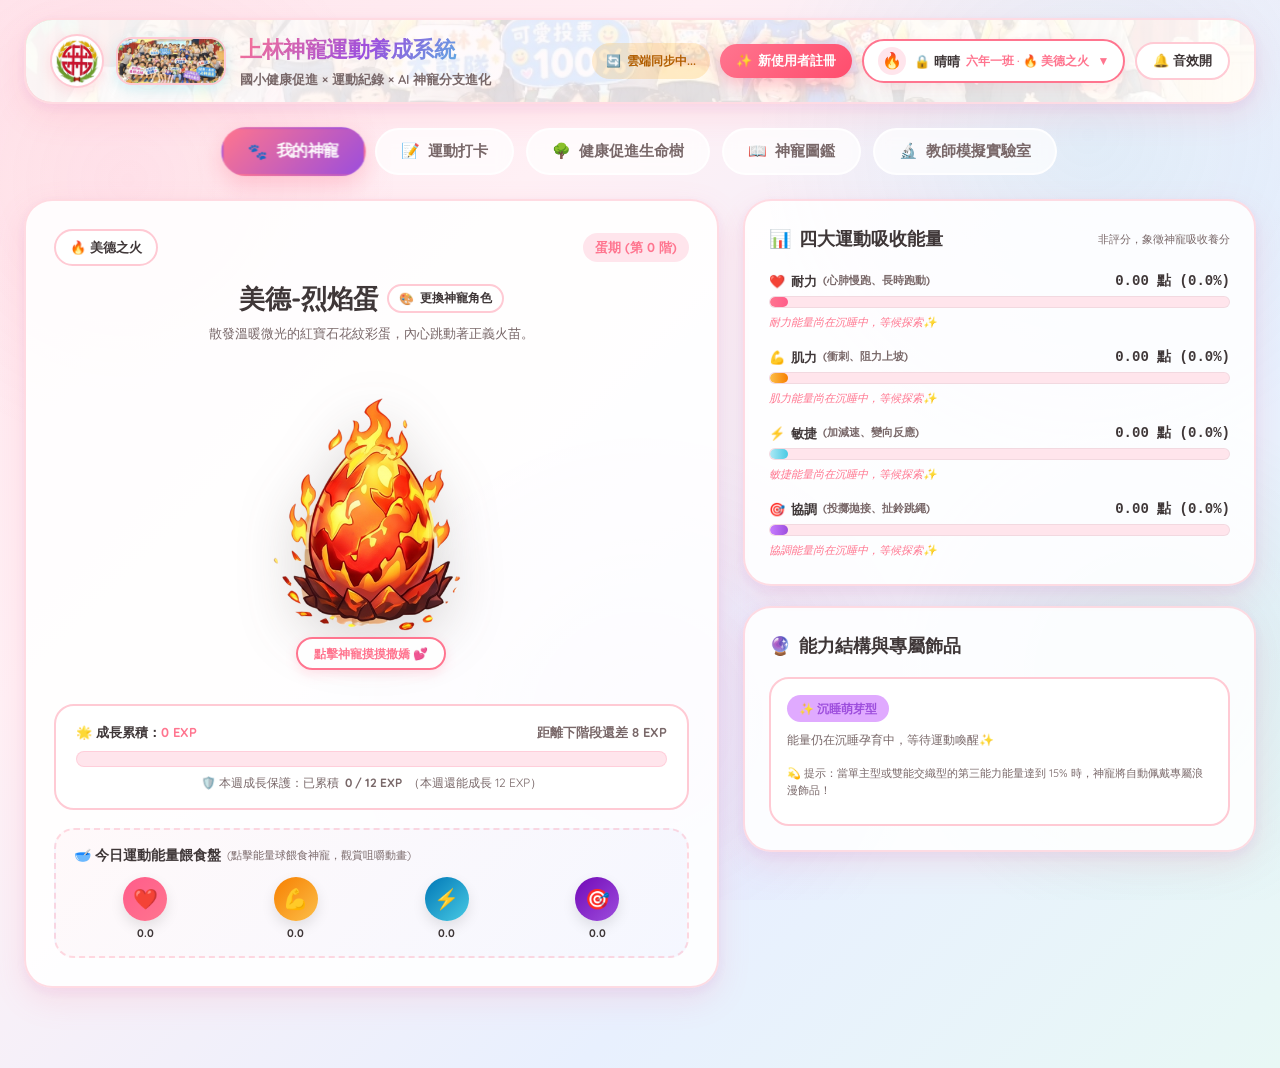
==== commit 5e0df83c: "Add files via upload" ====
--- a/index.html
+++ b/index.html
@@ -2197,6 +2197,227 @@
   font-size: 12px;
   color: var(--text-subtle);
   line-height: 1.4;
+}
+
+/* ==========================================================================
+   全載具自適配響應式設計 (RWD Responsive Design for Header & Global Layout)
+   完美支援：手機 (iPhone/Android 320px~480px)、平板 (iPad 600px~900px)、筆電與桌機
+   ========================================================================== */
+
+/* 1. 平板與中型螢幕 (<= 900px) */
+@media (max-width: 900px) {
+  .app-container {
+    padding: 14px 16px 70px;
+  }
+
+  .site-header {
+    flex-direction: column;
+    align-items: stretch;
+    padding: 14px 18px;
+    gap: 12px;
+  }
+
+  .brand-section {
+    width: 100%;
+    justify-content: flex-start;
+  }
+
+  .brand-school-logo {
+    width: 44px;
+    height: 44px;
+  }
+
+  .brand-group-photo-pill {
+    width: 80px;
+    height: 38px;
+  }
+
+  .brand-text-wrap h1 {
+    font-size: 19px;
+  }
+
+  .brand-subtitle {
+    font-size: 12px;
+  }
+
+  .header-actions {
+    width: 100%;
+    justify-content: flex-end;
+    gap: 8px;
+    flex-wrap: wrap;
+  }
+}
+
+/* 2. 手機螢幕 (<= 640px) */
+@media (max-width: 640px) {
+  .app-container {
+    padding: 8px 10px 60px;
+  }
+
+  .site-header {
+    padding: 12px 12px;
+    border-radius: 18px;
+    gap: 10px;
+    margin-bottom: 16px;
+  }
+
+  .brand-section {
+    gap: 8px;
+    width: 100%;
+  }
+
+  .header-brand-media {
+    gap: 6px;
+    flex-shrink: 0;
+  }
+
+  .brand-school-logo {
+    width: 38px;
+    height: 38px;
+  }
+
+  .brand-group-photo-pill {
+    width: 68px;
+    height: 34px;
+    border-radius: 12px;
+  }
+
+  .brand-text-wrap {
+    min-width: 0;
+    flex: 1;
+  }
+
+  .brand-text-wrap h1 {
+    font-size: 16px;
+    letter-spacing: -0.3px;
+    white-space: nowrap;
+    margin: 0;
+  }
+
+  .brand-subtitle {
+    font-size: 11px;
+    white-space: nowrap;
+    overflow: hidden;
+    text-overflow: ellipsis;
+    display: block;
+    max-width: 100%;
+  }
+
+  /* 操作區：智慧分層佈局 */
+  .header-actions {
+    display: flex;
+    flex-wrap: wrap;
+    gap: 6px;
+    width: 100%;
+  }
+
+  /* 第一層：使用者身分膠囊滿版延伸 */
+  #header-user-pill, .current-user-pill {
+    order: 1;
+    width: 100%;
+    box-sizing: border-box;
+    justify-content: space-between;
+    padding: 6px 12px !important;
+    font-size: 12px !important;
+  }
+
+  .current-user-pill .user-info-text {
+    flex: 1;
+    justify-content: flex-start;
+    overflow: hidden;
+    gap: 4px;
+  }
+
+  .current-user-pill .user-name-title {
+    font-size: 12px !important;
+    flex-shrink: 0;
+  }
+
+  .current-user-pill .user-egg-badge {
+    font-size: 11px !important;
+    overflow: hidden;
+    text-overflow: ellipsis;
+    white-space: nowrap;
+  }
+
+  .user-avatar-tag {
+    width: 26px !important;
+    height: 26px !important;
+    font-size: 14px !important;
+  }
+
+  /* 第二層：三顆功能按鍵平均排列 */
+  #header-cloud-badge, .cloud-sync-badge {
+    order: 2;
+    flex: 1 1 0;
+    min-width: 0;
+    padding: 6px 8px !important;
+    font-size: 11px !important;
+    justify-content: center;
+    text-align: center;
+  }
+
+  #header-register-btn, .header-register-btn {
+    order: 3;
+    flex: 1 1 0;
+    min-width: 0;
+    padding: 6px 8px !important;
+    font-size: 11px !important;
+    justify-content: center;
+    text-align: center;
+  }
+
+  #sound-toggle-btn {
+    order: 4;
+    flex: 0 0 auto;
+    min-width: 65px;
+    padding: 6px 8px !important;
+    font-size: 11px !important;
+    justify-content: center;
+    text-align: center;
+  }
+
+  /* 主分頁按鈕手機適配 */
+  .main-tabs-nav {
+    gap: 6px;
+    margin-bottom: 16px;
+  }
+
+  .tab-nav-btn {
+    padding: 7px 10px;
+    font-size: 12px;
+    border-radius: 14px;
+    gap: 3px;
+    flex: 1 1 auto;
+    min-width: 68px;
+    text-align: center;
+    justify-content: center;
+  }
+}
+
+/* 3. 極窄手機 (<= 380px, 如 iPhone SE) */
+@media (max-width: 380px) {
+  .brand-group-photo-pill {
+    display: none; /* 極小螢幕隱藏大合照按鈕，確保校名標題有完整空間 */
+  }
+
+  .brand-text-wrap h1 {
+    font-size: 15px;
+  }
+
+  .brand-subtitle {
+    display: none; /* 極小螢幕隱藏副標題，維持高度清爽 */
+  }
+
+  .cloud-sync-badge, #header-register-btn, #sound-toggle-btn {
+    font-size: 10px !important;
+    padding: 5px 6px !important;
+  }
+
+  .tab-nav-btn {
+    padding: 6px 8px;
+    font-size: 11px;
+  }
 }
 
 </style>
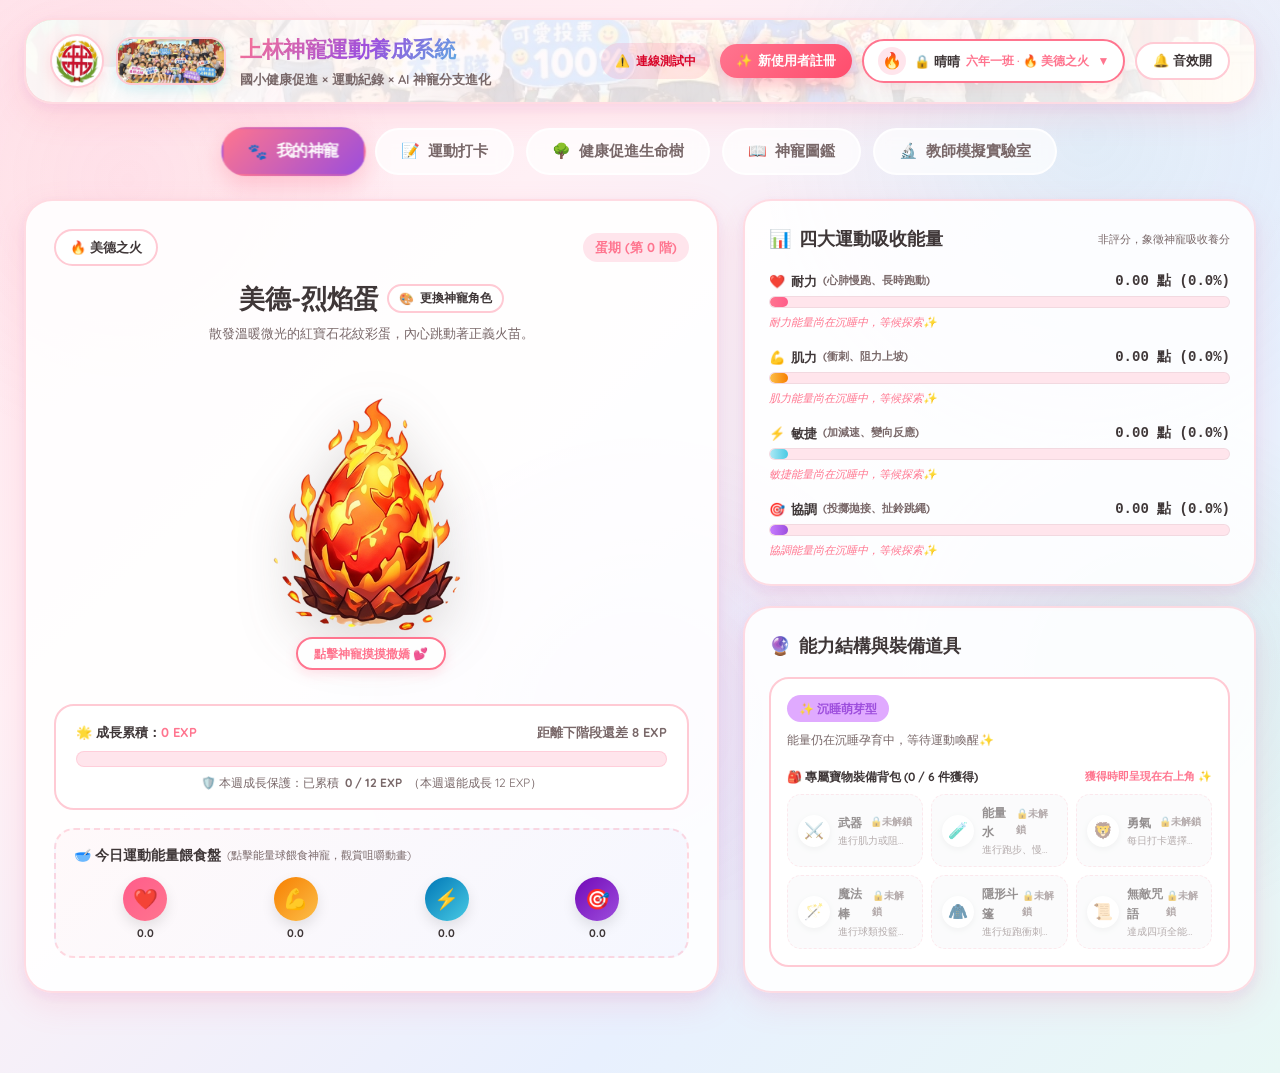
==== commit c4372d36: "Add files via upload" ====
--- a/index.html
+++ b/index.html
@@ -9,6 +9,7 @@
   <link rel="preconnect" href="https://fonts.gstatic.com" crossorigin>
   <link href="https://fonts.googleapis.com/css2?family=Nunito:wght@400;600;700;800;900&family=Quicksand:wght@500;600;700&display=swap" rel="stylesheet">
   <style>
+/* ===== Shanglin Pet System Stylesheet ===== */
 /* ==========================================================================
    上林神寵運動養成系統 - 浪漫粉彩與極致可愛呆萌樣式表 (style.css)
    色彩體系：
@@ -533,6 +534,174 @@
   animation: floatBounce 2s infinite ease-in-out;
 }
 
+/* 神寵展台右上角專屬寶物裝備展示列 (得到時呈現在神寵角色畫面的右上角) */
+.pet-floating-items-tray {
+  position: absolute;
+  top: 10px;
+  right: 10px;
+  z-index: 15;
+  display: flex;
+  flex-direction: row-reverse;
+  flex-wrap: wrap;
+  gap: 6px;
+  max-width: 170px;
+  pointer-events: auto;
+}
+
+.pet-equipped-badge {
+  width: 36px;
+  height: 36px;
+  border-radius: 50%;
+  background: rgba(255, 255, 255, 0.95);
+  backdrop-filter: blur(8px);
+  border: 2px solid #FFCAD4;
+  box-shadow: 0 4px 12px rgba(255, 117, 143, 0.28);
+  display: flex;
+  align-items: center;
+  justify-content: center;
+  font-size: 18px;
+  cursor: pointer;
+  transition: all 0.3s cubic-bezier(0.34, 1.56, 0.64, 1);
+  position: relative;
+  animation: itemBadgePop 0.5s ease-out;
+}
+
+.pet-equipped-badge:hover {
+  transform: scale(1.22) rotate(8deg);
+  border-color: #FF758F;
+  box-shadow: 0 6px 18px rgba(255, 117, 143, 0.45);
+}
+
+.pet-equipped-badge.pop-anim {
+  animation: itemBounceClick 0.5s ease-in-out;
+}
+
+@keyframes itemBadgePop {
+  0% { transform: scale(0) rotate(-45deg); opacity: 0; }
+  70% { transform: scale(1.25) rotate(10deg); opacity: 1; }
+  100% { transform: scale(1) rotate(0deg); opacity: 1; }
+}
+
+@keyframes itemBounceClick {
+  0%, 100% { transform: scale(1); }
+  40% { transform: scale(1.35) rotate(-10deg); }
+  75% { transform: scale(1.15) rotate(6deg); }
+}
+
+.item-tooltip-bubble {
+  position: absolute;
+  bottom: -28px;
+  right: 50%;
+  transform: translateX(50%) translateY(4px);
+  white-space: nowrap;
+  background: rgba(74, 62, 61, 0.92);
+  color: #FFF;
+  font-size: 11px;
+  font-weight: 700;
+  padding: 3px 8px;
+  border-radius: 8px;
+  pointer-events: none;
+  opacity: 0;
+  transition: all 0.2s ease;
+  z-index: 25;
+}
+
+.pet-equipped-badge:hover .item-tooltip-bubble {
+  opacity: 1;
+  transform: translateX(50%) translateY(0);
+}
+
+/* 能力結構卡片內寶物裝備道具網格 */
+.magic-items-grid {
+  display: grid;
+  grid-template-columns: repeat(auto-fill, minmax(130px, 1fr));
+  gap: 8px;
+  margin-top: 6px;
+}
+
+.magic-item-slot {
+  display: flex;
+  align-items: center;
+  gap: 8px;
+  padding: 8px 10px;
+  border-radius: 14px;
+  background: #FFF;
+  border: 1.5px solid var(--card-border);
+  cursor: pointer;
+  transition: all 0.25s ease;
+}
+
+.magic-item-slot.is-unlocked {
+  border-color: #FF758F;
+  background: linear-gradient(135deg, #FFF9FA 0%, #FFF0F3 100%);
+  box-shadow: 0 4px 10px rgba(255, 117, 143, 0.15);
+}
+
+.magic-item-slot.is-unlocked:hover {
+  transform: translateY(-2px);
+  box-shadow: 0 6px 14px rgba(255, 117, 143, 0.25);
+}
+
+.magic-item-slot.is-locked {
+  opacity: 0.55;
+  background: #F8F9FA;
+  border-style: dashed;
+}
+
+.magic-item-slot.is-locked:hover {
+  opacity: 0.85;
+}
+
+.magic-item-icon-box {
+  width: 32px;
+  height: 32px;
+  border-radius: 50%;
+  background: #FFF;
+  display: flex;
+  align-items: center;
+  justify-content: center;
+  font-size: 16px;
+  box-shadow: 0 2px 6px rgba(0, 0, 0, 0.08);
+  flex-shrink: 0;
+}
+
+.magic-item-slot.is-unlocked .magic-item-icon-box {
+  background: linear-gradient(135deg, #FFE5EC 0%, #FFCAD4 100%);
+}
+
+.magic-item-info {
+  flex: 1;
+  min-width: 0;
+}
+
+.magic-item-name {
+  font-size: 12px;
+  font-weight: 700;
+  color: var(--text-dark);
+  display: flex;
+  align-items: center;
+  justify-content: space-between;
+}
+
+.magic-item-status {
+  font-size: 10px;
+  color: #52B788;
+  font-weight: 600;
+}
+
+.magic-item-slot.is-locked .magic-item-status {
+  color: var(--text-subtle);
+}
+
+.magic-item-condition {
+  font-size: 10px;
+  color: var(--text-subtle);
+  overflow: hidden;
+  text-overflow: ellipsis;
+  white-space: nowrap;
+  margin-top: 1px;
+}
+
 /* 摸摸愛心粒子與飄字特效 */
 .love-text-bubble {
   position: absolute;
@@ -2430,7 +2599,7 @@
          ==================================================================== -->
     <header class="site-header">
       <!-- 滿版背景團體照 (調淡透明度，不影響其他按鍵清晰度) -->
-      <div class="header-bg-photo" style="background-image: url('assets/images/group_photo.jpg');"></div>
+      <div class="header-bg-photo" style="background-image: url('group_photo.jpg'), url('assets/images/group_photo.jpg');"></div>
       <div class="header-bg-overlay"></div>
 
       <div class="brand-section">
@@ -2448,12 +2617,13 @@
       </div>
 
       <div class="header-actions">
-                <!-- 雲端試算表連線狀態膠囊 -->
+        <!-- 雲端試算表連線狀態膠囊 -->
         <div class="cloud-sync-badge" id="header-cloud-badge" title="Google 試算表雲端同步狀態 (點擊可檢視或設定)">
           <span id="cloud-badge-icon">☁️</span>
           <span id="cloud-badge-text">本機模式</span>
         </div>
-<!-- 新使用者註冊欄位按鈕 -->
+
+        <!-- 新使用者註冊欄位按鈕 -->
         <button class="cute-btn cute-btn-primary" id="header-register-btn" title="新同學或新老師？點擊快速註冊新帳號！">
           <span>✨</span> 新使用者註冊
         </button>
@@ -2522,6 +2692,8 @@
 
           <!-- 神寵互動立繪區 (點擊摸摸撒嬌) -->
           <div class="pet-canvas-container" id="pet-interactive-container" title="點擊摸摸我~ 會發出呼嚕聲與愛心喔！">
+            <!-- 獲得道具呈現在神寵角色畫面右上角 -->
+            <div class="pet-floating-items-tray" id="pet-floating-items-tray"></div>
             <div id="pet-display-wrapper" style="width: 100%; height: 100%;"></div>
             <div class="pet-touch-hint">點擊神寵摸摸撒嬌 💕</div>
           </div>
@@ -2642,7 +2814,7 @@
           <!-- 能力結構判定與浪漫飾品 -->
           <div class="marshmallow-card">
             <div class="card-title-row">
-              <h3><span>🔮</span> 能力結構與專屬飾品</h3>
+              <h3><span>🔮</span> 能力結構與裝備道具</h3>
             </div>
 
             <div class="structure-badge-box">
@@ -3265,7 +3437,7 @@
             </div>
           </div>
           <div style="font-size: 11px; color: var(--text-subtle); margin-top: 4px;">
-            💡 提示：儲存後系統將自動重新判定能力結構、主要能力與專屬浪漫飾品！
+            💡 提示：儲存後系統將自動重新判定能力結構、主要能力與專屬裝備道具！
           </div>
         </div>
 
@@ -3408,6 +3580,8 @@
 
   <!-- 核心腳本載入 -->
   <script>
+/* ===== Shanglin Pet System Bundled JS ===== */
+/* ===== config.js ===== */
 /**
  * 上林神寵運動養成系統 - 核心配置與資料庫 (config.js)
  * 100% 嚴格對照官方 PDF 核心遊戲規則、神寵分支進化圖鑑與生命樹規範
@@ -3768,37 +3942,72 @@
     }
   },
 
-  // 浪漫專屬飾品定義 (PDF 第四頁: 當第 3 能力 >= 15% 時自動佩戴)
-  ROMANTIC_ACCESSORIES: {
-    endurance: {
-      id: 'heart_aura',
-      name: '心動光環',
-      ability: 'endurance',
-      icon: '💖',
-      desc: '粉彩愛心在頭頂溫柔旋轉，散發暖洋洋的安心微光'
+  // 專屬裝備與寶物道具 (武器、能量水、勇氣、魔法棒、隱形斗篷、無敵咒語)
+  MAGIC_ITEMS: {
+    weapon: {
+      id: 'weapon',
+      name: '武器',
+      fullName: '傳奇神武',
+      icon: '⚔️',
+      color: '#F77F00',
+      badgeColor: 'linear-gradient(135deg, #F77F00 0%, #FFB703 100%)',
+      desc: '充滿爆發力與肌力象徵！衝鋒陷陣無所畏懼！',
+      unlockTip: '進行肌力或阻力爆發運動獲得 💪'
     },
-    coordination: {
-      id: 'star_note',
-      name: '星願音符',
-      ability: 'coordination',
-      icon: '🎵',
-      desc: '琉璃色高音符在身旁輕巧躍動，每走一步都響起銀鈴音律'
+    energy_water: {
+      id: 'energy_water',
+      name: '能量水',
+      fullName: '活力能量水',
+      icon: '🧪',
+      color: '#FF5C8A',
+      badgeColor: 'linear-gradient(135deg, #FF758F 0%, #FFCAD4 100%)',
+      desc: '源源不絕的生命活力！耐力與心肺持久不衰！',
+      unlockTip: '進行跑步、慢跑或持續耐力運動獲得 ❤️'
     },
-    agility: {
-      id: 'feather_ribbon',
-      name: '飛羽緞帶',
-      ability: 'agility',
-      icon: '🎀',
-      desc: '輕盈透亮的櫻粉緞帶隨風飄逸，身形更加敏捷如燕'
+    courage: {
+      id: 'courage',
+      name: '勇氣',
+      fullName: '勇氣之心',
+      icon: '🦁',
+      color: '#E63946',
+      badgeColor: 'linear-gradient(135deg, #E63946 0%, #FF9E00 100%)',
+      desc: '勇敢挑戰自我、突破極限的運動家精神！',
+      unlockTip: '每日打卡選擇個人挑戰或堅持累積獲得 🌟'
     },
-    strength: {
-      id: 'brave_cloak',
-      name: '小勇士披風',
-      ability: 'strength',
-      icon: '🦸‍♂️',
-      desc: '繡著金色小星星的可愛小斗篷，充滿了滿滿的勇氣與力量'
+    magic_wand: {
+      id: 'magic_wand',
+      name: '魔法棒',
+      fullName: '星光魔法棒',
+      icon: '🪄',
+      color: '#9D4EDD',
+      badgeColor: 'linear-gradient(135deg, #9D4EDD 0%, #C77DFF 100%)',
+      desc: '精準掌控節奏與身體，揮灑手眼協調奇蹟！',
+      unlockTip: '進行球類投籃、拋接或跳繩協調運動獲得 🎯'
+    },
+    invisibility_cloak: {
+      id: 'invisibility_cloak',
+      name: '隱形斗篷',
+      fullName: '疾風隱形斗篷',
+      icon: '🧥',
+      color: '#48CAE4',
+      badgeColor: 'linear-gradient(135deg, #48CAE4 0%, #90E0EF 100%)',
+      desc: '疾如閃電、靈動變向，在運動場上穿梭無形！',
+      unlockTip: '進行短跑衝刺、比賽或敏捷變向運動獲得 ⚡'
+    },
+    invincible_spell: {
+      id: 'invincible_spell',
+      name: '無敵咒語',
+      fullName: '無敵聖光咒語',
+      icon: '📜',
+      color: '#52B788',
+      badgeColor: 'linear-gradient(135deg, #52B788 0%, #74C69D 100%)',
+      desc: '四大運動能量均衡共鳴，神寵至高無敵聖光！',
+      unlockTip: '達成四項全能均衡、神寵進化或週目標解鎖 ✨'
     }
   },
+
+  // 浪漫專屬飾品定義 (已停用自動佩戴，保留相容性)
+  ROMANTIC_ACCESSORIES: {},
 
   // 健康促進生命樹 5 階段 (個人每週目標基準)
   TREE_STAGES: [
@@ -3889,6 +4098,8 @@
   window.CONFIG = CONFIG;
 }
 
+
+/* ===== algorithm.js ===== */
 /**
  * 上林神寵運動養成系統 - 核心演算法 (algorithm.js)
  * 100% 嚴格落實 PDF 官方遊戲規則：
@@ -4227,11 +4438,36 @@
       desc = `「${list[0].name}」與「${list[1].name}」雙峰並峙，相輔相成！`;
     }
 
-    // 飾品判定：單主/雙能力型若第三能力 >= 15%，增加專屬浪漫飾品
-    let accessory = null;
-    if ((structureType === 'specialist' || structureType === 'dual') && p3rd >= 0.150000) {
-      const thirdAbilityId = list[2].id;
-      accessory = CONFIG.ROMANTIC_ACCESSORIES[thirdAbilityId] || null;
+    // 專屬裝備與寶物道具判定 (武器、能量水、勇氣、魔法棒、隱形斗篷、無敵咒語)
+    // 依據學童實際運動鍛鍊累積之能力能量動態解鎖
+    const obtainedItems = [];
+    const totalScore = end + str + agi + coo;
+
+    if (typeof CONFIG !== 'undefined' && CONFIG.MAGIC_ITEMS) {
+      // 1. 武器：肌力能量 > 0 或肌力鍛鍊達標
+      if (str > 0 || (totalScore > 0 && (str / totalScore) >= 0.12)) {
+        obtainedItems.push(CONFIG.MAGIC_ITEMS.weapon);
+      }
+      // 2. 能量水：耐力心肺 > 0 或耐力持久達標
+      if (end > 0 || (totalScore > 0 && (end / totalScore) >= 0.12)) {
+        obtainedItems.push(CONFIG.MAGIC_ITEMS.energy_water);
+      }
+      // 3. 勇氣：勇敢開始運動、有打卡或堅持累積
+      if (totalScore > 0) {
+        obtainedItems.push(CONFIG.MAGIC_ITEMS.courage);
+      }
+      // 4. 魔法棒：手眼協調、節奏控制達標
+      if (coo > 0 || (totalScore > 0 && (coo / totalScore) >= 0.12)) {
+        obtainedItems.push(CONFIG.MAGIC_ITEMS.magic_wand);
+      }
+      // 5. 隱形斗篷：敏捷極速、身手靈動達標
+      if (agi > 0 || (totalScore > 0 && (agi / totalScore) >= 0.12)) {
+        obtainedItems.push(CONFIG.MAGIC_ITEMS.invisibility_cloak);
+      }
+      // 6. 無敵咒語：四項均衡、三能共振或四項全面活化
+      if (structureType === 'balanced' || structureType === 'tri_resonance' || (end > 0 && str > 0 && agi > 0 && coo > 0)) {
+        obtainedItems.push(CONFIG.MAGIC_ITEMS.invincible_spell);
+      }
     }
 
     return {
@@ -4248,7 +4484,8 @@
       structureType,
       structureName,
       desc,
-      accessory
+      accessory: null, // 停用自動配戴專屬浪漫飾品
+      obtainedItems
     };
   },
 
@@ -4440,6 +4677,8 @@
   window.ShanglinAlgorithm = ShanglinAlgorithm;
 }
 
+
+/* ===== audio.js ===== */
 /**
  * 上林神寵運動養成系統 - Web Audio API 即時音效引擎 (audio.js)
  * 無需外部音訊檔案，全純程式合成：
@@ -4888,6 +5127,37 @@
     osc.start(now);
     osc.stop(now + 0.1);
   }
+
+  /**
+   * 6. 寶物裝備獲得與點擊音效 (Magic Item Sparkle)
+   */
+  playMagicItemSound() {
+    if (!this.enabled) return;
+    this.ensureContext();
+    if (!this.ctx) return;
+
+    const now = this.ctx.currentTime;
+    // C6, E6, G6, B6, C7, E7 (仙境星光豎琴升序琶音)
+    const freqs = [1046.50, 1318.51, 1567.98, 1975.53, 2093.00, 2637.02];
+    freqs.forEach((freq, i) => {
+      const osc = this.ctx.createOscillator();
+      const gain = this.ctx.createGain();
+      const noteTime = now + i * 0.045;
+
+      osc.type = 'triangle';
+      osc.frequency.setValueAtTime(freq, noteTime);
+
+      gain.gain.setValueAtTime(0.001, noteTime);
+      gain.gain.linearRampToValueAtTime(0.12, noteTime + 0.015);
+      gain.gain.exponentialRampToValueAtTime(0.0008, noteTime + 0.45);
+
+      osc.connect(gain);
+      gain.connect(this.ctx.destination);
+
+      osc.start(noteTime);
+      osc.stop(noteTime + 0.5);
+    });
+  }
 }
 
 // 實例化全域音效控制器
@@ -4897,6 +5167,8 @@
   soundEngine = window.soundEngine;
 }
 
+
+/* ===== pet-renderer.js ===== */
 /**
  * 上林神寵運動養成系統 - 呆萌神寵 SVG 渲染器 (pet-renderer.js)
  * 渲染五大蛋系與 35 種神寵外觀，支援：
@@ -4987,16 +5259,10 @@
         <!-- 影子 -->
         <ellipse cx="160" cy="275" rx="70" ry="16" fill="rgba(74, 62, 61, 0.15)" class="pet-ground-shadow" />
 
-        <!-- 飾品底層 (如飛羽緞帶、斗篷) -->
-        ${accessory && (accessory.id === 'brave_cloak' || accessory.id === 'feather_ribbon') ? accessorySvg : ''}
-
-        <!-- 神寵本體 -->
+        <!-- 神寵本體 (無多餘飾品干擾，純淨立體) -->
         <g class="pet-body-group" filter="url(#soft-shadow)">
           ${bodySvg}
         </g>
-
-        <!-- 飾品上層 (如心動光環、星願音符) -->
-        ${accessory && (accessory.id === 'heart_aura' || accessory.id === 'star_note') ? accessorySvg : ''}
       </svg>
     `;
   }
@@ -5536,8 +5802,7 @@
     const imgSrc = customImg || defaultImagePath;
 
     // SVG 備份繪製
-    const svgFallback = this.generatePetSvg(elementId, stage, branch, expression, accessory);
-    const accessorySvg = this.drawAccessory(accessory);
+    const svgFallback = this.generatePetSvg(elementId, stage, branch, expression, null);
 
     return `
       <div class="pet-figure-wrapper expr-${expression}" style="position: relative; width: 100%; height: 100%; display: flex; align-items: center; justify-content: center;">
@@ -5554,15 +5819,6 @@
         <div class="pet-svg-fallback-box" style="${customImg ? 'display: none;' : 'display: block;'} width: 100%; height: 100%;">
           ${svgFallback}
         </div>
-
-        <!-- 飾品疊加層 (若有圖片且配戴飾品時浮現) -->
-        ${accessory ? `
-          <div class="pet-accessory-overlay" style="position: absolute; top: 0; left: 0; width: 100%; height: 100%; pointer-events: none;">
-            <svg viewBox="0 0 320 320" width="100%" height="100%" xmlns="http://www.w3.org/2000/svg">
-              ${accessorySvg}
-            </svg>
-          </div>
-        ` : ''}
       </div>
     `;
   }
@@ -5648,6 +5904,8 @@
   petRenderer = window.petRenderer;
 }
 
+
+/* ===== tree-renderer.js ===== */
 /**
  * 上林神寵運動養成系統 - 健康促進生命樹 SVG 渲染器 (tree-renderer.js)
  * 完全依據 PDF-TREE 規範繪製五大生長階段：
@@ -5959,6 +6217,8 @@
   treeRenderer = window.treeRenderer;
 }
 
+
+/* ===== storage.js ===== */
 /**
  * 上林神寵運動養成系統 - 資料儲存與多使用者管理 (storage.js)
  * 支援：
@@ -6773,6 +7033,8 @@
   storageManager = window.storageManager;
 }
 
+
+/* ===== app.js ===== */
 /**
  * 上林神寵運動養成系統 - 應用程式主控制器 (app.js)
  * 100% 串接演算法、渲染器、音效與儲存引擎
@@ -7084,7 +7346,7 @@
       }
     });
 
-    // 能力結構判定與浪漫飾品
+    // 能力結構判定與專屬裝備道具
     const structTag = document.getElementById('structure-type-tag');
     const structDesc = document.getElementById('structure-desc-text');
     const accessoryBox = document.getElementById('accessory-display-container');
@@ -7092,26 +7354,59 @@
     if (structTag) structTag.textContent = `✨ ${structure.structureName}`;
     if (structDesc) structDesc.textContent = structure.desc;
 
+    // 1. 神寵展台右上角專屬裝備道具展示托盤 (得到時呈現在神寵角色畫面右上角)
+    const floatingTray = document.getElementById('pet-floating-items-tray');
+    const obtainedItems = structure.obtainedItems || [];
+    if (floatingTray) {
+      if (obtainedItems.length > 0) {
+        floatingTray.innerHTML = obtainedItems.map(item => `
+          <div class="pet-equipped-badge" 
+               title="【${item.icon} ${item.name}】${item.fullName}：${item.desc}"
+               onclick="if(window.soundEngine) window.soundEngine.playMagicItemSound(); this.classList.add('pop-anim'); setTimeout(()=>this.classList.remove('pop-anim'), 600);">
+            <span>${item.icon}</span>
+            <div class="item-tooltip-bubble">${item.icon} ${item.name}</div>
+          </div>
+        `).join('');
+        floatingTray.style.display = 'flex';
+      } else {
+        floatingTray.innerHTML = '';
+        floatingTray.style.display = 'none';
+      }
+    }
+
+    // 2. 能力結構卡片內專屬裝備道具總覽庫
     if (accessoryBox) {
-      if (structure.accessory) {
-        accessoryBox.innerHTML = `
-          <div class="accessory-display-tag">
-            <span class="accessory-icon">${structure.accessory.icon}</span>
-            <div>
-              <div class="accessory-name">佩戴飾品：${structure.accessory.name}</div>
-              <div class="accessory-desc">${structure.accessory.desc} (第三能力 ≥ 15% 觸發)</div>
-            </div>
+      const allItems = CONFIG.MAGIC_ITEMS || {};
+      const itemKeys = Object.keys(allItems);
+
+      accessoryBox.innerHTML = `
+        <div style="margin-top: 10px;">
+          <div style="font-size: 12px; font-weight: 700; color: var(--text-dark); margin-bottom: 8px; display: flex; align-items: center; justify-content: space-between;">
+            <span>🎒 專屬寶物裝備背包 (${obtainedItems.length} / ${itemKeys.length} 件獲得)</span>
+            <span style="font-size: 11px; color: var(--sakura-pink);">獲得時即呈現在右上角 ✨</span>
           </div>
-        `;
-        accessoryBox.style.display = 'block';
-      } else {
-        accessoryBox.innerHTML = `
-          <div style="font-size: 11px; color: var(--text-subtle); padding: 8px 0;">
-            💫 提示：當單主型或雙能交織型的第三能力能量達到 15% 時，神寵將自動佩戴專屬浪漫飾品！
+          <div class="magic-items-grid">
+            ${itemKeys.map(key => {
+              const item = allItems[key];
+              const isUnlocked = obtainedItems.some(o => o.id === item.id);
+              return `
+                <div class="magic-item-slot ${isUnlocked ? 'is-unlocked' : 'is-locked'}" 
+                     title="${item.name}：${item.desc} (${item.unlockTip})"
+                     onclick="if(window.soundEngine) window.soundEngine.playMagicItemSound();">
+                  <div class="magic-item-icon-box">
+                    <span>${item.icon}</span>
+                  </div>
+                  <div class="magic-item-info">
+                    <div class="magic-item-name">${item.name} <span class="magic-item-status">${isUnlocked ? '✨已獲得' : '🔒未解鎖'}</span></div>
+                    <div class="magic-item-condition">${isUnlocked ? item.fullName : item.unlockTip}</div>
+                  </div>
+                </div>
+              `;
+            }).join('')}
           </div>
-        `;
-        accessoryBox.style.display = 'block';
-      }
+        </div>
+      `;
+      accessoryBox.style.display = 'block';
     }
 
     // 餵食盤球球數值
